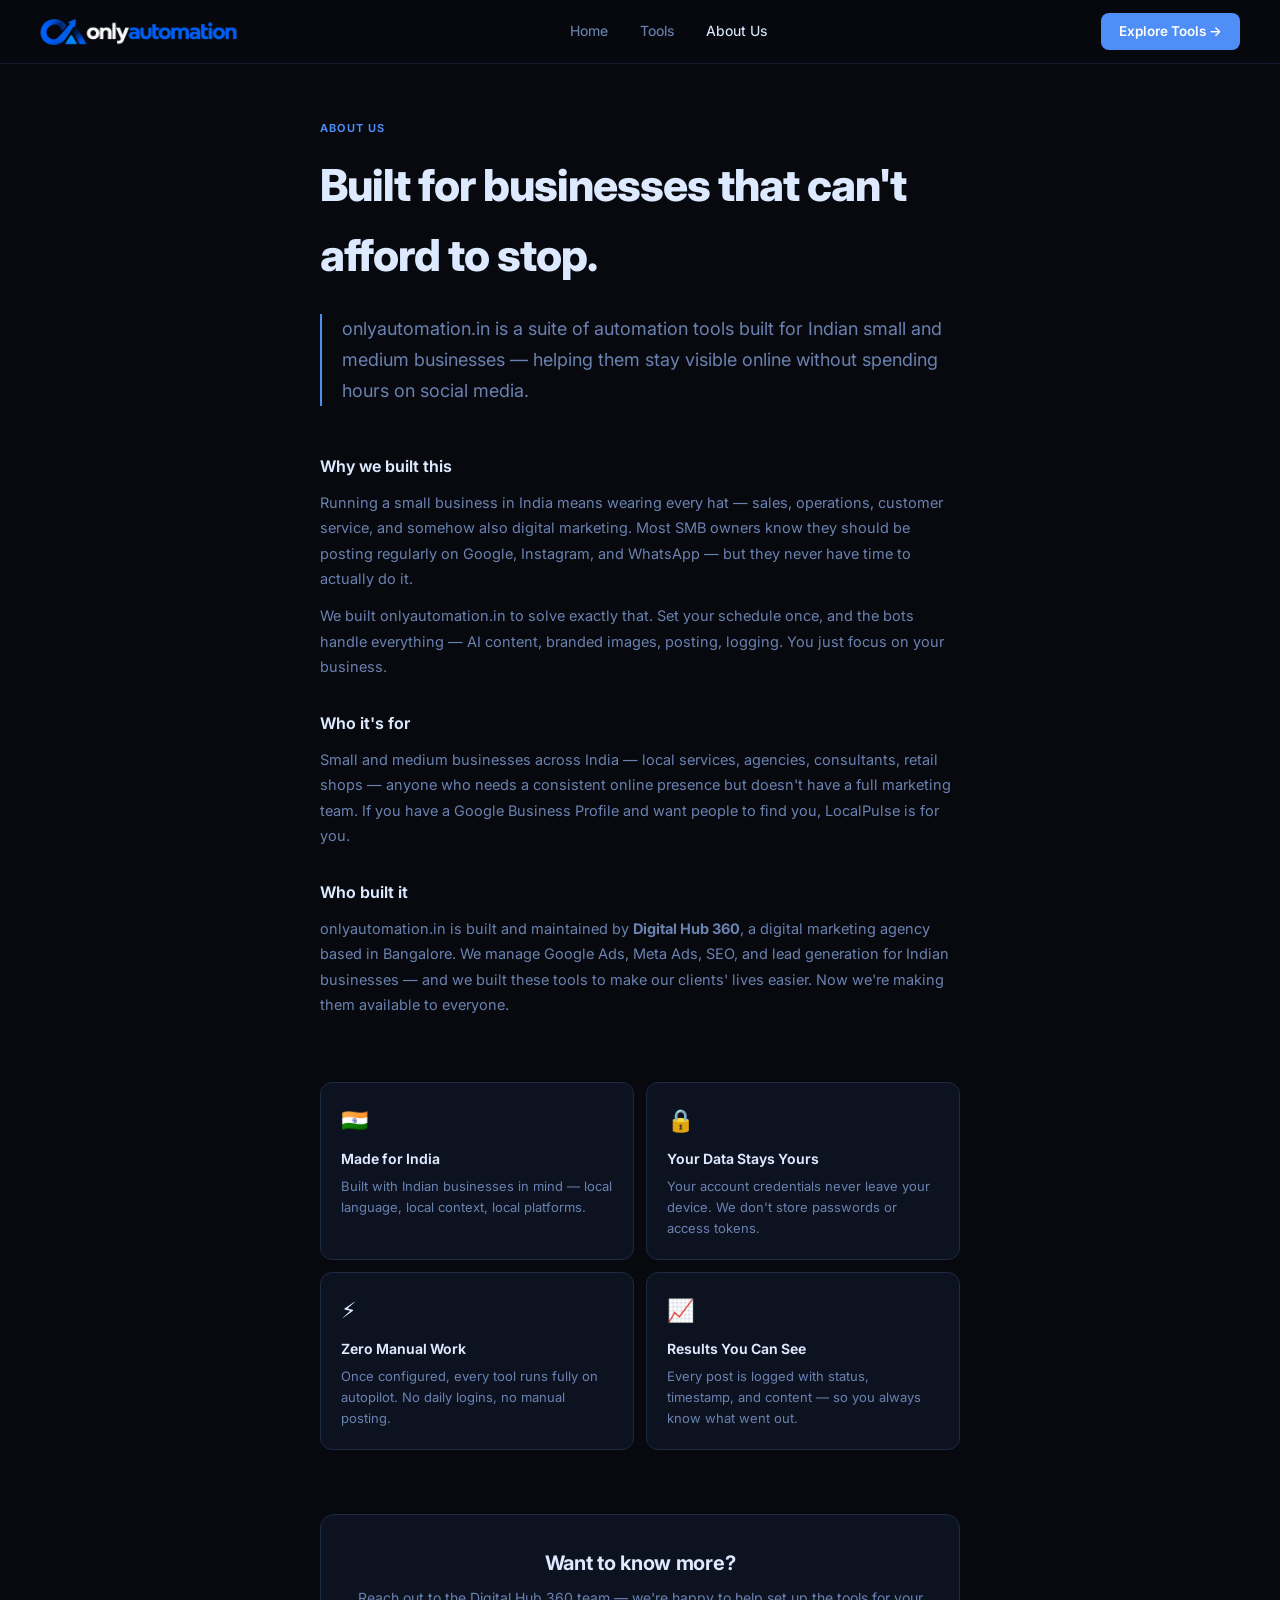
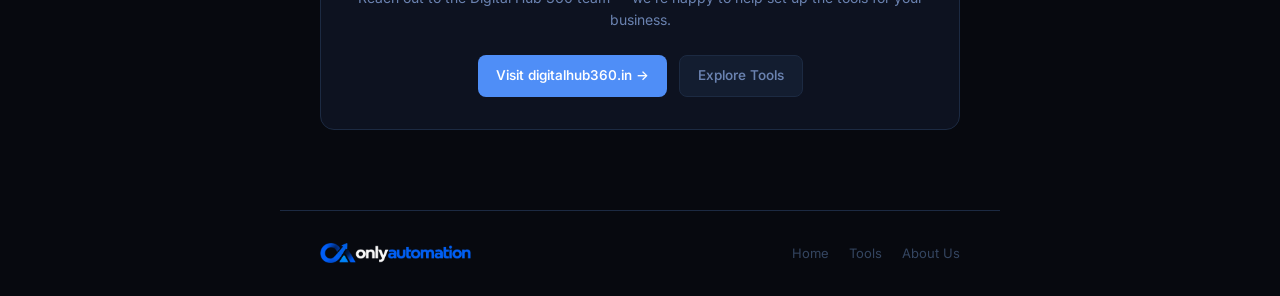
==== about.html @ 4e328109 "feat: new onlyautomation logo across the site and dashboard Replaces the text wordmark with the new " ====
<!DOCTYPE html>
<html lang="en">
<head>
<meta charset="UTF-8">
<meta name="viewport" content="width=device-width, initial-scale=1, viewport-fit=cover">
<title>About Us — onlyautomation.in</title>
<link rel="icon" type="image/png" href="/assets/favicon.png">
<link rel="apple-touch-icon" href="/assets/apple-touch-icon.png">
<link rel="stylesheet" href="https://fonts.googleapis.com/css2?family=Inter:wght@300;400;500;600;700;800&display=swap">
<style>
:root {
  --bg: #07090F; --surface: #0D1220; --surface-2: #131D30;
  --border: #1C2A42; --accent: #4F8EF7; --accent-dim: rgba(79,142,247,0.1);
  --success: #10D99A; --text: #DCE9FF; --text-2: #6A82B0; --text-3: #344560;
  color-scheme: dark;
}
*, *::before, *::after { box-sizing: border-box; margin: 0; padding: 0; }
body { font-family: 'Inter', system-ui, sans-serif; background: var(--bg); color: var(--text); font-size: 15px; line-height: 1.6; }

nav {
  position: fixed; top: 0; left: 0; right: 0; z-index: 100;
  display: flex; align-items: center; justify-content: space-between;
  padding: 0 40px; height: 64px;
  background: rgba(7,9,15,0.85); backdrop-filter: blur(12px);
  border-bottom: 1px solid rgba(28,42,66,0.6);
}
.nav-links { display: flex; align-items: center; gap: 4px; }
.nav-links a { text-decoration: none; color: var(--text-2); font-size: 14px; font-weight: 450; padding: 6px 14px; border-radius: 7px; transition: all 0.15s; }
.nav-links a:hover { color: var(--text); background: var(--surface-2); }
.nav-links a.active { color: var(--text); }
.nav-cta { text-decoration: none; font-size: 13.5px; font-weight: 600; padding: 8px 18px; border-radius: 8px; background: var(--accent); color: #fff; }

.page { max-width: 720px; margin: 0 auto; padding: 120px 40px 80px; }
.page-label { font-size: 11px; font-weight: 650; letter-spacing: 1.2px; color: var(--accent); text-transform: uppercase; margin-bottom: 12px; }
.page-title { font-size: clamp(28px, 5vw, 44px); font-weight: 800; letter-spacing: -1px; margin-bottom: 24px; }
.lead { font-size: 18px; color: var(--text-2); line-height: 1.7; margin-bottom: 48px; border-left: 2px solid var(--accent); padding-left: 20px; }

.story { display: flex; flex-direction: column; gap: 32px; margin-bottom: 64px; }
.story-block h3 { font-size: 16px; font-weight: 650; margin-bottom: 10px; color: var(--text); }
.story-block p { font-size: 14.5px; color: var(--text-2); line-height: 1.75; }

.values-grid { display: grid; grid-template-columns: 1fr 1fr; gap: 12px; margin-bottom: 64px; }
.value-card { background: var(--surface); border: 1px solid var(--border); border-radius: 12px; padding: 20px; }
.value-icon { font-size: 22px; margin-bottom: 10px; }
.value-title { font-size: 14px; font-weight: 650; margin-bottom: 6px; }
.value-desc { font-size: 13px; color: var(--text-2); line-height: 1.6; }

.contact-box {
  background: var(--surface); border: 1px solid var(--border); border-radius: 14px;
  padding: 32px; text-align: center;
}
.contact-box h3 { font-size: 20px; font-weight: 700; margin-bottom: 8px; letter-spacing: -0.3px; }
.contact-box p { font-size: 14px; color: var(--text-2); margin-bottom: 24px; }
.contact-links { display: flex; gap: 12px; justify-content: center; flex-wrap: wrap; }
.contact-link {
  display: inline-flex; align-items: center; gap: 7px;
  text-decoration: none; font-size: 13.5px; font-weight: 550;
  padding: 9px 18px; border-radius: 8px; transition: all 0.15s;
}
.contact-link.primary { background: var(--accent); color: #fff; }
.contact-link.ghost { background: var(--surface-2); color: var(--text-2); border: 1px solid var(--border); }
.contact-link:hover { opacity: 0.85; }

footer {
  padding: 32px 40px; border-top: 1px solid var(--border);
  display: flex; align-items: center; justify-content: space-between;
  max-width: 720px; margin: 0 auto; flex-wrap: wrap; gap: 12px;
}
.footer-links { display: flex; gap: 20px; }
.footer-links a { font-size: 13px; color: var(--text-3); text-decoration: none; }
.footer-links a:hover { color: var(--text-2); }

@media (max-width: 600px) {
  nav { padding: 0 20px; }
  .nav-cta { display: none; }
  .page { padding: 100px 20px 60px; }
  .values-grid { grid-template-columns: 1fr; }
  footer { padding: 24px 20px; }
}
.nav-brand { display: flex; align-items: center; text-decoration: none; }
.nav-brand img { height: 26px; width: auto; display: block; }
.footer-brand { display: inline-flex; align-items: center; text-decoration: none; }
.footer-brand img { height: 20px; width: auto; display: block; }
@media (max-width: 640px) {
  .nav-brand img { height: 18px; }
  .nav-links { gap: 0; }
  .nav-links a { padding: 6px 8px; font-size: 13px; }
}
</style>
</head>
<body>

<nav>
  <a href="/" class="nav-brand"><img src="/assets/logo-dark.png" alt="onlyautomation" width="197" height="26"></a>
  <div class="nav-links">
    <a href="/">Home</a>
    <a href="/tools">Tools</a>
    <a href="/about" class="active">About Us</a>
  </div>
  <a href="/tools" class="nav-cta">Explore Tools →</a>
</nav>

<div class="page">
  <div class="page-label">About Us</div>
  <div class="page-title">Built for businesses that can't afford to stop.</div>

  <p class="lead">onlyautomation.in is a suite of automation tools built for Indian small and medium businesses — helping them stay visible online without spending hours on social media.</p>

  <div class="story">
    <div class="story-block">
      <h3>Why we built this</h3>
      <p>Running a small business in India means wearing every hat — sales, operations, customer service, and somehow also digital marketing. Most SMB owners know they should be posting regularly on Google, Instagram, and WhatsApp — but they never have time to actually do it.</p>
      <p style="margin-top:12px">We built onlyautomation.in to solve exactly that. Set your schedule once, and the bots handle everything — AI content, branded images, posting, logging. You just focus on your business.</p>
    </div>
    <div class="story-block">
      <h3>Who it's for</h3>
      <p>Small and medium businesses across India — local services, agencies, consultants, retail shops — anyone who needs a consistent online presence but doesn't have a full marketing team. If you have a Google Business Profile and want people to find you, LocalPulse is for you.</p>
    </div>
    <div class="story-block">
      <h3>Who built it</h3>
      <p>onlyautomation.in is built and maintained by <strong>Digital Hub 360</strong>, a digital marketing agency based in Bangalore. We manage Google Ads, Meta Ads, SEO, and lead generation for Indian businesses — and we built these tools to make our clients' lives easier. Now we're making them available to everyone.</p>
    </div>
  </div>

  <div class="values-grid">
    <div class="value-card">
      <div class="value-icon">🇮🇳</div>
      <div class="value-title">Made for India</div>
      <div class="value-desc">Built with Indian businesses in mind — local language, local context, local platforms.</div>
    </div>
    <div class="value-card">
      <div class="value-icon">🔒</div>
      <div class="value-title">Your Data Stays Yours</div>
      <div class="value-desc">Your account credentials never leave your device. We don't store passwords or access tokens.</div>
    </div>
    <div class="value-card">
      <div class="value-icon">⚡</div>
      <div class="value-title">Zero Manual Work</div>
      <div class="value-desc">Once configured, every tool runs fully on autopilot. No daily logins, no manual posting.</div>
    </div>
    <div class="value-card">
      <div class="value-icon">📈</div>
      <div class="value-title">Results You Can See</div>
      <div class="value-desc">Every post is logged with status, timestamp, and content — so you always know what went out.</div>
    </div>
  </div>

  <div class="contact-box">
    <h3>Want to know more?</h3>
    <p>Reach out to the Digital Hub 360 team — we're happy to help set up the tools for your business.</p>
    <div class="contact-links">
      <a href="https://digitalhub360.in" target="_blank" class="contact-link primary">Visit digitalhub360.in →</a>
      <a href="/tools" class="contact-link ghost">Explore Tools</a>
    </div>
  </div>
</div>

<footer>
  <a href="/" class="footer-brand"><img src="/assets/logo-dark.png" alt="onlyautomation" width="151" height="20"></a>
  <div class="footer-links">
    <a href="/">Home</a>
    <a href="/tools">Tools</a>
    <a href="/about">About Us</a>
  </div>
</footer>

</body>
</html>
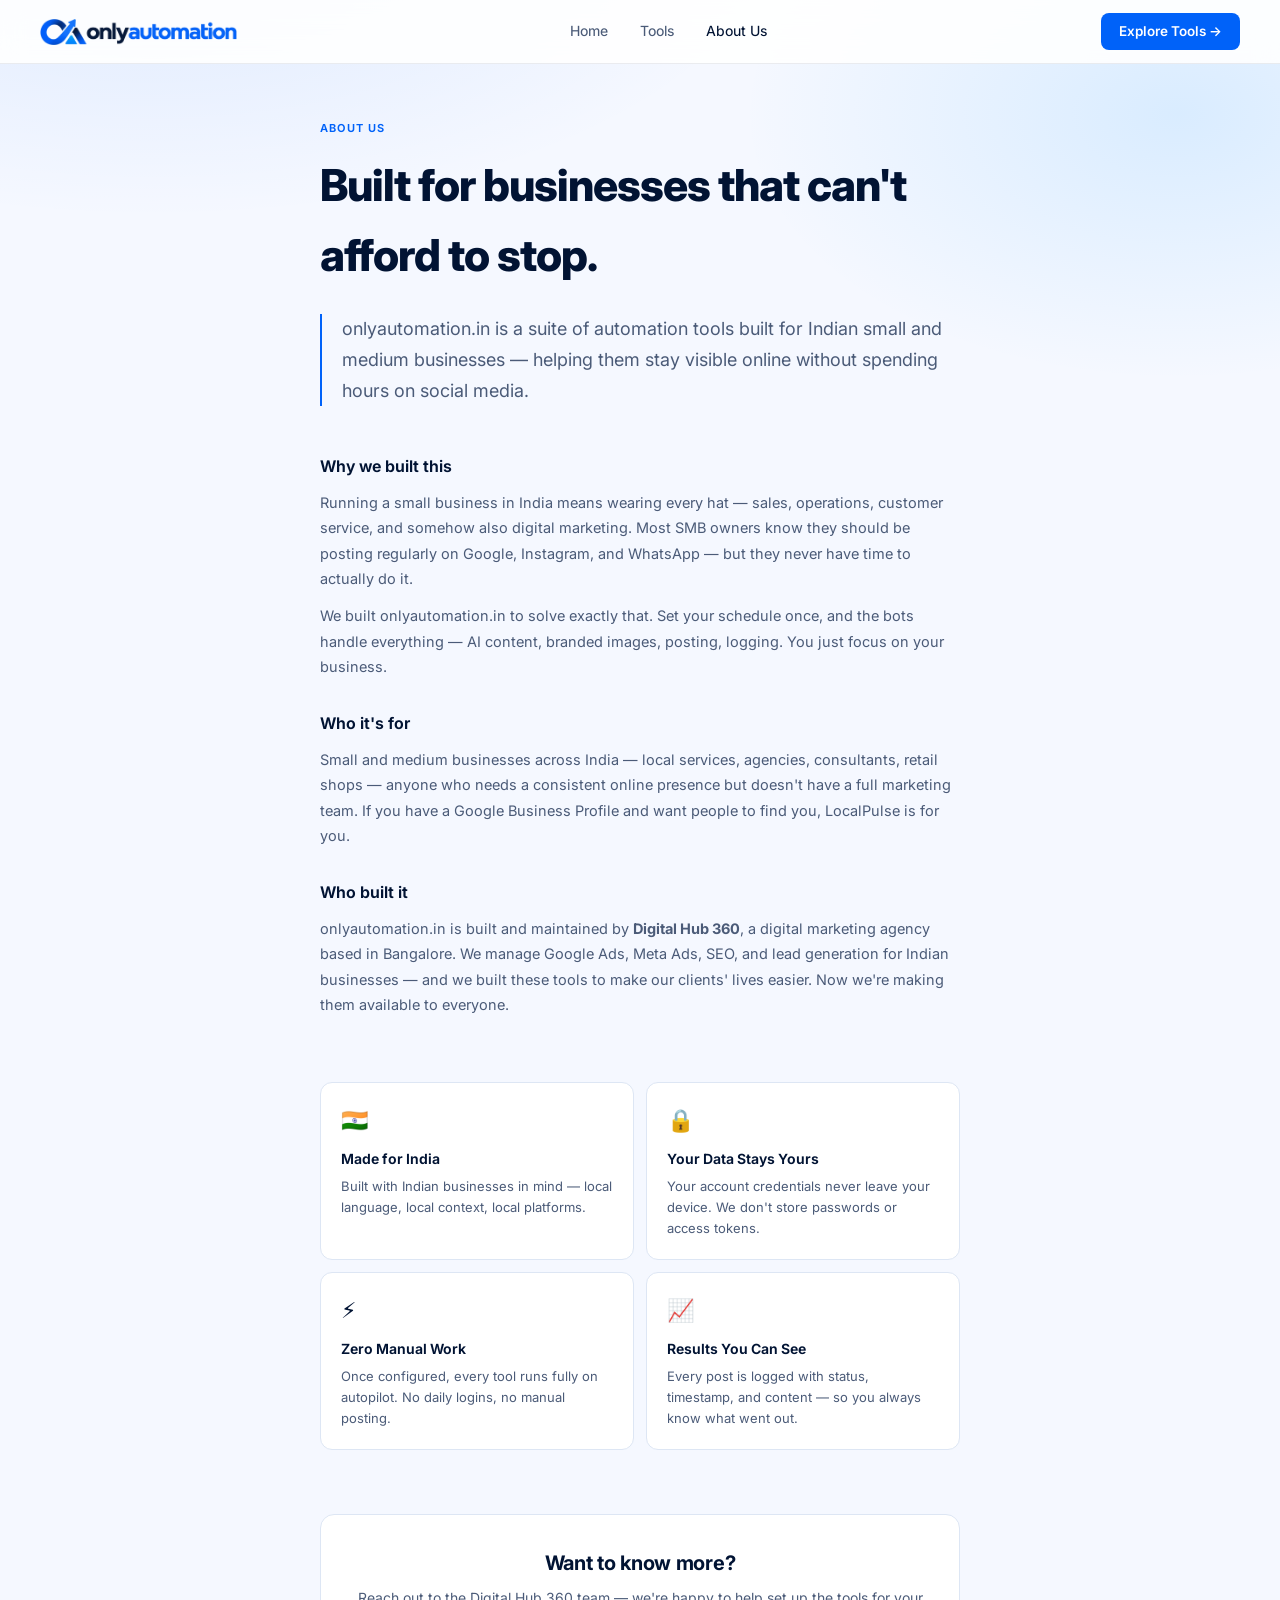
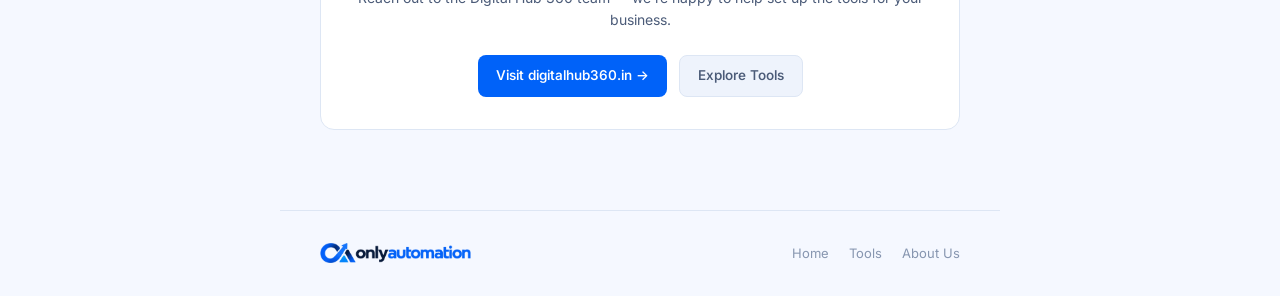
==== commit 9a72bb0d: "feat: light theme in the logo's blues; headline "Grow Itself" Switches every page and the dashboard " ====
--- a/about.html
+++ b/about.html
@@ -9,10 +9,10 @@
 <link rel="stylesheet" href="https://fonts.googleapis.com/css2?family=Inter:wght@300;400;500;600;700;800&display=swap">
 <style>
 :root {
-  --bg: #07090F; --surface: #0D1220; --surface-2: #131D30;
-  --border: #1C2A42; --accent: #4F8EF7; --accent-dim: rgba(79,142,247,0.1);
-  --success: #10D99A; --text: #DCE9FF; --text-2: #6A82B0; --text-3: #344560;
-  color-scheme: dark;
+  --bg: #F5F8FF; --surface: #FFFFFF; --surface-2: #EEF3FC;
+  --border: #DDE6F4; --accent: #0062F9; --accent-dim: rgba(0,98,249,0.08);
+  --success: #0E9F6E; --text: #011333; --text-2: #4B5B78; --text-3: #8796B0;
+  color-scheme: light;
 }
 *, *::before, *::after { box-sizing: border-box; margin: 0; padding: 0; }
 body { font-family: 'Inter', system-ui, sans-serif; background: var(--bg); color: var(--text); font-size: 15px; line-height: 1.6; }
@@ -21,8 +21,8 @@
   position: fixed; top: 0; left: 0; right: 0; z-index: 100;
   display: flex; align-items: center; justify-content: space-between;
   padding: 0 40px; height: 64px;
-  background: rgba(7,9,15,0.85); backdrop-filter: blur(12px);
-  border-bottom: 1px solid rgba(28,42,66,0.6);
+  background: rgba(255,255,255,0.88); backdrop-filter: blur(12px);
+  border-bottom: 1px solid rgba(1,19,51,0.08);
 }
 .nav-links { display: flex; align-items: center; gap: 4px; }
 .nav-links a { text-decoration: none; color: var(--text-2); font-size: 14px; font-weight: 450; padding: 6px 14px; border-radius: 7px; transition: all 0.15s; }
@@ -86,12 +86,19 @@
   .nav-links { gap: 0; }
   .nav-links a { padding: 6px 8px; font-size: 13px; }
 }
+body {
+  background:
+    radial-gradient(900px 420px at 12% -4%, rgba(0,98,249,0.10), transparent 70%),
+    radial-gradient(620px 380px at 92% 6%, rgba(30,155,255,0.13), transparent 70%),
+    var(--bg);
+  background-repeat: no-repeat;
+}
 </style>
 </head>
 <body>
 
 <nav>
-  <a href="/" class="nav-brand"><img src="/assets/logo-dark.png" alt="onlyautomation" width="197" height="26"></a>
+  <a href="/" class="nav-brand"><img src="/assets/logo.png" alt="onlyautomation" width="197" height="26"></a>
   <div class="nav-links">
     <a href="/">Home</a>
     <a href="/tools">Tools</a>
@@ -156,7 +163,7 @@
 </div>
 
 <footer>
-  <a href="/" class="footer-brand"><img src="/assets/logo-dark.png" alt="onlyautomation" width="151" height="20"></a>
+  <a href="/" class="footer-brand"><img src="/assets/logo.png" alt="onlyautomation" width="151" height="20"></a>
   <div class="footer-links">
     <a href="/">Home</a>
     <a href="/tools">Tools</a>
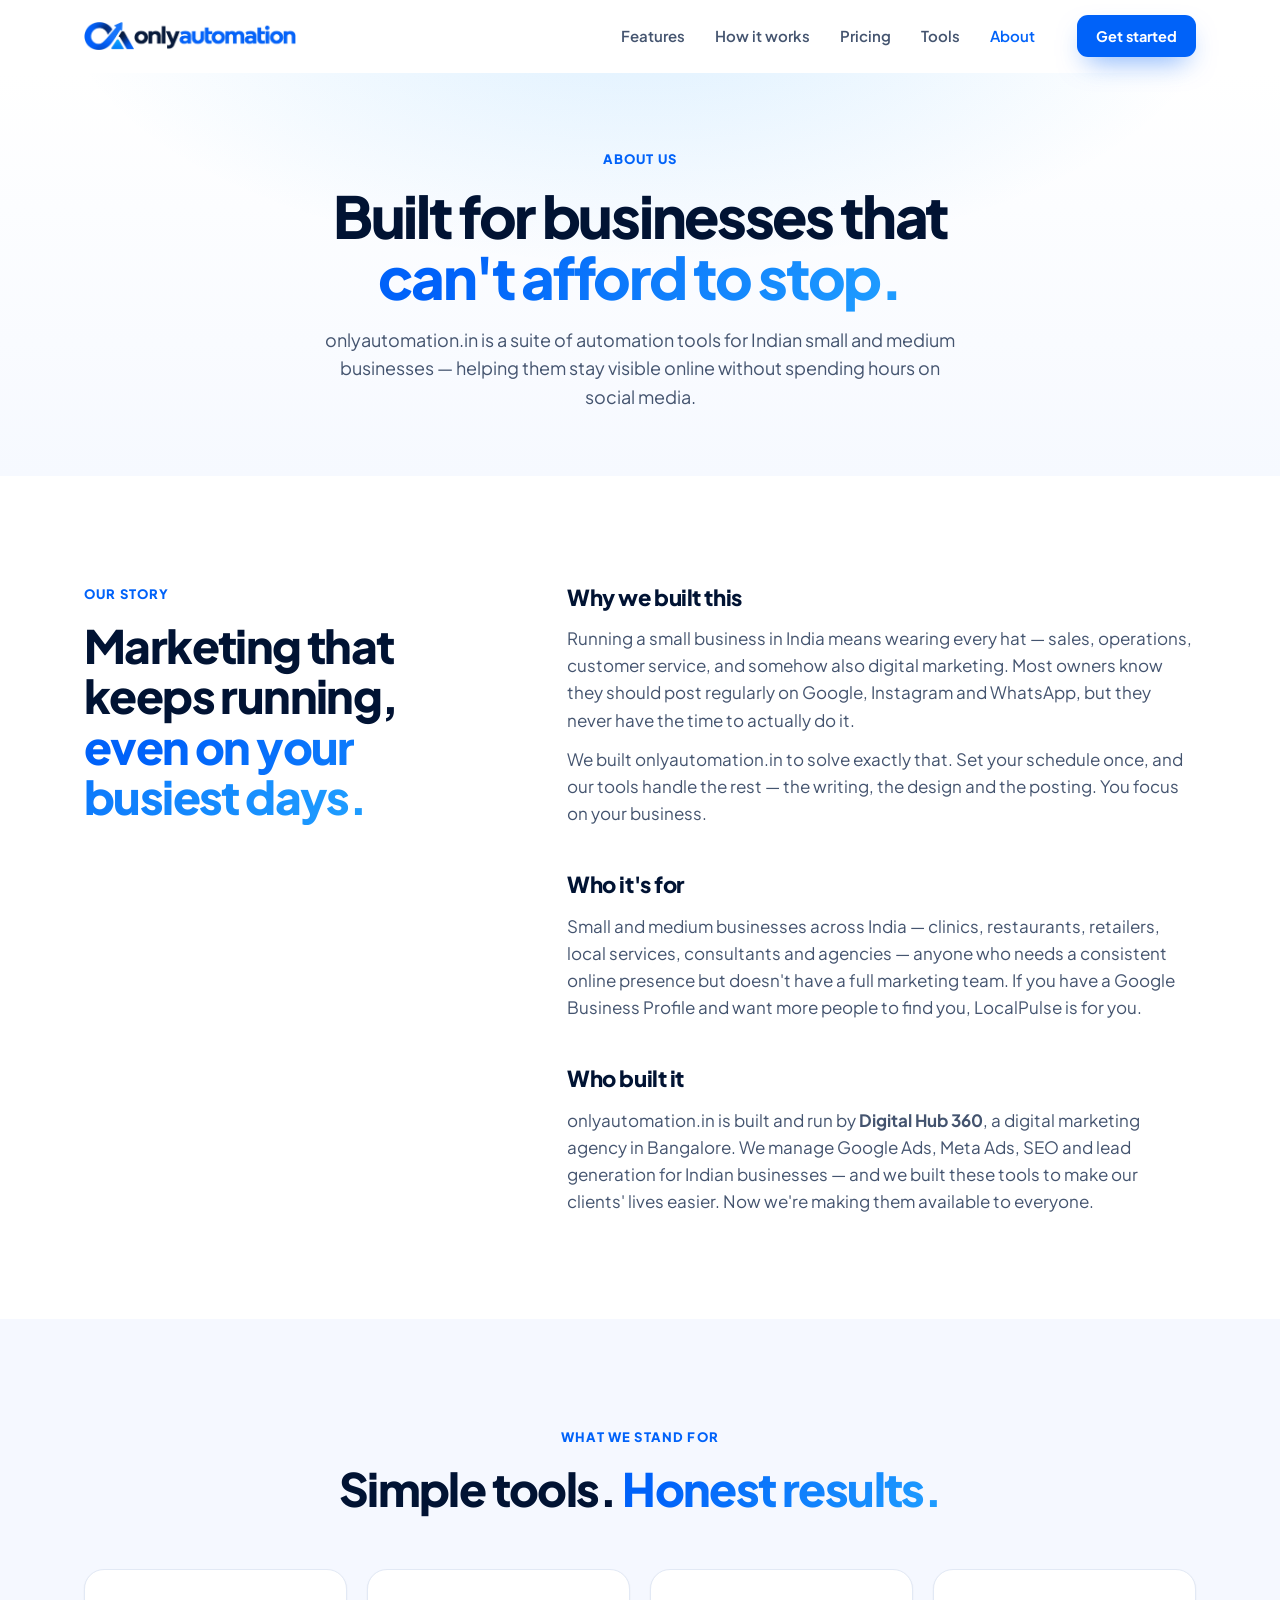
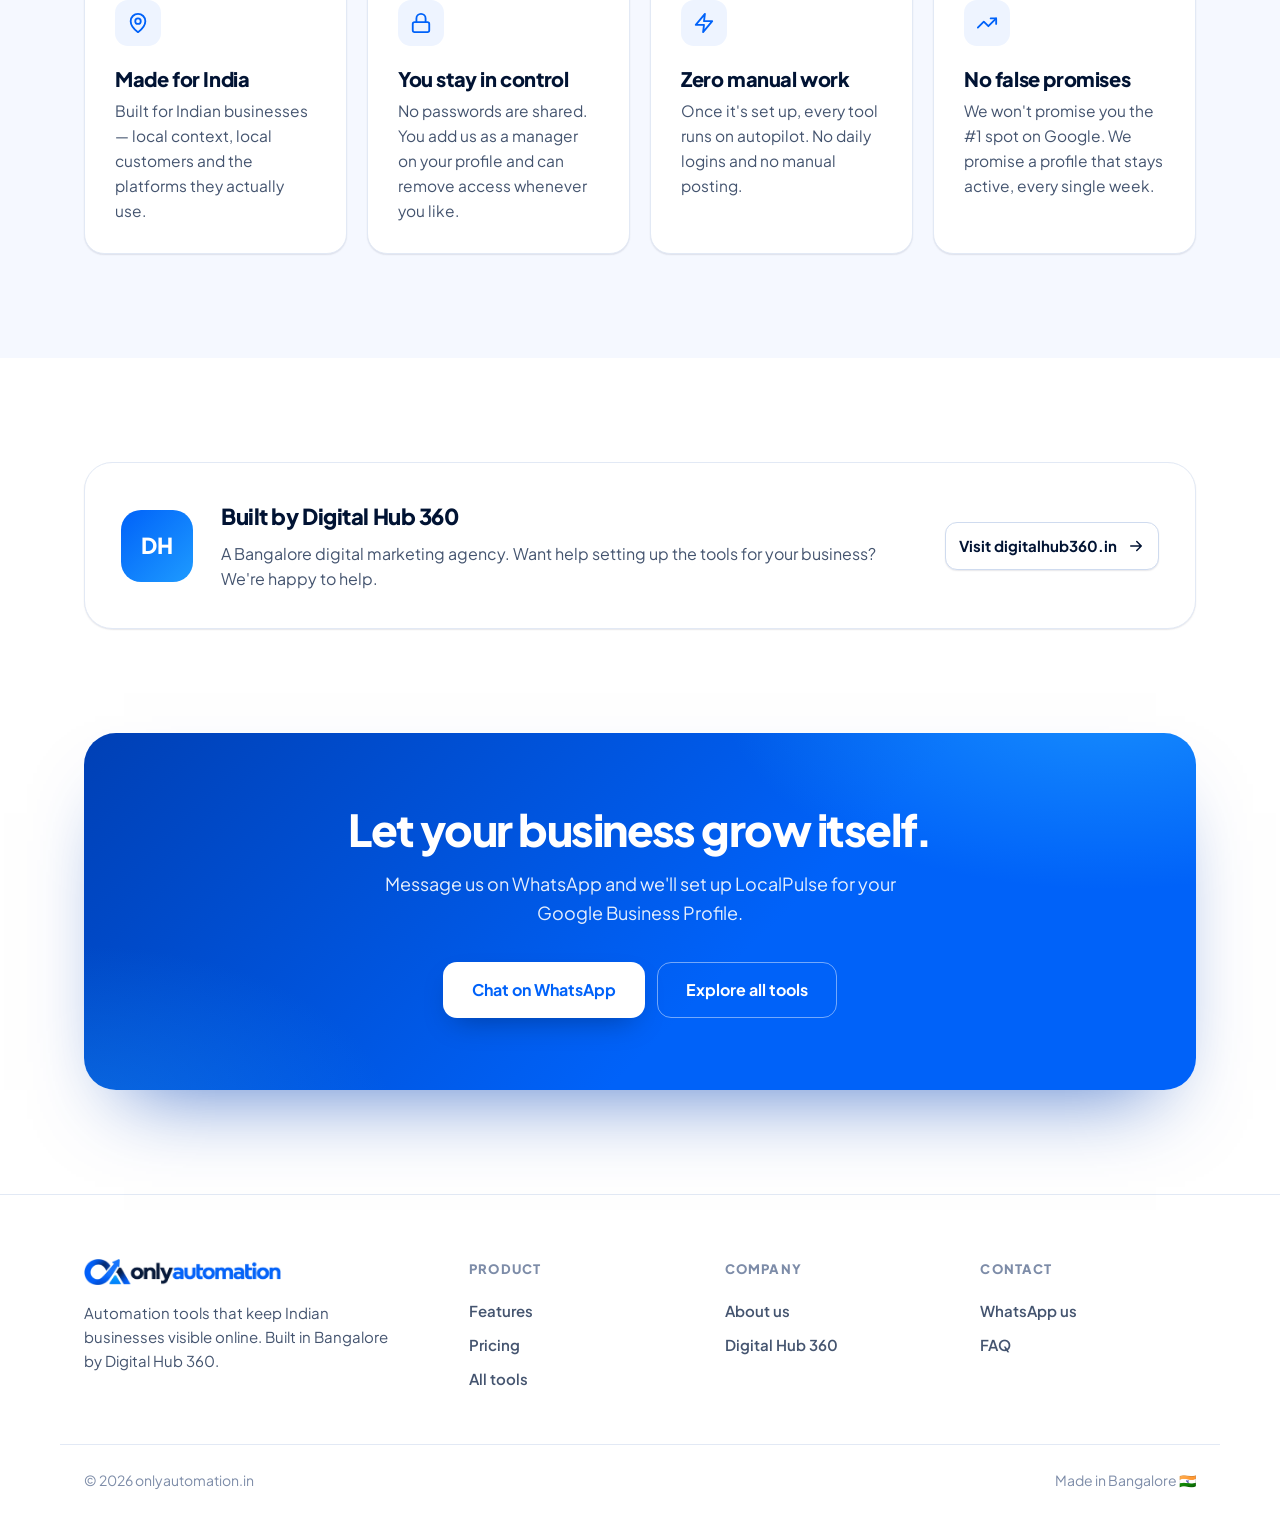
==== commit c1770fae: "feat: redesigned marketing site with pricing, FAQ and WhatsApp CTAs Rebuilds Home, Tools and About o" ====
--- a/about.html
+++ b/about.html
@@ -4,172 +4,167 @@
 <meta charset="UTF-8">
 <meta name="viewport" content="width=device-width, initial-scale=1, viewport-fit=cover">
 <title>About Us — onlyautomation.in</title>
+<meta name="description" content="onlyautomation.in builds automation tools that keep Indian small and medium businesses visible online. Built in Bangalore by Digital Hub 360.">
+<meta name="theme-color" content="#0062F9">
 <link rel="icon" type="image/png" href="/assets/favicon.png">
 <link rel="apple-touch-icon" href="/assets/apple-touch-icon.png">
-<link rel="stylesheet" href="https://fonts.googleapis.com/css2?family=Inter:wght@300;400;500;600;700;800&display=swap">
-<style>
-:root {
-  --bg: #F5F8FF; --surface: #FFFFFF; --surface-2: #EEF3FC;
-  --border: #DDE6F4; --accent: #0062F9; --accent-dim: rgba(0,98,249,0.08);
-  --success: #0E9F6E; --text: #011333; --text-2: #4B5B78; --text-3: #8796B0;
-  color-scheme: light;
-}
-*, *::before, *::after { box-sizing: border-box; margin: 0; padding: 0; }
-body { font-family: 'Inter', system-ui, sans-serif; background: var(--bg); color: var(--text); font-size: 15px; line-height: 1.6; }
-
-nav {
-  position: fixed; top: 0; left: 0; right: 0; z-index: 100;
-  display: flex; align-items: center; justify-content: space-between;
-  padding: 0 40px; height: 64px;
-  background: rgba(255,255,255,0.88); backdrop-filter: blur(12px);
-  border-bottom: 1px solid rgba(1,19,51,0.08);
-}
-.nav-links { display: flex; align-items: center; gap: 4px; }
-.nav-links a { text-decoration: none; color: var(--text-2); font-size: 14px; font-weight: 450; padding: 6px 14px; border-radius: 7px; transition: all 0.15s; }
-.nav-links a:hover { color: var(--text); background: var(--surface-2); }
-.nav-links a.active { color: var(--text); }
-.nav-cta { text-decoration: none; font-size: 13.5px; font-weight: 600; padding: 8px 18px; border-radius: 8px; background: var(--accent); color: #fff; }
-
-.page { max-width: 720px; margin: 0 auto; padding: 120px 40px 80px; }
-.page-label { font-size: 11px; font-weight: 650; letter-spacing: 1.2px; color: var(--accent); text-transform: uppercase; margin-bottom: 12px; }
-.page-title { font-size: clamp(28px, 5vw, 44px); font-weight: 800; letter-spacing: -1px; margin-bottom: 24px; }
-.lead { font-size: 18px; color: var(--text-2); line-height: 1.7; margin-bottom: 48px; border-left: 2px solid var(--accent); padding-left: 20px; }
-
-.story { display: flex; flex-direction: column; gap: 32px; margin-bottom: 64px; }
-.story-block h3 { font-size: 16px; font-weight: 650; margin-bottom: 10px; color: var(--text); }
-.story-block p { font-size: 14.5px; color: var(--text-2); line-height: 1.75; }
-
-.values-grid { display: grid; grid-template-columns: 1fr 1fr; gap: 12px; margin-bottom: 64px; }
-.value-card { background: var(--surface); border: 1px solid var(--border); border-radius: 12px; padding: 20px; }
-.value-icon { font-size: 22px; margin-bottom: 10px; }
-.value-title { font-size: 14px; font-weight: 650; margin-bottom: 6px; }
-.value-desc { font-size: 13px; color: var(--text-2); line-height: 1.6; }
-
-.contact-box {
-  background: var(--surface); border: 1px solid var(--border); border-radius: 14px;
-  padding: 32px; text-align: center;
-}
-.contact-box h3 { font-size: 20px; font-weight: 700; margin-bottom: 8px; letter-spacing: -0.3px; }
-.contact-box p { font-size: 14px; color: var(--text-2); margin-bottom: 24px; }
-.contact-links { display: flex; gap: 12px; justify-content: center; flex-wrap: wrap; }
-.contact-link {
-  display: inline-flex; align-items: center; gap: 7px;
-  text-decoration: none; font-size: 13.5px; font-weight: 550;
-  padding: 9px 18px; border-radius: 8px; transition: all 0.15s;
-}
-.contact-link.primary { background: var(--accent); color: #fff; }
-.contact-link.ghost { background: var(--surface-2); color: var(--text-2); border: 1px solid var(--border); }
-.contact-link:hover { opacity: 0.85; }
-
-footer {
-  padding: 32px 40px; border-top: 1px solid var(--border);
-  display: flex; align-items: center; justify-content: space-between;
-  max-width: 720px; margin: 0 auto; flex-wrap: wrap; gap: 12px;
-}
-.footer-links { display: flex; gap: 20px; }
-.footer-links a { font-size: 13px; color: var(--text-3); text-decoration: none; }
-.footer-links a:hover { color: var(--text-2); }
-
-@media (max-width: 600px) {
-  nav { padding: 0 20px; }
-  .nav-cta { display: none; }
-  .page { padding: 100px 20px 60px; }
-  .values-grid { grid-template-columns: 1fr; }
-  footer { padding: 24px 20px; }
-}
-.nav-brand { display: flex; align-items: center; text-decoration: none; }
-.nav-brand img { height: 26px; width: auto; display: block; }
-.footer-brand { display: inline-flex; align-items: center; text-decoration: none; }
-.footer-brand img { height: 20px; width: auto; display: block; }
-@media (max-width: 640px) {
-  .nav-brand img { height: 18px; }
-  .nav-links { gap: 0; }
-  .nav-links a { padding: 6px 8px; font-size: 13px; }
-}
-body {
-  background:
-    radial-gradient(900px 420px at 12% -4%, rgba(0,98,249,0.10), transparent 70%),
-    radial-gradient(620px 380px at 92% 6%, rgba(30,155,255,0.13), transparent 70%),
-    var(--bg);
-  background-repeat: no-repeat;
-}
-</style>
+<link rel="preconnect" href="https://fonts.googleapis.com">
+<link rel="preconnect" href="https://fonts.gstatic.com" crossorigin>
+<link rel="stylesheet" href="https://fonts.googleapis.com/css2?family=Plus+Jakarta+Sans:wght@400;500;600;700;800&display=swap">
+<link rel="stylesheet" href="/assets/site.css">
+<script>document.documentElement.classList.add('js')</script>
 </head>
 <body>
+<a class="skip-link" href="#main">Skip to content</a>
 
-<nav>
-  <a href="/" class="nav-brand"><img src="/assets/logo.png" alt="onlyautomation" width="197" height="26"></a>
-  <div class="nav-links">
-    <a href="/">Home</a>
+<header class="site-header">
+  <div class="container nav">
+    <a href="/" class="nav-logo" aria-label="onlyautomation home"><img src="/assets/logo.png" alt="onlyautomation" width="212" height="28"></a>
+    <nav class="nav-links" aria-label="Main">
+      <a href="/#features">Features</a>
+      <a href="/#how">How it works</a>
+      <a href="/#pricing">Pricing</a>
+      <a href="/tools">Tools</a>
+      <a href="/about" aria-current="page">About</a>
+    </nav>
+    <a class="btn btn-primary btn-sm nav-cta" href="https://wa.me/917892218476?text=Hi%20onlyautomation%2C%20I%27m%20interested%20in%20LocalPulse%20for%20my%20business" target="_blank" rel="noopener">Get started</a>
+    <button class="menu-btn" type="button" aria-expanded="false" aria-controls="mobile-menu" aria-label="Menu">
+      <svg class="icon icon-open" viewBox="0 0 24 24"><path d="M4 6h16M4 12h16M4 18h16"/></svg>
+      <svg class="icon icon-close" viewBox="0 0 24 24"><path d="M18 6 6 18M6 6l12 12"/></svg>
+    </button>
+  </div>
+  <div class="mobile-menu" id="mobile-menu">
+    <a href="/#features">Features</a>
+    <a href="/#how">How it works</a>
+    <a href="/#pricing">Pricing</a>
     <a href="/tools">Tools</a>
-    <a href="/about" class="active">About Us</a>
+    <a href="/about" aria-current="page">About</a>
+    <a class="btn btn-primary" href="https://wa.me/917892218476?text=Hi%20onlyautomation%2C%20I%27m%20interested%20in%20LocalPulse%20for%20my%20business" target="_blank" rel="noopener">Get started on WhatsApp</a>
   </div>
-  <a href="/tools" class="nav-cta">Explore Tools →</a>
-</nav>
+</header>
 
-<div class="page">
-  <div class="page-label">About Us</div>
-  <div class="page-title">Built for businesses that can't afford to stop.</div>
+<main id="main">
 
-  <p class="lead">onlyautomation.in is a suite of automation tools built for Indian small and medium businesses — helping them stay visible online without spending hours on social media.</p>
+<section class="page-hero">
+  <div class="container">
+    <span class="eyebrow">About us</span>
+    <h1>Built for businesses that <span class="grad">can't afford to stop.</span></h1>
+    <p class="lead">onlyautomation.in is a suite of automation tools for Indian small and medium businesses — helping them stay visible online without spending hours on social media.</p>
+  </div>
+</section>
 
-  <div class="story">
-    <div class="story-block">
-      <h3>Why we built this</h3>
-      <p>Running a small business in India means wearing every hat — sales, operations, customer service, and somehow also digital marketing. Most SMB owners know they should be posting regularly on Google, Instagram, and WhatsApp — but they never have time to actually do it.</p>
-      <p style="margin-top:12px">We built onlyautomation.in to solve exactly that. Set your schedule once, and the bots handle everything — AI content, branded images, posting, logging. You just focus on your business.</p>
+<section class="section">
+  <div class="container story">
+    <div class="story-aside reveal">
+      <span class="eyebrow">Our story</span>
+      <h2 class="h2">Marketing that keeps running, <span class="grad">even on your busiest days.</span></h2>
     </div>
-    <div class="story-block">
-      <h3>Who it's for</h3>
-      <p>Small and medium businesses across India — local services, agencies, consultants, retail shops — anyone who needs a consistent online presence but doesn't have a full marketing team. If you have a Google Business Profile and want people to find you, LocalPulse is for you.</p>
-    </div>
-    <div class="story-block">
-      <h3>Who built it</h3>
-      <p>onlyautomation.in is built and maintained by <strong>Digital Hub 360</strong>, a digital marketing agency based in Bangalore. We manage Google Ads, Meta Ads, SEO, and lead generation for Indian businesses — and we built these tools to make our clients' lives easier. Now we're making them available to everyone.</p>
+    <div class="story-blocks">
+      <div class="reveal">
+        <h3>Why we built this</h3>
+        <p>Running a small business in India means wearing every hat — sales, operations, customer service, and somehow also digital marketing. Most owners know they should post regularly on Google, Instagram and WhatsApp, but they never have the time to actually do it.</p>
+        <p>We built onlyautomation.in to solve exactly that. Set your schedule once, and our tools handle the rest — the writing, the design and the posting. You focus on your business.</p>
+      </div>
+      <div class="reveal">
+        <h3>Who it's for</h3>
+        <p>Small and medium businesses across India — clinics, restaurants, retailers, local services, consultants and agencies — anyone who needs a consistent online presence but doesn't have a full marketing team. If you have a Google Business Profile and want more people to find you, LocalPulse is for you.</p>
+      </div>
+      <div class="reveal">
+        <h3>Who built it</h3>
+        <p>onlyautomation.in is built and run by <strong>Digital Hub 360</strong>, a digital marketing agency in Bangalore. We manage Google Ads, Meta Ads, SEO and lead generation for Indian businesses — and we built these tools to make our clients' lives easier. Now we're making them available to everyone.</p>
+      </div>
     </div>
   </div>
+</section>
 
-  <div class="values-grid">
-    <div class="value-card">
-      <div class="value-icon">🇮🇳</div>
-      <div class="value-title">Made for India</div>
-      <div class="value-desc">Built with Indian businesses in mind — local language, local context, local platforms.</div>
+<section class="section section-soft">
+  <div class="container">
+    <div class="section-head reveal">
+      <span class="eyebrow">What we stand for</span>
+      <h2>Simple tools. <span class="grad">Honest results.</span></h2>
     </div>
-    <div class="value-card">
-      <div class="value-icon">🔒</div>
-      <div class="value-title">Your Data Stays Yours</div>
-      <div class="value-desc">Your account credentials never leave your device. We don't store passwords or access tokens.</div>
-    </div>
-    <div class="value-card">
-      <div class="value-icon">⚡</div>
-      <div class="value-title">Zero Manual Work</div>
-      <div class="value-desc">Once configured, every tool runs fully on autopilot. No daily logins, no manual posting.</div>
-    </div>
-    <div class="value-card">
-      <div class="value-icon">📈</div>
-      <div class="value-title">Results You Can See</div>
-      <div class="value-desc">Every post is logged with status, timestamp, and content — so you always know what went out.</div>
+    <div class="values">
+      <article class="card reveal">
+        <div class="f-icon"><svg class="icon" viewBox="0 0 24 24"><path d="M20 10c0 6-8 12-8 12s-8-6-8-12a8 8 0 0 1 16 0z"/><circle cx="12" cy="10" r="3"/></svg></div>
+        <h3>Made for India</h3>
+        <p>Built for Indian businesses — local context, local customers and the platforms they actually use.</p>
+      </article>
+      <article class="card reveal">
+        <div class="f-icon"><svg class="icon" viewBox="0 0 24 24"><rect x="3" y="11" width="18" height="11" rx="2"/><path d="M7 11V7a5 5 0 0 1 10 0v4"/></svg></div>
+        <h3>You stay in control</h3>
+        <p>No passwords are shared. You add us as a manager on your profile and can remove access whenever you like.</p>
+      </article>
+      <article class="card reveal">
+        <div class="f-icon"><svg class="icon" viewBox="0 0 24 24"><path d="M13 2 3 14h9l-1 8 10-12h-9z"/></svg></div>
+        <h3>Zero manual work</h3>
+        <p>Once it's set up, every tool runs on autopilot. No daily logins and no manual posting.</p>
+      </article>
+      <article class="card reveal">
+        <div class="f-icon"><svg class="icon" viewBox="0 0 24 24"><path d="m22 7-8.5 8.5-5-5L2 17"/><path d="M16 7h6v6"/></svg></div>
+        <h3>No false promises</h3>
+        <p>We won't promise you the #1 spot on Google. We promise a profile that stays active, every single week.</p>
+      </article>
     </div>
   </div>
+</section>
 
-  <div class="contact-box">
-    <h3>Want to know more?</h3>
-    <p>Reach out to the Digital Hub 360 team — we're happy to help set up the tools for your business.</p>
-    <div class="contact-links">
-      <a href="https://digitalhub360.in" target="_blank" class="contact-link primary">Visit digitalhub360.in →</a>
-      <a href="/tools" class="contact-link ghost">Explore Tools</a>
+<section class="section">
+  <div class="container">
+    <div class="builder reveal">
+      <div class="builder-mark">DH</div>
+      <div>
+        <h3>Built by Digital Hub 360</h3>
+        <p>A Bangalore digital marketing agency. Want help setting up the tools for your business? We're happy to help.</p>
+      </div>
+      <a class="btn btn-secondary" href="https://digitalhub360.in" target="_blank" rel="noopener">Visit digitalhub360.in <svg class="icon" viewBox="0 0 24 24"><path d="M5 12h14M13 6l6 6-6 6"/></svg></a>
     </div>
   </div>
-</div>
+</section>
 
-<footer>
-  <a href="/" class="footer-brand"><img src="/assets/logo.png" alt="onlyautomation" width="151" height="20"></a>
-  <div class="footer-links">
-    <a href="/">Home</a>
-    <a href="/tools">Tools</a>
-    <a href="/about">About Us</a>
+<section class="cta-band">
+  <div class="container">
+    <div class="cta-box reveal">
+      <h2>Let your business grow itself.</h2>
+      <p>Message us on WhatsApp and we'll set up LocalPulse for your Google Business Profile.</p>
+      <div class="hero-ctas">
+        <a class="btn btn-white btn-lg" href="https://wa.me/917892218476?text=Hi%20onlyautomation%2C%20I%27m%20interested%20in%20LocalPulse%20for%20my%20business" target="_blank" rel="noopener">Chat on WhatsApp</a>
+        <a class="btn btn-outline-white btn-lg" href="/tools">Explore all tools</a>
+      </div>
+    </div>
+  </div>
+</section>
+
+</main>
+
+<footer class="site-footer">
+  <div class="container footer-grid">
+    <div class="footer-brand">
+      <img src="/assets/logo.png" alt="onlyautomation" width="197" height="26">
+      <p>Automation tools that keep Indian businesses visible online. Built in Bangalore by Digital Hub 360.</p>
+    </div>
+    <div class="footer-col">
+      <h4>Product</h4>
+      <a href="/#features">Features</a>
+      <a href="/#pricing">Pricing</a>
+      <a href="/tools">All tools</a>
+    </div>
+    <div class="footer-col">
+      <h4>Company</h4>
+      <a href="/about">About us</a>
+      <a href="https://digitalhub360.in" target="_blank" rel="noopener">Digital Hub 360</a>
+    </div>
+    <div class="footer-col">
+      <h4>Contact</h4>
+      <a href="https://wa.me/917892218476?text=Hi%20onlyautomation%2C%20I%27m%20interested%20in%20LocalPulse%20for%20my%20business" target="_blank" rel="noopener">WhatsApp us</a>
+      <a href="/#faq">FAQ</a>
+    </div>
+  </div>
+  <div class="container footer-bottom">
+    <span>© 2026 onlyautomation.in</span>
+    <span>Made in Bangalore 🇮🇳</span>
   </div>
 </footer>
 
+<script src="/assets/site.js" defer></script>
 </body>
 </html>
--- a/assets/site.css
+++ b/assets/site.css
@@ -0,0 +1,371 @@
+/* onlyautomation.in — shared site styles (Home, Tools, About) */
+:root {
+  --ink: #011333;
+  --ink-2: #44546F;
+  --ink-3: #7D8CA8;
+  --blue: #0062F9;
+  --blue-700: #0050D0;
+  --blue-50: #EEF4FF;
+  --blue-100: #DCE8FF;
+  --sky: #1E9BFF;
+  --sky-50: #E8F5FF;
+  --green: #0E9F6E;
+  --green-50: #E7F7EF;
+  --red: #DC2626;
+  --bg: #FFFFFF;
+  --bg-soft: #F5F8FF;
+  --border: #E2E9F5;
+  --border-2: #CFDBEF;
+  --r-sm: 10px;
+  --r: 14px;
+  --r-lg: 20px;
+  --r-xl: 28px;
+  --sh-1: 0 1px 2px rgba(1,19,51,.06), 0 1px 1px rgba(1,19,51,.04);
+  --sh-2: 0 10px 28px -10px rgba(1,19,51,.16);
+  --sh-3: 0 30px 70px -20px rgba(1,19,51,.25);
+  --sh-blue: 0 12px 28px -10px rgba(0,98,249,.6);
+  --container: 1160px;
+  --font: 'Plus Jakarta Sans', system-ui, -apple-system, 'Segoe UI', sans-serif;
+  color-scheme: light;
+}
+
+*, *::before, *::after { box-sizing: border-box; margin: 0; padding: 0; }
+html { scroll-behavior: smooth; -webkit-text-size-adjust: 100%; scroll-padding-top: 88px; }
+body { font-family: var(--font); color: var(--ink); background: var(--bg); font-size: 16px; line-height: 1.6; -webkit-font-smoothing: antialiased; overflow-x: hidden; }
+img, svg { display: block; max-width: 100%; }
+a { color: inherit; }
+ul, ol { list-style: none; }
+:focus-visible { outline: 3px solid rgba(0,98,249,.45); outline-offset: 3px; border-radius: 8px; }
+.container { max-width: var(--container); margin: 0 auto; padding: 0 24px; }
+.skip-link { position: absolute; left: -9999px; top: 12px; z-index: 100; background: var(--ink); color: #fff; padding: 10px 16px; border-radius: 10px; text-decoration: none; font-weight: 700; }
+.skip-link:focus { left: 16px; }
+.icon { width: 20px; height: 20px; flex-shrink: 0; fill: none; stroke: currentColor; stroke-width: 2; stroke-linecap: round; stroke-linejoin: round; }
+.sr-only { position: absolute; width: 1px; height: 1px; overflow: hidden; clip: rect(0 0 0 0); white-space: nowrap; }
+
+/* ── Buttons ───────────────────────────────────────── */
+.btn { display: inline-flex; align-items: center; justify-content: center; gap: 10px; height: 48px; padding: 0 22px; border-radius: 12px; font: 700 15px/1 var(--font); text-decoration: none; border: 1px solid transparent; cursor: pointer; white-space: nowrap; transition: transform .15s ease, box-shadow .15s ease, background-color .15s ease, border-color .15s ease, color .15s ease; }
+.btn-primary { background: var(--blue); color: #fff; box-shadow: var(--sh-blue); }
+.btn-primary:hover { background: var(--blue-700); transform: translateY(-1px); }
+.btn-secondary { background: #fff; color: var(--ink); border-color: var(--border-2); box-shadow: var(--sh-1); }
+.btn-secondary:hover { border-color: var(--blue); color: var(--blue); }
+.btn-white { background: #fff; color: var(--blue); box-shadow: 0 12px 30px -12px rgba(0,0,0,.35); }
+.btn-white:hover { transform: translateY(-1px); }
+.btn-outline-white { background: transparent; color: #fff; border-color: rgba(255,255,255,.45); }
+.btn-outline-white:hover { background: rgba(255,255,255,.12); border-color: #fff; }
+.btn-sm { height: 42px; padding: 0 18px; font-size: 14.5px; border-radius: 11px; }
+.btn-lg { height: 56px; padding: 0 28px; font-size: 16px; border-radius: 14px; }
+.btn .icon { width: 18px; height: 18px; }
+
+/* ── Header ────────────────────────────────────────── */
+.site-header { position: sticky; top: 0; z-index: 50; background: rgba(255,255,255,.85); backdrop-filter: saturate(180%) blur(14px); -webkit-backdrop-filter: saturate(180%) blur(14px); border-bottom: 1px solid transparent; transition: border-color .2s, box-shadow .2s; }
+.site-header.scrolled { border-color: var(--border); box-shadow: 0 6px 24px -14px rgba(1,19,51,.2); }
+.nav { height: 72px; display: flex; align-items: center; gap: 28px; }
+.nav-logo { display: flex; align-items: center; flex-shrink: 0; }
+.nav-logo img { height: 28px; width: auto; }
+.nav-links { display: flex; align-items: center; gap: 2px; margin-left: auto; }
+.nav-links a { padding: 9px 14px; border-radius: 10px; font-size: 15px; font-weight: 600; color: var(--ink-2); text-decoration: none; transition: color .15s, background-color .15s; }
+.nav-links a:hover { color: var(--ink); background: var(--bg-soft); }
+.nav-links a[aria-current="page"] { color: var(--blue); }
+.menu-btn { display: none; margin-left: auto; width: 44px; height: 44px; border-radius: 12px; border: 1px solid var(--border); background: #fff; color: var(--ink); align-items: center; justify-content: center; cursor: pointer; }
+.menu-btn .icon-close { display: none; }
+.site-header.open .menu-btn .icon-open { display: none; }
+.site-header.open .menu-btn .icon-close { display: block; }
+.mobile-menu { display: none; border-top: 1px solid var(--border); background: #fff; padding: 8px 24px 24px; }
+.site-header.open .mobile-menu { display: block; }
+.mobile-menu a:not(.btn) { display: block; padding: 14px 2px; font-size: 17px; font-weight: 600; text-decoration: none; border-bottom: 1px solid var(--border); }
+.mobile-menu .btn { width: 100%; margin-top: 18px; }
+
+/* ── Sections & type ───────────────────────────────── */
+.section { padding: 104px 0; }
+.section-soft { background: var(--bg-soft); }
+.eyebrow { display: inline-flex; align-items: center; gap: 8px; font-size: 13px; font-weight: 800; letter-spacing: .09em; text-transform: uppercase; color: var(--blue); }
+.section-head { max-width: 700px; margin: 0 auto 56px; text-align: center; }
+.section-head h2, .h2 { font-size: clamp(30px, 4.2vw, 46px); line-height: 1.1; letter-spacing: -.035em; font-weight: 800; margin-top: 14px; text-wrap: balance; }
+.section-head p, .lead { font-size: 18px; color: var(--ink-2); margin-top: 18px; text-wrap: pretty; }
+.grad { background: linear-gradient(115deg, var(--blue) 15%, var(--sky) 95%); -webkit-background-clip: text; background-clip: text; color: transparent; }
+
+/* ── Hero ──────────────────────────────────────────── */
+.hero { position: relative; overflow: hidden; padding: 64px 0 104px; background:
+    radial-gradient(1000px 520px at 80% -10%, rgba(30,155,255,.18), transparent 65%),
+    radial-gradient(760px 460px at -5% 25%, rgba(0,98,249,.09), transparent 70%),
+    linear-gradient(#FFFFFF, #F6F9FF); }
+.hero-grid { display: grid; grid-template-columns: 1.05fr .95fr; gap: 56px; align-items: center; }
+.pill { display: inline-flex; align-items: center; gap: 10px; padding: 6px 16px 6px 6px; border-radius: 999px; background: #fff; border: 1px solid var(--border); box-shadow: var(--sh-1); font-size: 14px; font-weight: 600; color: var(--ink-2); }
+.pill-tag { background: var(--green-50); color: var(--green); padding: 3px 10px; border-radius: 999px; font-size: 12.5px; font-weight: 800; display: inline-flex; align-items: center; gap: 6px; }
+.pill-tag::before { content: ''; width: 7px; height: 7px; border-radius: 50%; background: currentColor; animation: pulse 2s ease-in-out infinite; }
+@keyframes pulse { 0%, 100% { opacity: 1; } 50% { opacity: .35; } }
+.hero h1 { font-size: clamp(42px, 6.2vw, 70px); line-height: 1.03; letter-spacing: -.045em; font-weight: 800; margin: 24px 0 22px; text-wrap: balance; }
+.hero-sub { font-size: 19px; color: var(--ink-2); max-width: 540px; text-wrap: pretty; }
+.hero-ctas { display: flex; flex-wrap: wrap; gap: 12px; margin-top: 34px; }
+.hero-trust { display: flex; flex-wrap: wrap; gap: 10px 24px; margin-top: 30px; font-size: 14.5px; font-weight: 600; color: var(--ink-2); }
+.hero-trust span { display: inline-flex; align-items: center; gap: 8px; }
+.hero-trust .icon { width: 18px; height: 18px; color: var(--green); stroke-width: 2.6; }
+
+/* hero visual: a Google Business Profile post */
+.hero-visual { position: relative; min-height: 600px; display: flex; align-items: center; justify-content: center; }
+.hv-orb { position: absolute; width: 470px; height: 470px; border-radius: 50%; background: radial-gradient(circle at 30% 30%, rgba(30,155,255,.35), rgba(0,98,249,.12) 60%, transparent 70%); }
+.hv-ring { position: absolute; width: 540px; height: 540px; border-radius: 50%; border: 1px dashed rgba(0,98,249,.22); }
+.gbp-card { position: relative; width: 384px; max-width: 100%; margin: 50px 0 40px; background: #fff; border-radius: 24px; border: 1px solid var(--border); box-shadow: var(--sh-3); overflow: hidden; transform: rotate(-1.5deg); }
+.gbp-head { display: flex; align-items: center; gap: 12px; padding: 18px 20px 14px; }
+.gbp-av { width: 42px; height: 42px; border-radius: 50%; background: linear-gradient(135deg, var(--blue), var(--sky)); color: #fff; font-weight: 800; font-size: 14px; display: grid; place-items: center; flex-shrink: 0; }
+.gbp-head b { display: block; font-size: 15px; line-height: 1.3; }
+.gbp-head small { display: block; font-size: 12.5px; color: var(--ink-3); }
+.gbp-pin { margin-left: auto; width: 34px; height: 34px; border-radius: 10px; background: var(--blue-50); color: var(--blue); display: grid; place-items: center; }
+.gbp-pin .icon { width: 18px; height: 18px; }
+.gbp-img { position: relative; margin: 0 16px; border-radius: 16px; padding: 22px; min-height: 210px; color: #fff; display: flex; flex-direction: column; justify-content: flex-end; overflow: hidden;
+  background: radial-gradient(circle at 88% 12%, rgba(255,255,255,.2) 0 64px, transparent 65px), radial-gradient(circle at 0% 120%, rgba(30,155,255,.55) 0 120px, transparent 121px), linear-gradient(140deg, #0A2A66, #0062F9); }
+.gi-brand { position: absolute; top: 18px; left: 18px; background: #fff; color: var(--ink); font-size: 11px; font-weight: 800; letter-spacing: .06em; padding: 5px 10px; border-radius: 8px; }
+.gi-kicker { font-size: 11px; font-weight: 800; letter-spacing: .16em; opacity: .85; }
+.gi-title { font-size: 23px; line-height: 1.12; font-weight: 800; letter-spacing: -.02em; margin-top: 6px; }
+.gi-points { display: flex; flex-wrap: wrap; gap: 6px; margin-top: 14px; }
+.gi-points span { font-size: 11.5px; font-weight: 700; background: rgba(255,255,255,.16); border: 1px solid rgba(255,255,255,.2); padding: 4px 10px; border-radius: 999px; }
+.gbp-body { padding: 16px 20px 20px; }
+.gbp-body p { font-size: 14px; color: var(--ink-2); line-height: 1.55; }
+.gbp-btn { display: inline-flex; margin-top: 14px; padding: 8px 16px; border-radius: 999px; border: 1px solid var(--border-2); color: var(--blue); font-weight: 700; font-size: 13px; }
+.float { position: absolute; display: flex; align-items: center; gap: 12px; background: #fff; border: 1px solid var(--border); border-radius: 16px; padding: 12px 16px; box-shadow: var(--sh-2); animation: bob 6s ease-in-out infinite; }
+.float b { display: block; font-size: 14px; line-height: 1.3; }
+.float small { display: block; font-size: 12.5px; color: var(--ink-3); }
+.float-ic { width: 36px; height: 36px; border-radius: 11px; display: grid; place-items: center; flex-shrink: 0; }
+.float-ic .icon { width: 18px; height: 18px; stroke-width: 2.4; }
+.ic-green { background: var(--green-50); color: var(--green); }
+.ic-blue { background: var(--blue-50); color: var(--blue); }
+.ic-sky { background: var(--sky-50); color: var(--sky); }
+.f1 { top: 8px; left: 6%; }
+.f2 { top: 178px; right: -12px; animation-delay: -2s; }
+.f3 { bottom: 0; left: 4%; animation-delay: -4s; }
+@keyframes bob { 0%, 100% { transform: translateY(0); } 50% { transform: translateY(-8px); } }
+
+/* ── Industries strip ──────────────────────────────── */
+.strip { padding: 8px 0 24px; background: #F6F9FF; }
+.strip-title { text-align: center; font-size: 13px; font-weight: 800; letter-spacing: .09em; text-transform: uppercase; color: var(--ink-3); margin-bottom: 18px; }
+.chips { display: flex; flex-wrap: wrap; justify-content: center; gap: 10px; }
+.chips li { display: inline-flex; align-items: center; gap: 8px; padding: 10px 18px; border-radius: 999px; background: #fff; border: 1px solid var(--border); box-shadow: var(--sh-1); font-weight: 600; font-size: 14.5px; color: var(--ink-2); }
+
+/* ── Before / after ────────────────────────────────── */
+.compare { display: grid; grid-template-columns: 1fr 1fr; gap: 24px; max-width: 1000px; margin: 0 auto; }
+.cmp { position: relative; border-radius: var(--r-lg); padding: 30px; border: 1px solid var(--border); background: #FAFBFD; }
+.cmp-good { background: #fff; border: 2px solid var(--blue); box-shadow: 0 28px 60px -28px rgba(0,98,249,.45); }
+.cmp-badge { display: inline-block; font-size: 12.5px; font-weight: 800; letter-spacing: .06em; text-transform: uppercase; padding: 6px 12px; border-radius: 999px; background: #EEF1F6; color: var(--ink-3); }
+.cmp-good .cmp-badge { background: var(--blue-50); color: var(--blue); }
+.listing { display: flex; align-items: center; gap: 14px; margin: 22px 0 24px; padding: 16px; border-radius: 16px; background: #fff; border: 1px solid var(--border); }
+.listing-av { width: 46px; height: 46px; border-radius: 12px; display: grid; place-items: center; font-weight: 800; color: #fff; flex-shrink: 0; background: #A9B4C7; }
+.cmp-good .listing-av { background: linear-gradient(135deg, var(--blue), var(--sky)); }
+.listing b { display: block; font-size: 15.5px; }
+.listing small { display: inline-flex; align-items: center; gap: 6px; font-size: 13px; font-weight: 700; }
+.st-bad { color: var(--red); }
+.st-good { color: var(--green); }
+.cmp-list { display: grid; gap: 14px; }
+.cmp-list li { display: flex; gap: 12px; align-items: flex-start; color: var(--ink-2); font-weight: 500; }
+.cmp-list .icon { width: 20px; height: 20px; margin-top: 2px; stroke-width: 2.6; }
+.cmp-bad .cmp-list .icon { color: #B4BDCC; }
+.cmp-good .cmp-list .icon { color: var(--blue); }
+.cmp-good .cmp-list li { color: var(--ink); }
+
+/* ── Features bento ────────────────────────────────── */
+.bento { display: grid; grid-template-columns: repeat(6, 1fr); gap: 20px; }
+.card { background: #fff; border: 1px solid var(--border); border-radius: var(--r-lg); padding: 30px; box-shadow: var(--sh-1); transition: transform .2s ease, box-shadow .2s ease; overflow: hidden; }
+.card:hover { transform: translateY(-3px); box-shadow: var(--sh-2); }
+.col-2 { grid-column: span 2; }
+.col-3 { grid-column: span 3; }
+.col-4 { grid-column: span 4; }
+.col-6 { grid-column: span 6; }
+.f-icon { width: 46px; height: 46px; border-radius: 13px; background: var(--blue-50); color: var(--blue); display: grid; place-items: center; margin-bottom: 20px; }
+.f-icon .icon { width: 22px; height: 22px; }
+.card h3 { font-size: 20px; line-height: 1.25; letter-spacing: -.02em; font-weight: 800; margin-bottom: 8px; }
+.card p { color: var(--ink-2); font-size: 15.5px; }
+.f-split { display: grid; grid-template-columns: 1fr 1fr; gap: 28px; align-items: center; }
+.kw-demo { display: grid; gap: 12px; }
+.kw-row { display: flex; flex-wrap: wrap; gap: 8px; }
+.kw { font-size: 13px; font-weight: 700; padding: 6px 12px; border-radius: 999px; background: var(--blue-50); color: var(--blue); border: 1px solid var(--blue-100); }
+.post-mini { border: 1px solid var(--border); border-radius: 16px; padding: 16px; background: var(--bg-soft); font-size: 14px; color: var(--ink-2); line-height: 1.55; }
+.post-mini b { display: block; color: var(--ink); font-size: 15px; margin-bottom: 6px; }
+.post-mini mark { background: linear-gradient(transparent 55%, rgba(30,155,255,.28) 55%); color: var(--ink); font-weight: 700; }
+.brand-tiles { display: grid; grid-template-columns: repeat(3, 1fr); gap: 10px; margin-top: 22px; }
+.tile { aspect-ratio: 4 / 5; border-radius: 12px; padding: 10px; display: flex; flex-direction: column; justify-content: flex-end; gap: 5px; }
+.tile i { display: block; height: 6px; border-radius: 3px; background: rgba(255,255,255,.85); }
+.tile i:nth-child(2) { width: 70%; opacity: .7; }
+.tile::before { content: ''; width: 26px; height: 12px; border-radius: 4px; background: #fff; margin-bottom: auto; }
+.t1 { background: linear-gradient(150deg, #0A2A66, #0062F9); }
+.t2 { background: linear-gradient(150deg, #0B6E79, #11CFE7); }
+.t3 { background: linear-gradient(150deg, #6A1B2D, #D71434); }
+.week { display: flex; gap: 5px; margin-top: 22px; flex-wrap: wrap; }
+.week span { width: 35px; height: 35px; border-radius: 10px; display: grid; place-items: center; font-size: 12.5px; font-weight: 700; background: var(--bg-soft); color: var(--ink-3); border: 1px solid var(--border); }
+.week .on { background: var(--blue); color: #fff; border-color: var(--blue); box-shadow: 0 6px 14px -6px rgba(0,98,249,.7); }
+.time-chip { display: inline-flex; align-items: center; gap: 8px; margin-top: 14px; padding: 8px 14px; border-radius: 10px; background: var(--bg-soft); border: 1px solid var(--border); font-weight: 700; font-size: 14px; }
+.time-chip .icon { width: 16px; height: 16px; color: var(--blue); }
+.lm-demo { display: inline-flex; align-items: center; gap: 8px; margin-top: 22px; padding: 10px 18px; border-radius: 999px; border: 1px solid var(--border-2); color: var(--blue); font-weight: 800; font-size: 14px; background: #fff; box-shadow: var(--sh-1); }
+.lm-demo .icon { width: 16px; height: 16px; }
+.biz-list { display: grid; gap: 10px; }
+.biz-row { display: flex; align-items: center; gap: 12px; padding: 12px 14px; border-radius: 14px; border: 1px solid var(--border); background: #fff; }
+.biz-av { width: 34px; height: 34px; border-radius: 10px; display: grid; place-items: center; color: #fff; font-size: 12px; font-weight: 800; flex-shrink: 0; }
+.biz-row b { font-size: 14.5px; display: block; line-height: 1.3; }
+.biz-row small { font-size: 12.5px; color: var(--ink-3); }
+.biz-st { margin-left: auto; font-size: 12px; font-weight: 800; padding: 4px 10px; border-radius: 999px; background: var(--green-50); color: var(--green); white-space: nowrap; }
+.biz-st.paused { background: #EEF1F6; color: var(--ink-3); }
+
+/* ── Steps ─────────────────────────────────────────── */
+.steps { display: grid; grid-template-columns: repeat(4, 1fr); gap: 24px; counter-reset: step; position: relative; }
+.steps::before { content: ''; position: absolute; top: 27px; left: 12%; right: 12%; height: 2px; background: repeating-linear-gradient(90deg, var(--blue-100) 0 8px, transparent 8px 14px); }
+.step { position: relative; text-align: center; padding: 0 6px; }
+.step-n { width: 56px; height: 56px; border-radius: 16px; margin: 0 auto 22px; display: grid; place-items: center; background: #fff; border: 2px solid var(--blue-100); color: var(--blue); font-weight: 800; font-size: 20px; box-shadow: var(--sh-1); position: relative; }
+.step:last-child .step-n { background: var(--blue); color: #fff; border-color: var(--blue); box-shadow: var(--sh-blue); }
+.step h3 { font-size: 18px; font-weight: 800; letter-spacing: -.015em; margin-bottom: 8px; }
+.step p { font-size: 15px; color: var(--ink-2); }
+
+/* ── Dashboard preview ─────────────────────────────── */
+.split { display: grid; grid-template-columns: .9fr 1.1fr; gap: 64px; align-items: center; }
+.check-list { display: grid; gap: 14px; margin: 28px 0 34px; }
+.check-list li { display: flex; gap: 12px; align-items: flex-start; font-weight: 600; }
+.check-list .icon { width: 22px; height: 22px; color: var(--blue); stroke-width: 2.6; background: var(--blue-50); border-radius: 7px; padding: 3px; }
+.browser { border-radius: 18px; background: #fff; border: 1px solid var(--border); box-shadow: var(--sh-3); overflow: hidden; }
+.browser-bar { height: 40px; display: flex; align-items: center; gap: 8px; padding: 0 16px; background: #F3F6FB; border-bottom: 1px solid var(--border); }
+.browser-bar i { width: 11px; height: 11px; border-radius: 50%; background: #D5DDEA; }
+.browser-url { margin-left: 12px; flex: 1; max-width: 300px; height: 24px; border-radius: 8px; background: #fff; border: 1px solid var(--border); font-size: 12px; color: var(--ink-3); display: flex; align-items: center; padding: 0 10px; }
+.browser img { width: 100%; height: auto; }
+
+/* ── Pricing ───────────────────────────────────────── */
+.price-wrap { max-width: 560px; margin: 0 auto; }
+.price-card { position: relative; background: #fff; border-radius: var(--r-xl); padding: 40px; border: 2px solid var(--blue); box-shadow: 0 40px 80px -36px rgba(0,98,249,.5); }
+.offer { position: absolute; top: -15px; left: 50%; transform: translateX(-50%); background: linear-gradient(115deg, var(--blue), var(--sky)); color: #fff; font-size: 12.5px; font-weight: 800; letter-spacing: .08em; text-transform: uppercase; padding: 7px 16px; border-radius: 999px; white-space: nowrap; box-shadow: var(--sh-blue); }
+.price-card h3 { font-size: 24px; font-weight: 800; letter-spacing: -.02em; }
+.price-desc { color: var(--ink-2); margin-top: 4px; }
+.price { display: flex; align-items: baseline; gap: 12px; margin: 24px 0 28px; flex-wrap: wrap; }
+.price s { color: var(--ink-3); font-size: 22px; font-weight: 700; text-decoration-color: var(--red); text-decoration-thickness: 2px; }
+.price b { font-size: 60px; line-height: 1; font-weight: 800; letter-spacing: -.04em; }
+.price span { color: var(--ink-2); font-weight: 600; font-size: 17px; }
+.price-trial { margin: -14px 0 24px; color: var(--green); font-weight: 700; }
+.price-card .btn { width: 100%; }
+.price-list { display: grid; gap: 13px; margin-top: 30px; padding-top: 28px; border-top: 1px solid var(--border); }
+.price-list li { display: flex; gap: 12px; align-items: flex-start; font-weight: 500; }
+.price-list .icon { width: 20px; height: 20px; color: var(--green); margin-top: 2px; stroke-width: 2.8; }
+.price-note { text-align: center; margin-top: 24px; color: var(--ink-2); font-size: 15px; }
+.price-note a { color: var(--blue); font-weight: 700; }
+
+/* ── FAQ ───────────────────────────────────────────── */
+.faq { max-width: 780px; margin: 0 auto; display: grid; gap: 12px; }
+.faq details { background: #fff; border: 1px solid var(--border); border-radius: var(--r); box-shadow: var(--sh-1); transition: border-color .15s; }
+.faq details[open] { border-color: var(--blue-100); }
+.faq summary { list-style: none; cursor: pointer; display: flex; align-items: center; justify-content: space-between; gap: 16px; padding: 20px 24px; font-weight: 700; font-size: 16.5px; }
+.faq summary::-webkit-details-marker { display: none; }
+.faq summary .icon { width: 20px; height: 20px; color: var(--blue); transition: transform .2s; }
+.faq details[open] summary .icon { transform: rotate(45deg); }
+.faq details p { padding: 0 24px 22px; color: var(--ink-2); }
+
+/* ── CTA band ──────────────────────────────────────── */
+.cta-band { padding: 0 0 104px; }
+.cta-box { position: relative; overflow: hidden; border-radius: 32px; padding: 72px 48px; text-align: center; color: #fff;
+  background: radial-gradient(640px 320px at 92% -10%, rgba(30,155,255,.75), transparent 60%), radial-gradient(520px 300px at 0% 110%, rgba(30,155,255,.35), transparent 60%), linear-gradient(135deg, #0040B5, #0062F9 60%); box-shadow: 0 40px 80px -40px rgba(0,64,181,.7); }
+.cta-box h2 { font-size: clamp(28px, 4vw, 44px); line-height: 1.12; letter-spacing: -.035em; font-weight: 800; max-width: 760px; margin: 0 auto; text-wrap: balance; }
+.cta-box p { font-size: 18px; opacity: .9; max-width: 560px; margin: 16px auto 0; }
+.cta-box .hero-ctas { justify-content: center; }
+
+/* ── Page header (inner pages) ─────────────────────── */
+.page-hero { padding: 72px 0 64px; text-align: center; background:
+    radial-gradient(900px 420px at 50% -20%, rgba(30,155,255,.16), transparent 65%), linear-gradient(#FFFFFF, #F6F9FF); }
+.page-hero h1 { font-size: clamp(36px, 5.4vw, 58px); line-height: 1.06; letter-spacing: -.04em; font-weight: 800; margin-top: 14px; text-wrap: balance; }
+.page-hero .lead { max-width: 640px; margin-left: auto; margin-right: auto; }
+
+/* tools page */
+.hero-grid > *, .split > *, .product > *, .story > *, .f-split > * { min-width: 0; }
+.product { display: grid; grid-template-columns: 1.1fr .9fr; gap: 48px; align-items: center; background: #fff; border: 1px solid var(--border); border-radius: var(--r-xl); padding: 48px; box-shadow: var(--sh-2); }
+.badge { display: inline-flex; align-items: center; gap: 6px; font-size: 12.5px; font-weight: 800; padding: 5px 12px; border-radius: 999px; }
+.badge-live { background: var(--green-50); color: var(--green); }
+.badge-soon { background: #EEF1F6; color: var(--ink-3); }
+.product h2 { font-size: 38px; line-height: 1.1; letter-spacing: -.035em; font-weight: 800; margin-top: 16px; }
+.product .tagline { color: var(--blue); font-weight: 700; margin-top: 6px; }
+.product .desc { color: var(--ink-2); font-size: 17px; margin-top: 16px; }
+.product-visual { display: flex; justify-content: center; }
+.product-visual .gbp-card { transform: none; width: 360px; margin: 0; }
+.soon-grid { display: grid; grid-template-columns: repeat(3, 1fr); gap: 20px; }
+.soon-card { display: flex; flex-direction: column; }
+.soon-card .tagline { color: var(--ink-3); font-weight: 700; font-size: 14px; margin-top: -2px; margin-bottom: 10px; }
+.soon-card ul { display: grid; gap: 8px; margin: 18px 0 22px; }
+.soon-card li { display: flex; gap: 10px; font-size: 14.5px; color: var(--ink-2); }
+.soon-card li .icon { width: 18px; height: 18px; color: var(--blue); margin-top: 2px; }
+.soon-card .link { margin-top: auto; color: var(--blue); font-weight: 700; text-decoration: none; display: inline-flex; align-items: center; gap: 6px; }
+.soon-card .link:hover { text-decoration: underline; }
+.card-top { display: flex; align-items: center; justify-content: space-between; margin-bottom: 18px; }
+.card-top .f-icon { margin-bottom: 0; }
+
+/* about page */
+.story { display: grid; grid-template-columns: .8fr 1.2fr; gap: 64px; align-items: start; }
+.story-aside { position: sticky; top: 110px; }
+.story-blocks { display: grid; gap: 40px; }
+.story-blocks h3 { font-size: 22px; font-weight: 800; letter-spacing: -.02em; margin-bottom: 10px; }
+.story-blocks p { color: var(--ink-2); font-size: 17px; }
+.story-blocks p + p { margin-top: 12px; }
+.values { display: grid; grid-template-columns: repeat(4, 1fr); gap: 20px; }
+.builder { display: flex; align-items: center; gap: 28px; background: #fff; border: 1px solid var(--border); border-radius: var(--r-xl); padding: 36px; box-shadow: var(--sh-1); }
+.builder-mark { width: 72px; height: 72px; border-radius: 20px; background: linear-gradient(135deg, var(--blue), var(--sky)); color: #fff; font-weight: 800; font-size: 22px; display: grid; place-items: center; flex-shrink: 0; }
+.builder h3 { font-size: 22px; font-weight: 800; letter-spacing: -.02em; }
+.builder p { color: var(--ink-2); margin-top: 6px; }
+.builder .btn { margin-left: auto; }
+
+/* ── Footer ────────────────────────────────────────── */
+.site-footer { border-top: 1px solid var(--border); background: #fff; padding: 64px 0 28px; }
+.footer-grid { display: grid; grid-template-columns: 1.6fr 1fr 1fr 1fr; gap: 40px; }
+.footer-brand img { height: 26px; width: auto; }
+.footer-brand p { color: var(--ink-2); font-size: 15px; margin-top: 16px; max-width: 320px; }
+.footer-col h4 { font-size: 13px; font-weight: 800; letter-spacing: .09em; text-transform: uppercase; color: var(--ink-3); margin-bottom: 14px; }
+.footer-col a { display: block; color: var(--ink-2); text-decoration: none; font-weight: 600; font-size: 15px; padding: 5px 0; }
+.footer-col a:hover { color: var(--blue); }
+.footer-bottom { display: flex; justify-content: space-between; gap: 16px; flex-wrap: wrap; margin-top: 48px; padding-top: 24px; border-top: 1px solid var(--border); color: var(--ink-3); font-size: 14px; }
+
+/* ── Scroll reveal (only when JS runs) ─────────────── */
+.js .reveal { opacity: 0; transform: translateY(18px); transition: opacity .6s ease, transform .6s ease; }
+.js .reveal.in { opacity: 1; transform: none; }
+
+/* ── Responsive ────────────────────────────────────── */
+@media (min-width: 681px) {
+  .section-head h2 .grad { white-space: nowrap; }
+}
+@media (max-width: 1024px) {
+  .hero-grid, .split, .product, .story { grid-template-columns: 1fr; }
+  .hero-grid { gap: 40px; }
+  .hero-copy { text-align: center; }
+  .hero-sub { margin: 0 auto; }
+  .hero-ctas, .hero-trust { justify-content: center; }
+  .story-aside { position: static; }
+  .values { grid-template-columns: repeat(2, 1fr); }
+  .soon-grid { grid-template-columns: 1fr 1fr; }
+  .col-4, .col-2 { grid-column: span 3; }
+  .col-6 .f-split { grid-template-columns: 1fr; }
+}
+@media (max-width: 900px) {
+  .nav-links, .nav-cta { display: none; }
+  .menu-btn { display: flex; }
+  .steps { grid-template-columns: 1fr 1fr; row-gap: 40px; }
+  .steps::before { display: none; }
+  .footer-grid { grid-template-columns: 1fr 1fr; }
+  .footer-brand { grid-column: 1 / -1; }
+}
+@media (max-width: 680px) {
+  .section { padding: 72px 0; }
+  .section-head { margin-bottom: 40px; }
+  .hero { padding: 40px 0 72px; }
+  .hero-visual { min-height: 580px; transform: scale(.88); margin: -36px -12px; }
+  .hv-orb { width: 340px; height: 340px; }
+  .hv-ring { width: 400px; height: 400px; }
+  .f1 { left: 0; top: 8px; }
+  .f2 { right: -6px; top: 178px; }
+  .f3 { left: 0; bottom: 0; }
+  .compare, .soon-grid, .values, .steps, .f-split { grid-template-columns: 1fr; }
+  .bento { grid-template-columns: 1fr; }
+  .col-2, .col-3, .col-4, .col-6 { grid-column: auto; }
+  .card, .cmp { padding: 24px; }
+  .product, .price-card { padding: 28px; }
+  .cta-box { padding: 52px 24px; border-radius: 24px; }
+  .builder { flex-direction: column; align-items: flex-start; }
+  .builder .btn { margin-left: 0; }
+  .btn-lg { width: 100%; }
+  .hero-ctas .btn { width: 100%; }
+  .price b { font-size: 52px; }
+}
+@media (max-width: 420px) {
+  .pill { font-size: 12px; gap: 7px; padding-right: 12px; white-space: nowrap; }
+  .pill-tag { font-size: 11.5px; padding: 3px 8px; }
+}
+@media (prefers-reduced-motion: reduce) {
+  *, *::before, *::after { animation: none !important; transition: none !important; scroll-behavior: auto !important; }
+  .js .reveal { opacity: 1; transform: none; }
+}
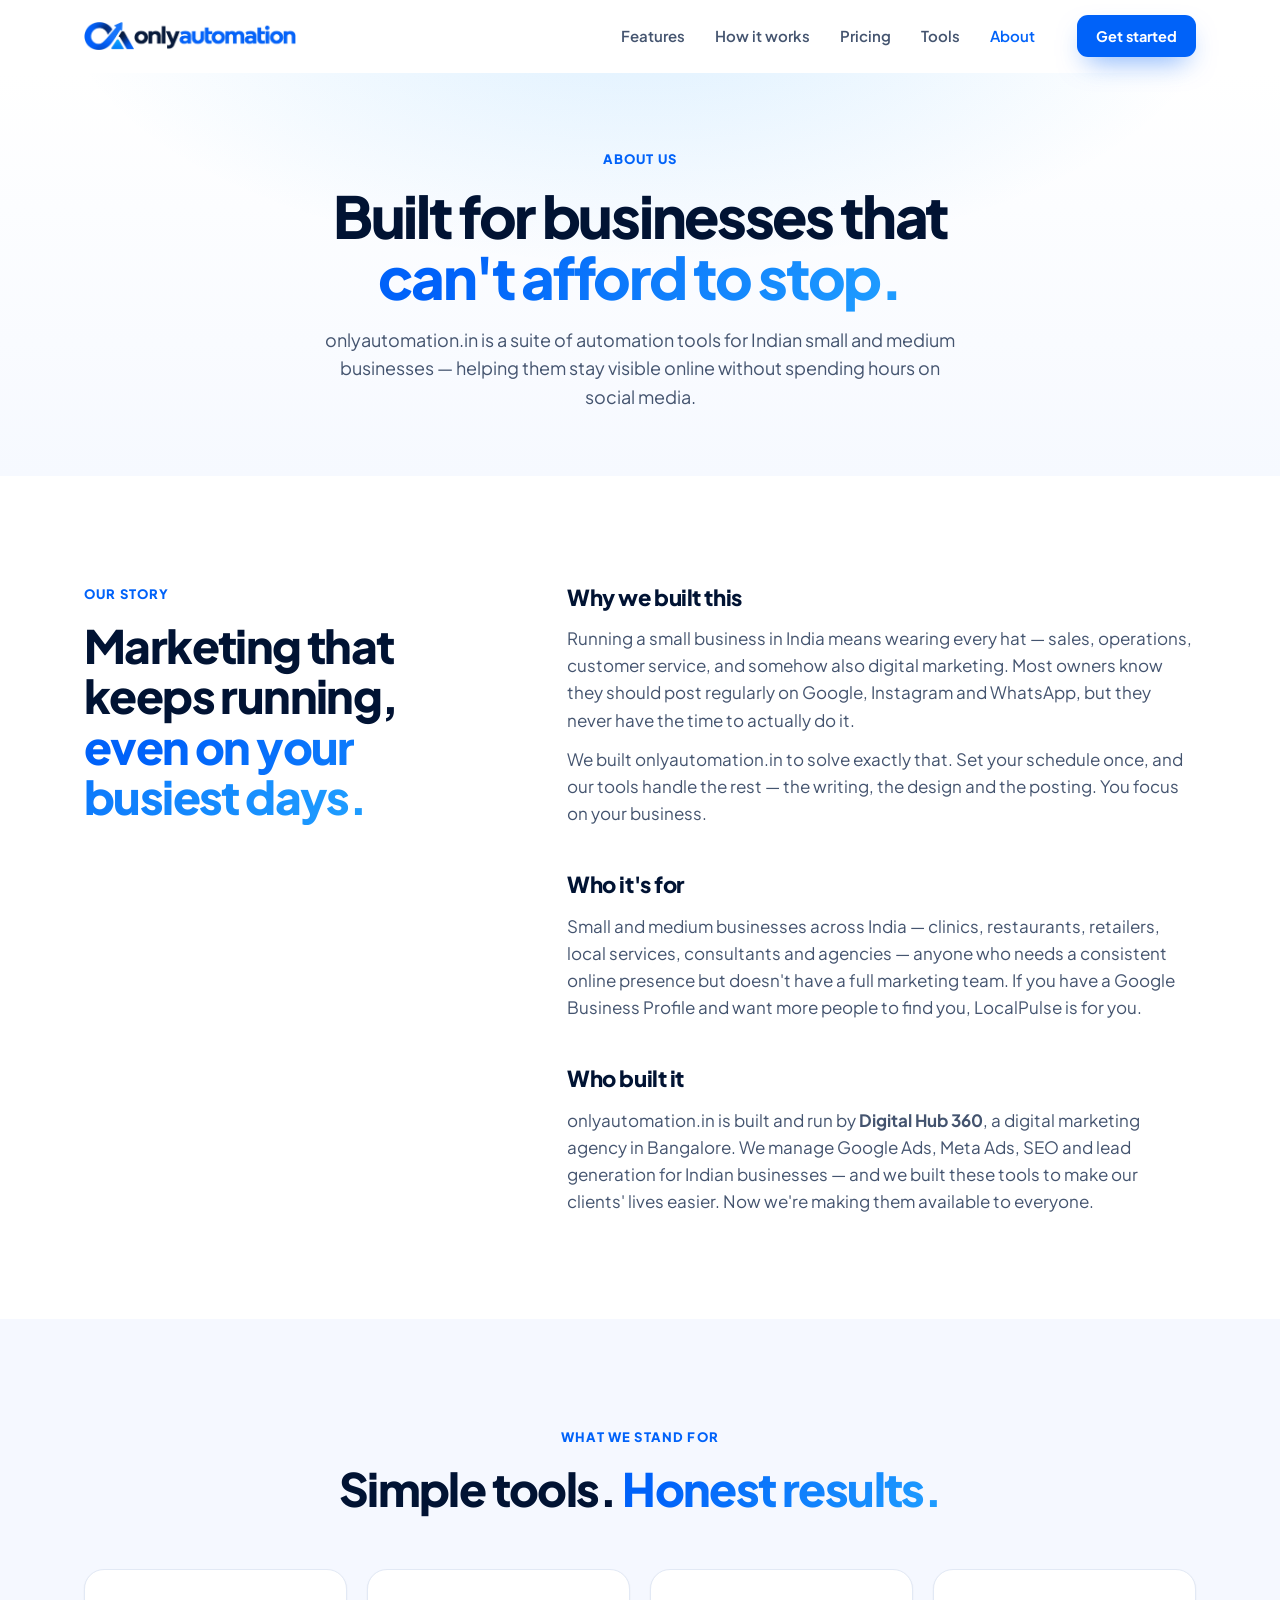
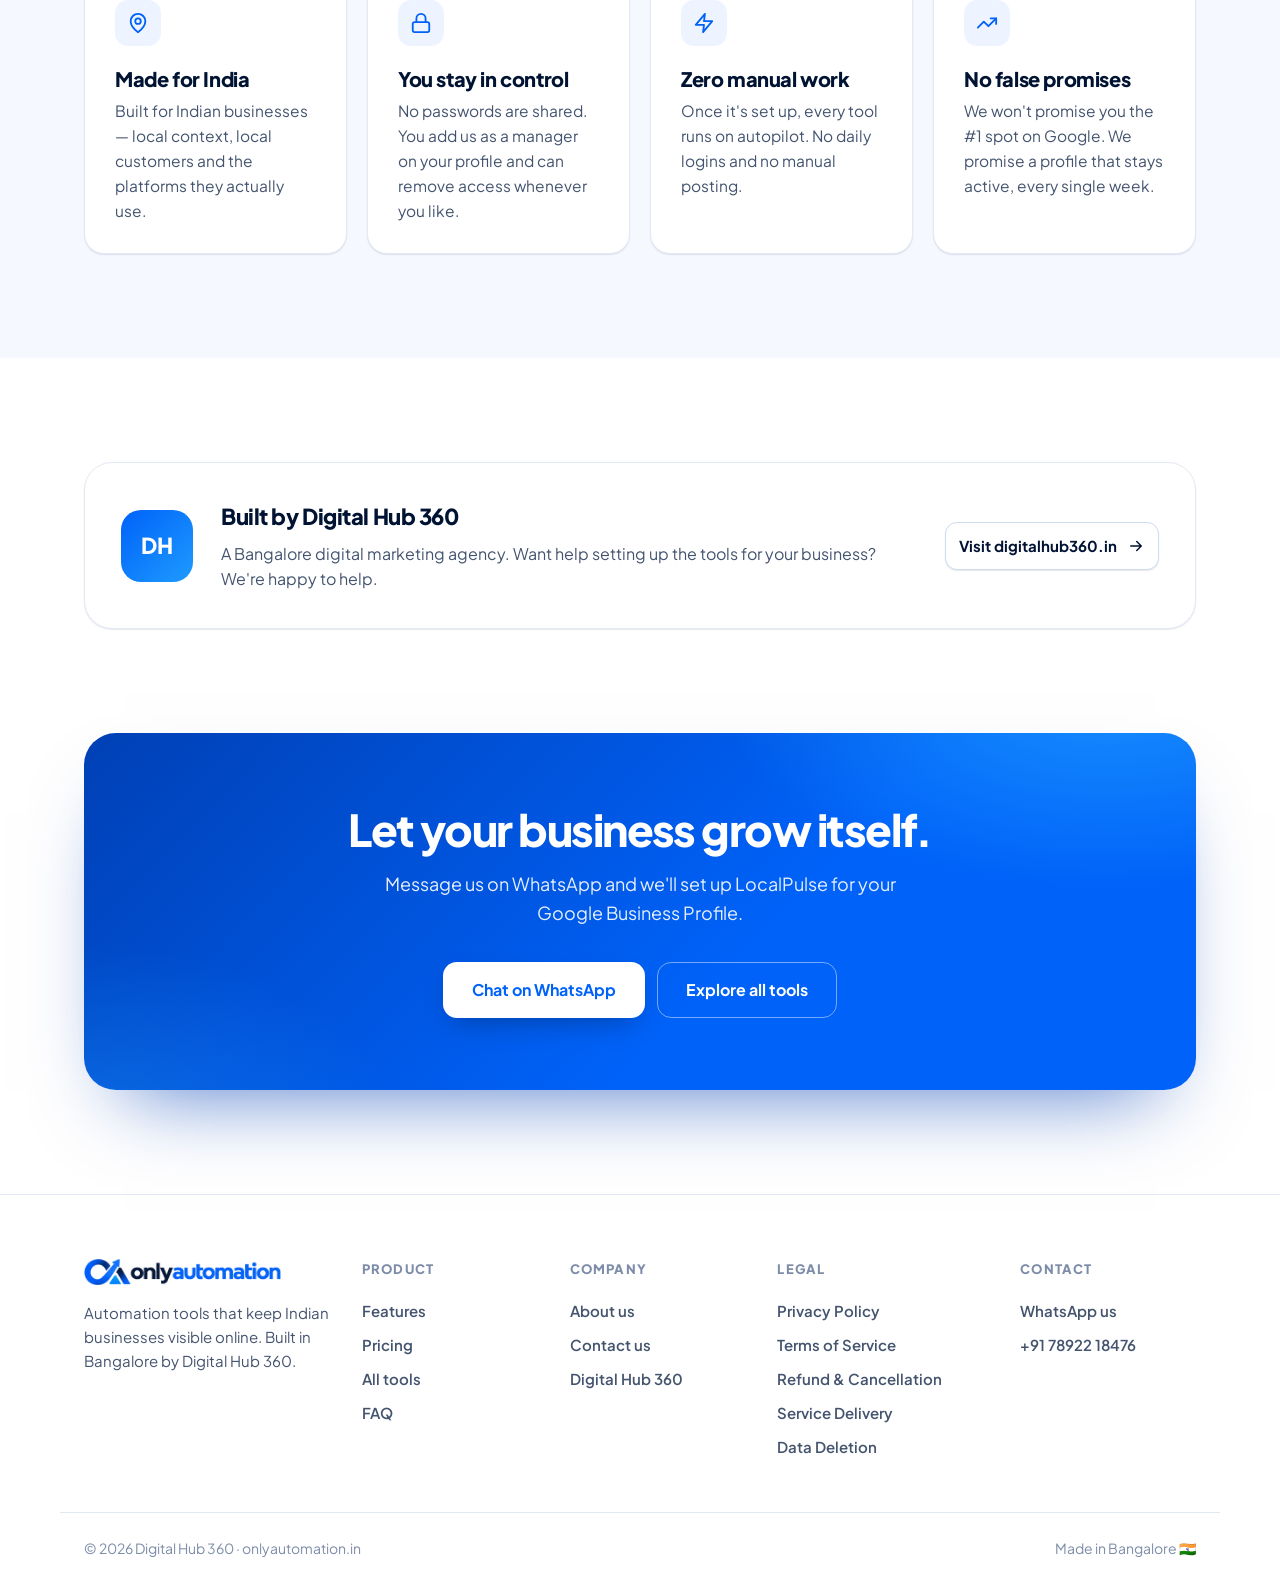
==== commit b7e85031: "feat: add privacy, terms, refund, delivery, data-deletion and contact pages Pages payment gateways a" ====
--- a/about.html
+++ b/about.html
@@ -147,20 +147,30 @@
       <a href="/#features">Features</a>
       <a href="/#pricing">Pricing</a>
       <a href="/tools">All tools</a>
+      <a href="/#faq">FAQ</a>
     </div>
     <div class="footer-col">
       <h4>Company</h4>
       <a href="/about">About us</a>
+      <a href="/contact">Contact us</a>
       <a href="https://digitalhub360.in" target="_blank" rel="noopener">Digital Hub 360</a>
+    </div>
+    <div class="footer-col">
+      <h4>Legal</h4>
+      <a href="/privacy">Privacy Policy</a>
+      <a href="/terms">Terms of Service</a>
+      <a href="/refund">Refund &amp; Cancellation</a>
+      <a href="/delivery">Service Delivery</a>
+      <a href="/data-deletion">Data Deletion</a>
     </div>
     <div class="footer-col">
       <h4>Contact</h4>
       <a href="https://wa.me/917892218476?text=Hi%20onlyautomation%2C%20I%27m%20interested%20in%20LocalPulse%20for%20my%20business" target="_blank" rel="noopener">WhatsApp us</a>
-      <a href="/#faq">FAQ</a>
+      <a href="tel:+917892218476">+91 78922 18476</a>
     </div>
   </div>
   <div class="container footer-bottom">
-    <span>© 2026 onlyautomation.in</span>
+    <span>© 2026 Digital Hub 360 · onlyautomation.in</span>
     <span>Made in Bangalore 🇮🇳</span>
   </div>
 </footer>
--- a/assets/site.css
+++ b/assets/site.css
@@ -301,9 +301,40 @@
 .builder p { color: var(--ink-2); margin-top: 6px; }
 .builder .btn { margin-left: auto; }
 
+/* ── Legal & contact pages ─────────────────────────── */
+.page-hero-sm { padding: 56px 0 48px; }
+.page-hero-sm h1 { font-size: clamp(32px, 4.6vw, 48px); }
+.legal-meta { margin-top: 14px; font-size: 14px; font-weight: 600; color: var(--ink-3); }
+.legal-section { padding-top: 56px; }
+.legal { max-width: 760px; margin: 0 auto; color: var(--ink-2); font-size: 16.5px; line-height: 1.75; }
+.legal h2 { color: var(--ink); font-size: 22px; line-height: 1.3; letter-spacing: -.02em; font-weight: 800; margin: 44px 0 12px; }
+.legal h3 { color: var(--ink); font-size: 17px; font-weight: 700; margin: 22px 0 8px; }
+.legal p + p { margin-top: 12px; }
+.legal ul, .legal ol { margin: 10px 0 0 22px; display: grid; gap: 8px; }
+.legal ul { list-style: disc; }
+.legal ol { list-style: decimal; }
+.legal li::marker { color: var(--blue); }
+.legal a { color: var(--blue); font-weight: 600; }
+.legal strong { color: var(--ink); }
+.legal-summary { background: var(--blue-50); border: 1px solid var(--blue-100); border-radius: var(--r-lg); padding: 24px 28px; }
+.legal-summary h2 { margin-top: 0; font-size: 18px; }
+.legal-contact { margin-top: 20px; padding: 22px 24px; border-radius: var(--r); background: var(--bg-soft); border: 1px solid var(--border); font-size: 15.5px; line-height: 1.6; }
+.legal-contact p + p { margin-top: 6px; }
+.contact-grid, .office-grid { display: grid; grid-template-columns: 1fr 1fr; gap: 20px; max-width: 900px; margin: 0 auto; }
+.office-grid { margin-top: 20px; }
+.contact-card { text-decoration: none; color: inherit; display: block; }
+.contact-card:hover { border-color: var(--blue-100); }
+.contact-value { display: inline-block; margin-top: 16px; font-size: 20px; font-weight: 800; color: var(--blue); letter-spacing: -.01em; }
+.office p { font-size: 15.5px; }
+.contact-legal { text-align: center; margin-top: 36px; color: var(--ink-3); font-size: 14.5px; }
+@media (max-width: 680px) {
+  .contact-grid, .office-grid { grid-template-columns: 1fr; }
+  .legal { font-size: 16px; }
+}
+
 /* ── Footer ────────────────────────────────────────── */
 .site-footer { border-top: 1px solid var(--border); background: #fff; padding: 64px 0 28px; }
-.footer-grid { display: grid; grid-template-columns: 1.6fr 1fr 1fr 1fr; gap: 40px; }
+.footer-grid { display: grid; grid-template-columns: 1.4fr 1fr 1fr 1.2fr 1fr; gap: 32px; }
 .footer-brand img { height: 26px; width: auto; }
 .footer-brand p { color: var(--ink-2); font-size: 15px; margin-top: 16px; max-width: 320px; }
 .footer-col h4 { font-size: 13px; font-weight: 800; letter-spacing: .09em; text-transform: uppercase; color: var(--ink-3); margin-bottom: 14px; }
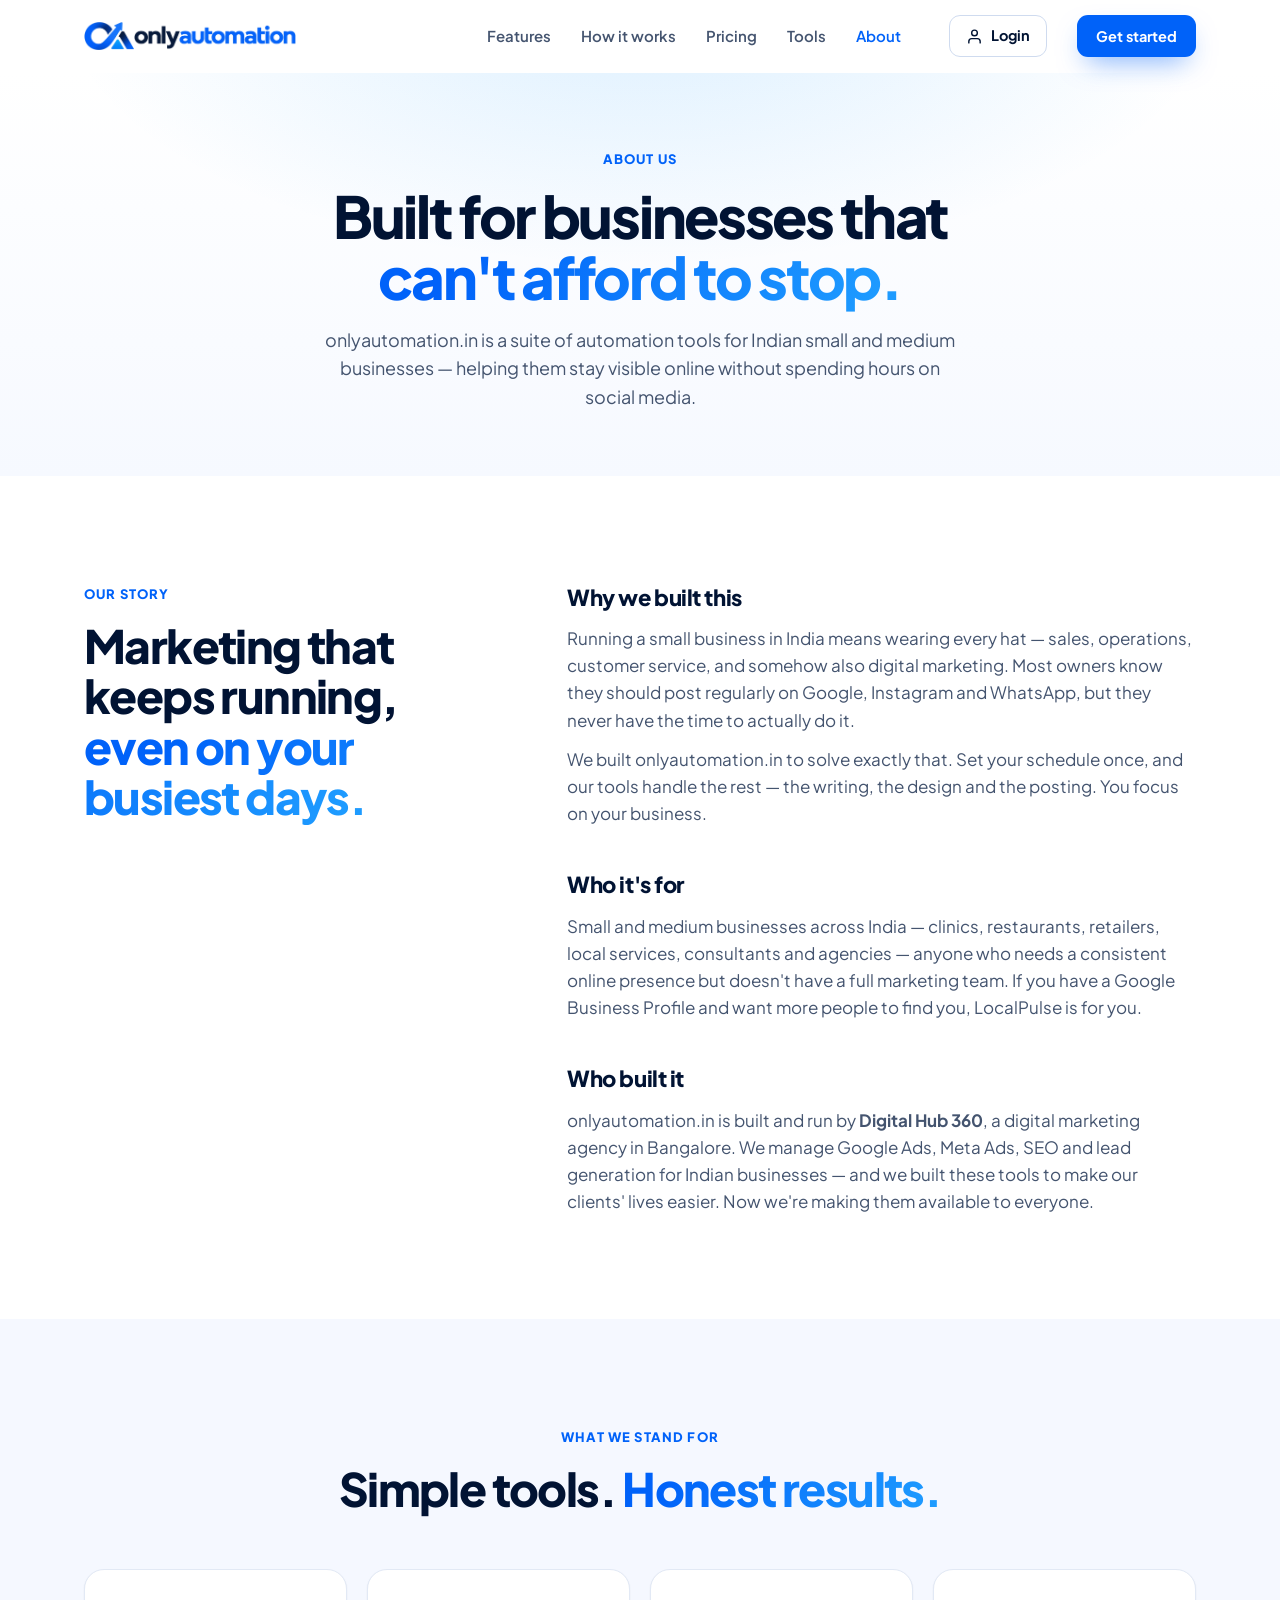
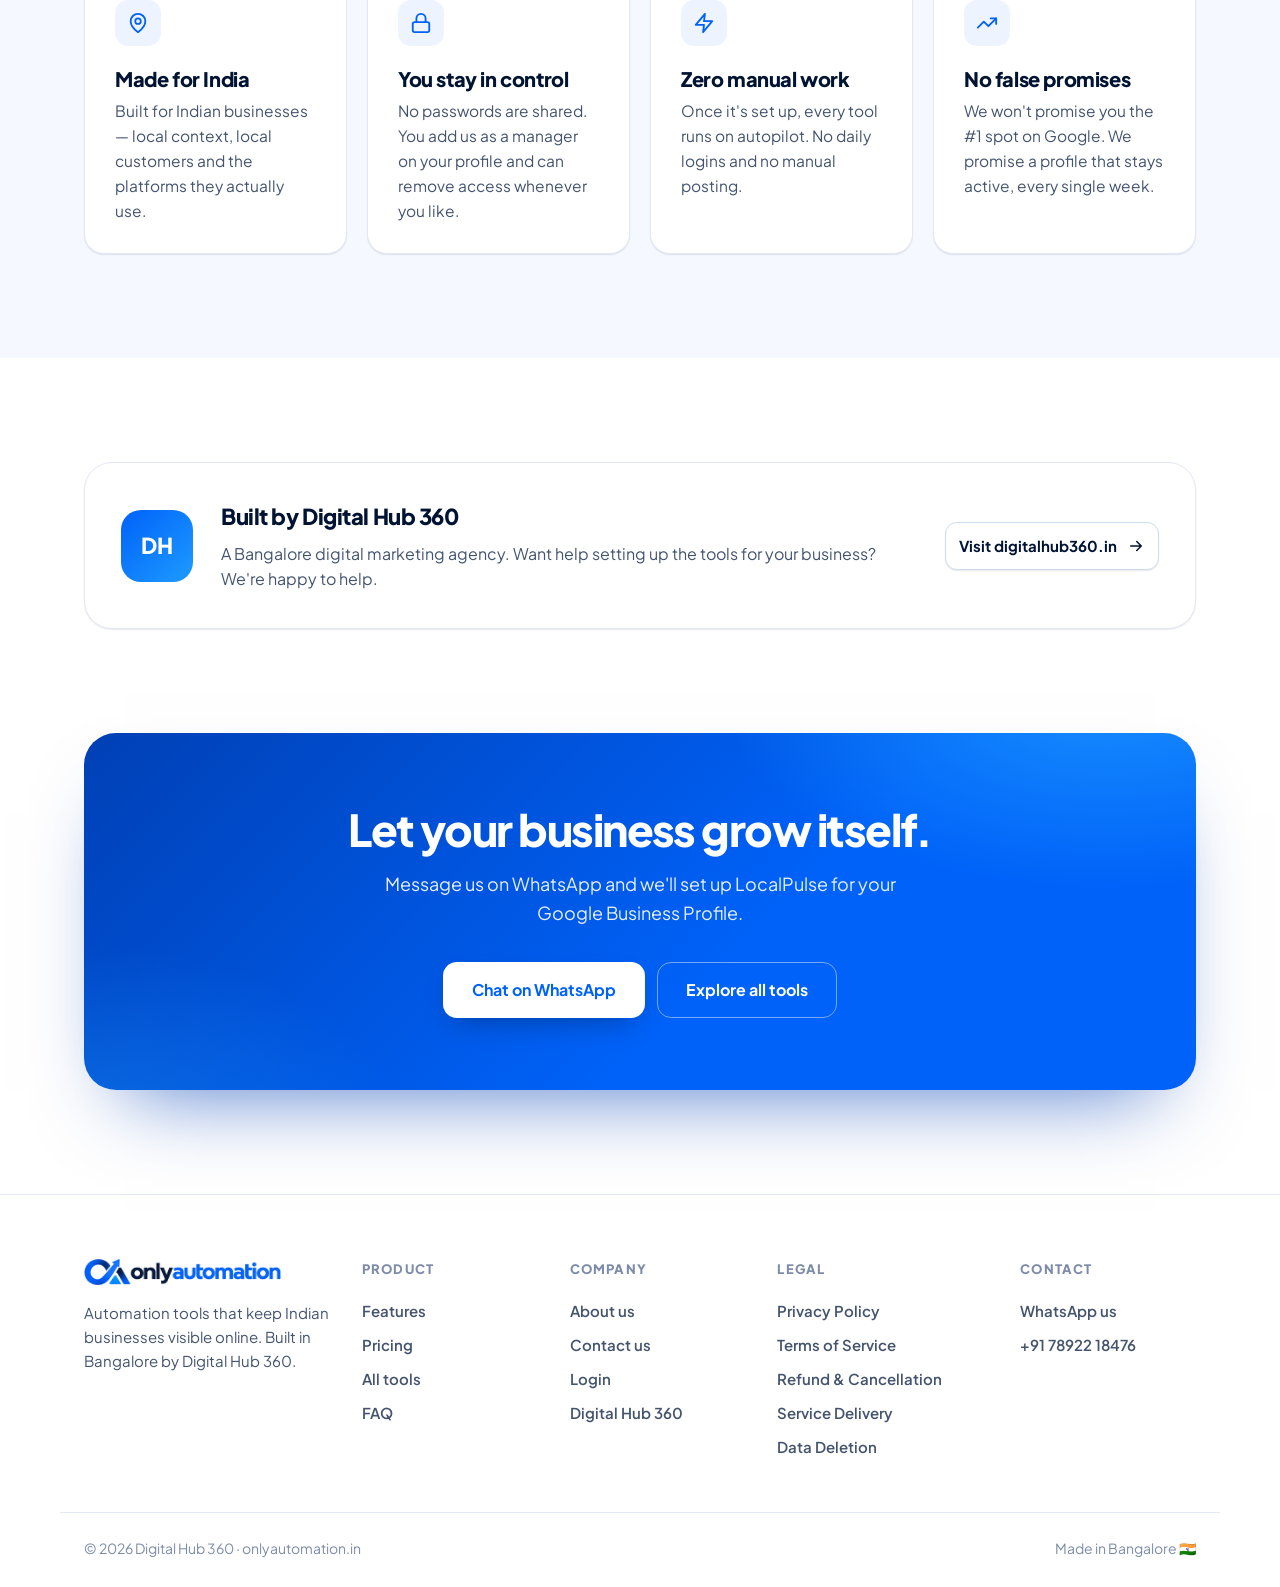
==== commit 45e8a21d: "feat: password-protect the dashboard and add a Login link Routing middleware now requires a signed l" ====
--- a/about.html
+++ b/about.html
@@ -27,6 +27,7 @@
       <a href="/tools">Tools</a>
       <a href="/about" aria-current="page">About</a>
     </nav>
+    <a class="nav-login" href="/gmb-dashboard"><svg class="icon" viewBox="0 0 24 24"><path d="M20 21v-2a4 4 0 0 0-4-4H8a4 4 0 0 0-4 4v2"/><circle cx="12" cy="7" r="4"/></svg>Login</a>
     <a class="btn btn-primary btn-sm nav-cta" href="https://wa.me/917892218476?text=Hi%20onlyautomation%2C%20I%27m%20interested%20in%20LocalPulse%20for%20my%20business" target="_blank" rel="noopener">Get started</a>
     <button class="menu-btn" type="button" aria-expanded="false" aria-controls="mobile-menu" aria-label="Menu">
       <svg class="icon icon-open" viewBox="0 0 24 24"><path d="M4 6h16M4 12h16M4 18h16"/></svg>
@@ -39,6 +40,7 @@
     <a href="/#pricing">Pricing</a>
     <a href="/tools">Tools</a>
     <a href="/about" aria-current="page">About</a>
+    <a href="/gmb-dashboard">Login</a>
     <a class="btn btn-primary" href="https://wa.me/917892218476?text=Hi%20onlyautomation%2C%20I%27m%20interested%20in%20LocalPulse%20for%20my%20business" target="_blank" rel="noopener">Get started on WhatsApp</a>
   </div>
 </header>
@@ -153,6 +155,7 @@
       <h4>Company</h4>
       <a href="/about">About us</a>
       <a href="/contact">Contact us</a>
+      <a href="/gmb-dashboard">Login</a>
       <a href="https://digitalhub360.in" target="_blank" rel="noopener">Digital Hub 360</a>
     </div>
     <div class="footer-col">
--- a/assets/site.css
+++ b/assets/site.css
@@ -66,6 +66,10 @@
 .nav-links a { padding: 9px 14px; border-radius: 10px; font-size: 15px; font-weight: 600; color: var(--ink-2); text-decoration: none; transition: color .15s, background-color .15s; }
 .nav-links a:hover { color: var(--ink); background: var(--bg-soft); }
 .nav-links a[aria-current="page"] { color: var(--blue); }
+.nav-login { display: inline-flex; align-items: center; gap: 8px; height: 42px; padding: 0 16px; border-radius: 11px; border: 1.5px solid var(--border-2); background: #fff; font-size: 14.5px; font-weight: 700; color: var(--ink); text-decoration: none; margin-left: 6px; transition: color .15s, border-color .15s; }
+.nav-login:hover { color: var(--blue); border-color: var(--blue); }
+.nav-login .icon { width: 17px; height: 17px; }
+.nav-cta { margin-left: 2px; }
 .menu-btn { display: none; margin-left: auto; width: 44px; height: 44px; border-radius: 12px; border: 1px solid var(--border); background: #fff; color: var(--ink); align-items: center; justify-content: center; cursor: pointer; }
 .menu-btn .icon-close { display: none; }
 .site-header.open .menu-btn .icon-open { display: none; }
@@ -363,7 +367,7 @@
   .col-6 .f-split { grid-template-columns: 1fr; }
 }
 @media (max-width: 900px) {
-  .nav-links, .nav-cta { display: none; }
+  .nav-links, .nav-cta, .nav-login { display: none; }
   .menu-btn { display: flex; }
   .steps { grid-template-columns: 1fr 1fr; row-gap: 40px; }
   .steps::before { display: none; }
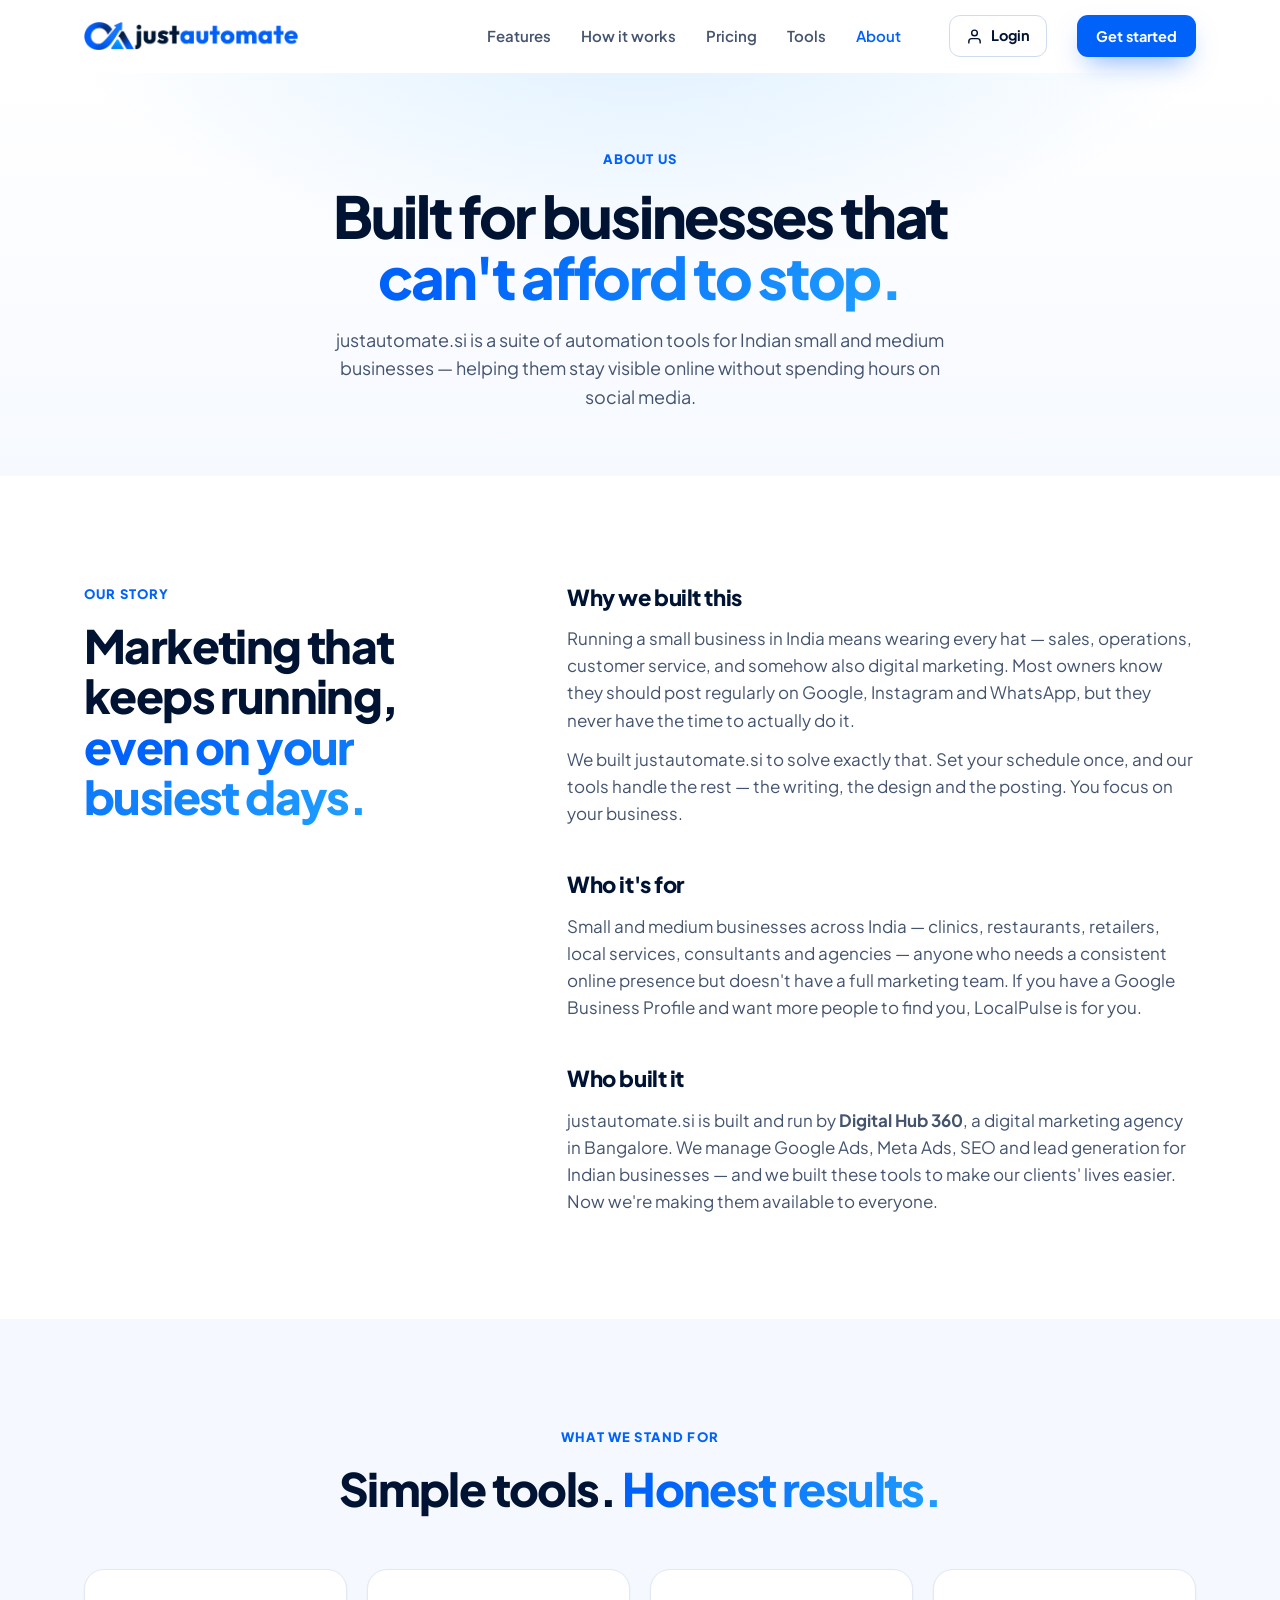
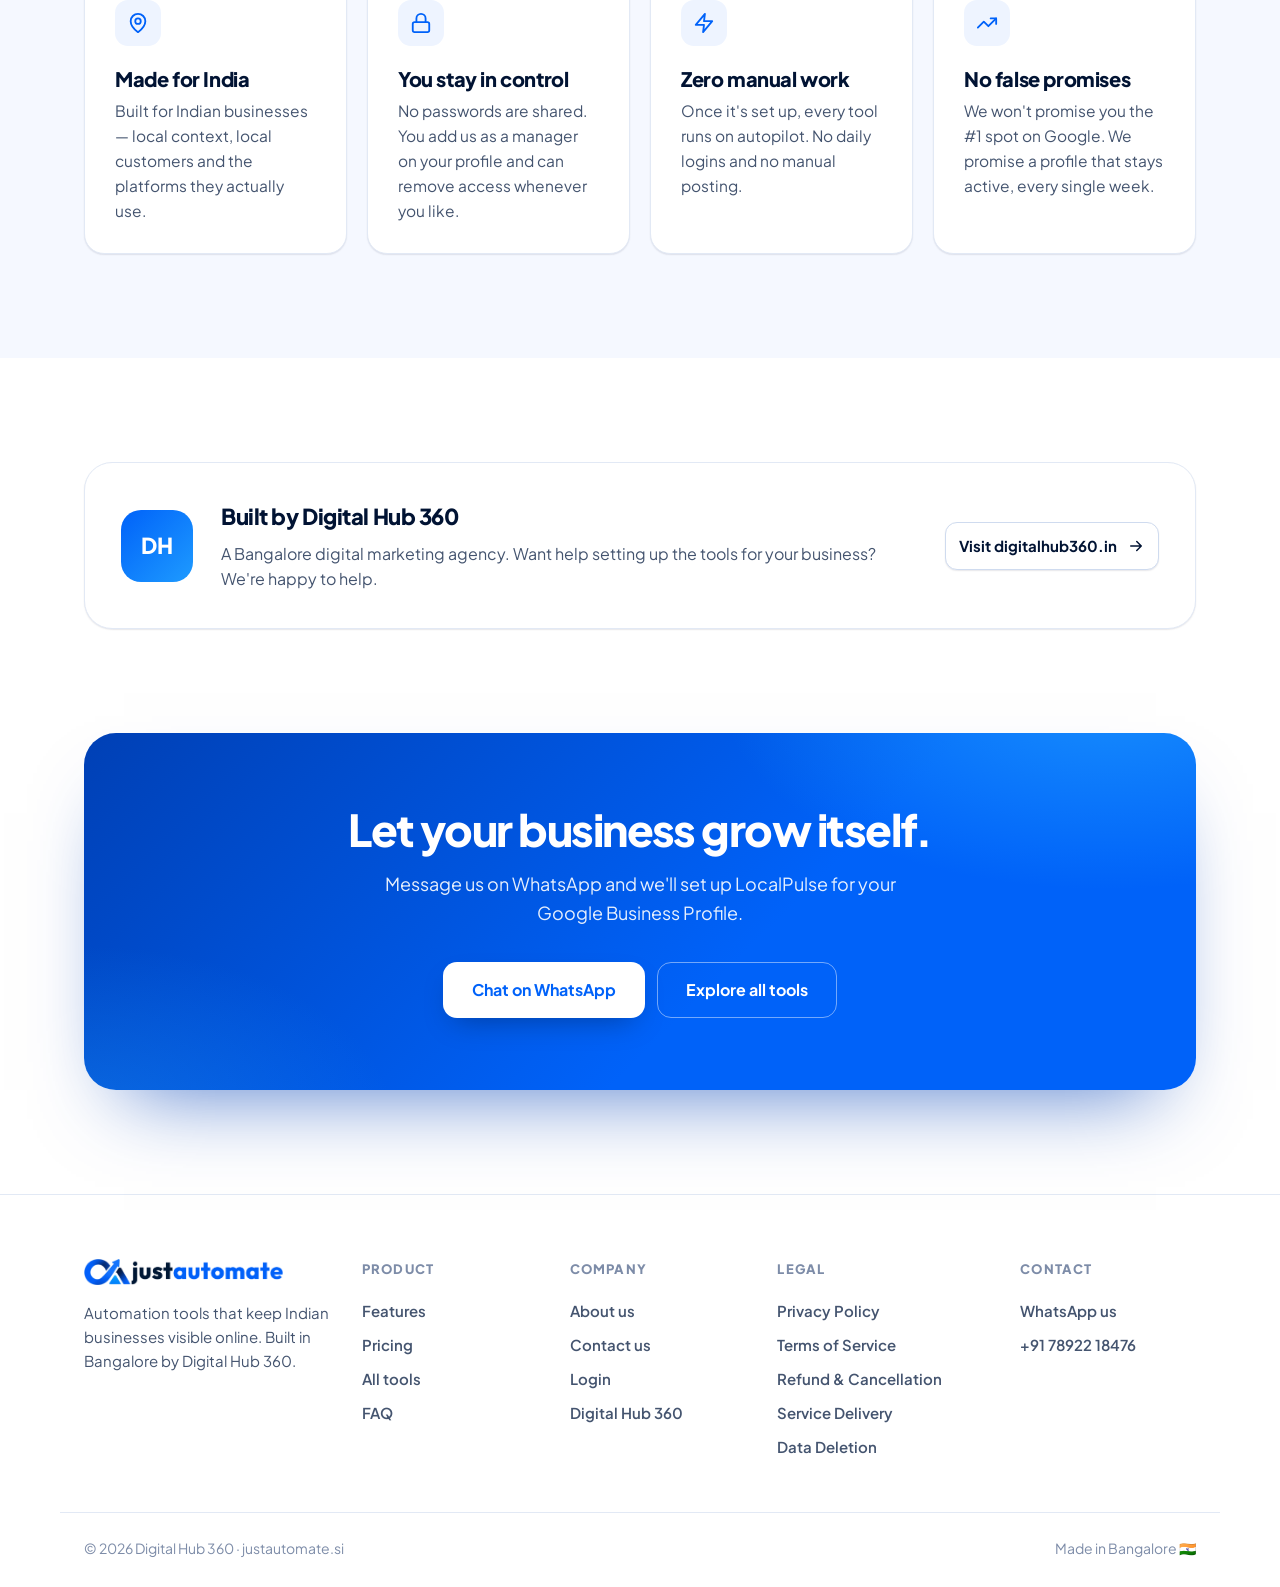
==== commit 0bbf7513: "Rebrand onlyautomation to JustAutomate (justautomate.si) New justautomate logo (same icon and colour" ====
--- a/about.html
+++ b/about.html
@@ -3,8 +3,8 @@
 <head>
 <meta charset="UTF-8">
 <meta name="viewport" content="width=device-width, initial-scale=1, viewport-fit=cover">
-<title>About Us — onlyautomation.in</title>
-<meta name="description" content="onlyautomation.in builds automation tools that keep Indian small and medium businesses visible online. Built in Bangalore by Digital Hub 360.">
+<title>About Us — justautomate.si</title>
+<meta name="description" content="justautomate.si builds automation tools that keep Indian small and medium businesses visible online. Built in Bangalore by Digital Hub 360.">
 <meta name="theme-color" content="#0062F9">
 <link rel="icon" type="image/png" href="/assets/favicon.png">
 <link rel="apple-touch-icon" href="/assets/apple-touch-icon.png">
@@ -19,7 +19,7 @@
 
 <header class="site-header">
   <div class="container nav">
-    <a href="/" class="nav-logo" aria-label="onlyautomation home"><img src="/assets/logo.png" alt="onlyautomation" width="212" height="28"></a>
+    <a href="/" class="nav-logo" aria-label="justautomate home"><img src="/assets/logo.png" alt="justautomate" width="214" height="28"></a>
     <nav class="nav-links" aria-label="Main">
       <a href="/#features">Features</a>
       <a href="/#how">How it works</a>
@@ -28,7 +28,7 @@
       <a href="/about" aria-current="page">About</a>
     </nav>
     <a class="nav-login" href="/gmb-dashboard"><svg class="icon" viewBox="0 0 24 24"><path d="M20 21v-2a4 4 0 0 0-4-4H8a4 4 0 0 0-4 4v2"/><circle cx="12" cy="7" r="4"/></svg>Login</a>
-    <a class="btn btn-primary btn-sm nav-cta" href="https://wa.me/917892218476?text=Hi%20onlyautomation%2C%20I%27m%20interested%20in%20LocalPulse%20for%20my%20business" target="_blank" rel="noopener">Get started</a>
+    <a class="btn btn-primary btn-sm nav-cta" href="https://wa.me/917892218476?text=Hi%20justautomate%2C%20I%27m%20interested%20in%20LocalPulse%20for%20my%20business" target="_blank" rel="noopener">Get started</a>
     <button class="menu-btn" type="button" aria-expanded="false" aria-controls="mobile-menu" aria-label="Menu">
       <svg class="icon icon-open" viewBox="0 0 24 24"><path d="M4 6h16M4 12h16M4 18h16"/></svg>
       <svg class="icon icon-close" viewBox="0 0 24 24"><path d="M18 6 6 18M6 6l12 12"/></svg>
@@ -41,7 +41,7 @@
     <a href="/tools">Tools</a>
     <a href="/about" aria-current="page">About</a>
     <a href="/gmb-dashboard">Login</a>
-    <a class="btn btn-primary" href="https://wa.me/917892218476?text=Hi%20onlyautomation%2C%20I%27m%20interested%20in%20LocalPulse%20for%20my%20business" target="_blank" rel="noopener">Get started on WhatsApp</a>
+    <a class="btn btn-primary" href="https://wa.me/917892218476?text=Hi%20justautomate%2C%20I%27m%20interested%20in%20LocalPulse%20for%20my%20business" target="_blank" rel="noopener">Get started on WhatsApp</a>
   </div>
 </header>
 
@@ -51,7 +51,7 @@
   <div class="container">
     <span class="eyebrow">About us</span>
     <h1>Built for businesses that <span class="grad">can't afford to stop.</span></h1>
-    <p class="lead">onlyautomation.in is a suite of automation tools for Indian small and medium businesses — helping them stay visible online without spending hours on social media.</p>
+    <p class="lead">justautomate.si is a suite of automation tools for Indian small and medium businesses — helping them stay visible online without spending hours on social media.</p>
   </div>
 </section>
 
@@ -65,7 +65,7 @@
       <div class="reveal">
         <h3>Why we built this</h3>
         <p>Running a small business in India means wearing every hat — sales, operations, customer service, and somehow also digital marketing. Most owners know they should post regularly on Google, Instagram and WhatsApp, but they never have the time to actually do it.</p>
-        <p>We built onlyautomation.in to solve exactly that. Set your schedule once, and our tools handle the rest — the writing, the design and the posting. You focus on your business.</p>
+        <p>We built justautomate.si to solve exactly that. Set your schedule once, and our tools handle the rest — the writing, the design and the posting. You focus on your business.</p>
       </div>
       <div class="reveal">
         <h3>Who it's for</h3>
@@ -73,7 +73,7 @@
       </div>
       <div class="reveal">
         <h3>Who built it</h3>
-        <p>onlyautomation.in is built and run by <strong>Digital Hub 360</strong>, a digital marketing agency in Bangalore. We manage Google Ads, Meta Ads, SEO and lead generation for Indian businesses — and we built these tools to make our clients' lives easier. Now we're making them available to everyone.</p>
+        <p>justautomate.si is built and run by <strong>Digital Hub 360</strong>, a digital marketing agency in Bangalore. We manage Google Ads, Meta Ads, SEO and lead generation for Indian businesses — and we built these tools to make our clients' lives easier. Now we're making them available to everyone.</p>
       </div>
     </div>
   </div>
@@ -129,7 +129,7 @@
       <h2>Let your business grow itself.</h2>
       <p>Message us on WhatsApp and we'll set up LocalPulse for your Google Business Profile.</p>
       <div class="hero-ctas">
-        <a class="btn btn-white btn-lg" href="https://wa.me/917892218476?text=Hi%20onlyautomation%2C%20I%27m%20interested%20in%20LocalPulse%20for%20my%20business" target="_blank" rel="noopener">Chat on WhatsApp</a>
+        <a class="btn btn-white btn-lg" href="https://wa.me/917892218476?text=Hi%20justautomate%2C%20I%27m%20interested%20in%20LocalPulse%20for%20my%20business" target="_blank" rel="noopener">Chat on WhatsApp</a>
         <a class="btn btn-outline-white btn-lg" href="/tools">Explore all tools</a>
       </div>
     </div>
@@ -141,7 +141,7 @@
 <footer class="site-footer">
   <div class="container footer-grid">
     <div class="footer-brand">
-      <img src="/assets/logo.png" alt="onlyautomation" width="197" height="26">
+      <img src="/assets/logo.png" alt="justautomate" width="199" height="26">
       <p>Automation tools that keep Indian businesses visible online. Built in Bangalore by Digital Hub 360.</p>
     </div>
     <div class="footer-col">
@@ -168,12 +168,12 @@
     </div>
     <div class="footer-col">
       <h4>Contact</h4>
-      <a href="https://wa.me/917892218476?text=Hi%20onlyautomation%2C%20I%27m%20interested%20in%20LocalPulse%20for%20my%20business" target="_blank" rel="noopener">WhatsApp us</a>
+      <a href="https://wa.me/917892218476?text=Hi%20justautomate%2C%20I%27m%20interested%20in%20LocalPulse%20for%20my%20business" target="_blank" rel="noopener">WhatsApp us</a>
       <a href="tel:+917892218476">+91 78922 18476</a>
     </div>
   </div>
   <div class="container footer-bottom">
-    <span>© 2026 Digital Hub 360 · onlyautomation.in</span>
+    <span>© 2026 Digital Hub 360 · justautomate.si</span>
     <span>Made in Bangalore 🇮🇳</span>
   </div>
 </footer>
--- a/assets/site.css
+++ b/assets/site.css
@@ -1,4 +1,4 @@
-/* onlyautomation.in — shared site styles (Home, Tools, About) */
+/* justautomate.si — shared site styles (Home, Tools, About) */
 :root {
   --ink: #011333;
   --ink-2: #44546F;
@@ -245,6 +245,21 @@
 .price-note { text-align: center; margin-top: 24px; color: var(--ink-2); font-size: 15px; }
 .price-note a { color: var(--blue); font-weight: 700; }
 
+.plans { display: grid; grid-template-columns: repeat(3, 1fr); gap: 20px; align-items: stretch; max-width: 1080px; margin: 0 auto; }
+.plan-card { position: relative; display: flex; flex-direction: column; background: #fff; border: 1px solid var(--border); border-radius: var(--r-xl); padding: 34px 30px; box-shadow: var(--sh-1); }
+.plan-card h3 { font-size: 22px; font-weight: 800; letter-spacing: -.02em; }
+.plan-for { color: var(--ink-2); font-size: 15px; margin-top: 4px; min-height: 48px; }
+.plan-card .price { margin: 18px 0 4px; }
+.plan-card .price b { font-size: 46px; }
+.price-custom b { font-size: 38px !important; }
+.plan-trial { color: var(--green); font-weight: 700; font-size: 15px; margin-bottom: 22px; }
+.plan-trial-muted { color: var(--ink-3); }
+.plan-card .btn { width: 100%; }
+.plan-card .price-list { margin-top: 26px; padding-top: 24px; }
+.plan-incl { font-weight: 700; color: var(--ink); }
+.plan-featured { border: 2px solid var(--blue); box-shadow: 0 40px 80px -36px rgba(0,98,249,.5); }
+@media (max-width: 1024px) { .plans { grid-template-columns: 1fr; max-width: 520px; } .plan-for { min-height: 0; } }
+
 /* ── FAQ ───────────────────────────────────────────── */
 .faq { max-width: 780px; margin: 0 auto; display: grid; gap: 12px; }
 .faq details { background: #fff; border: 1px solid var(--border); border-radius: var(--r); box-shadow: var(--sh-1); transition: border-color .15s; }
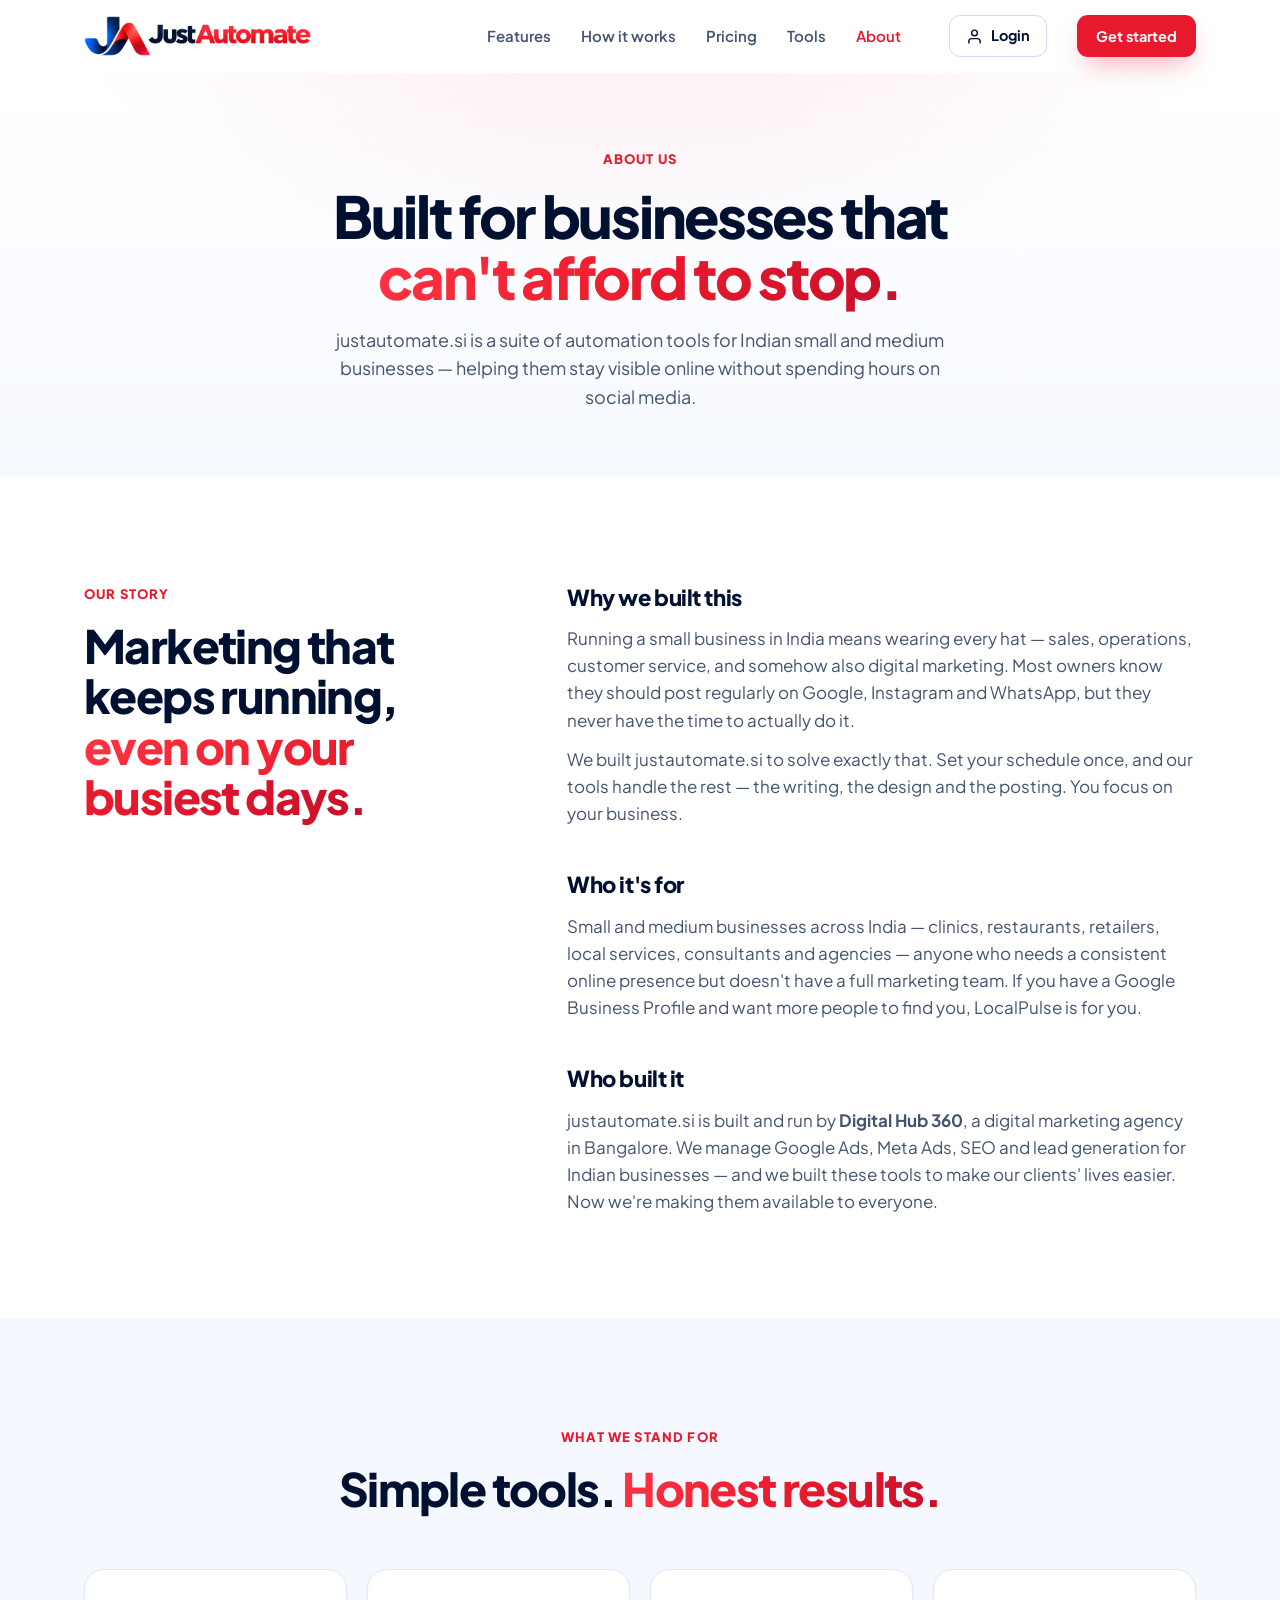
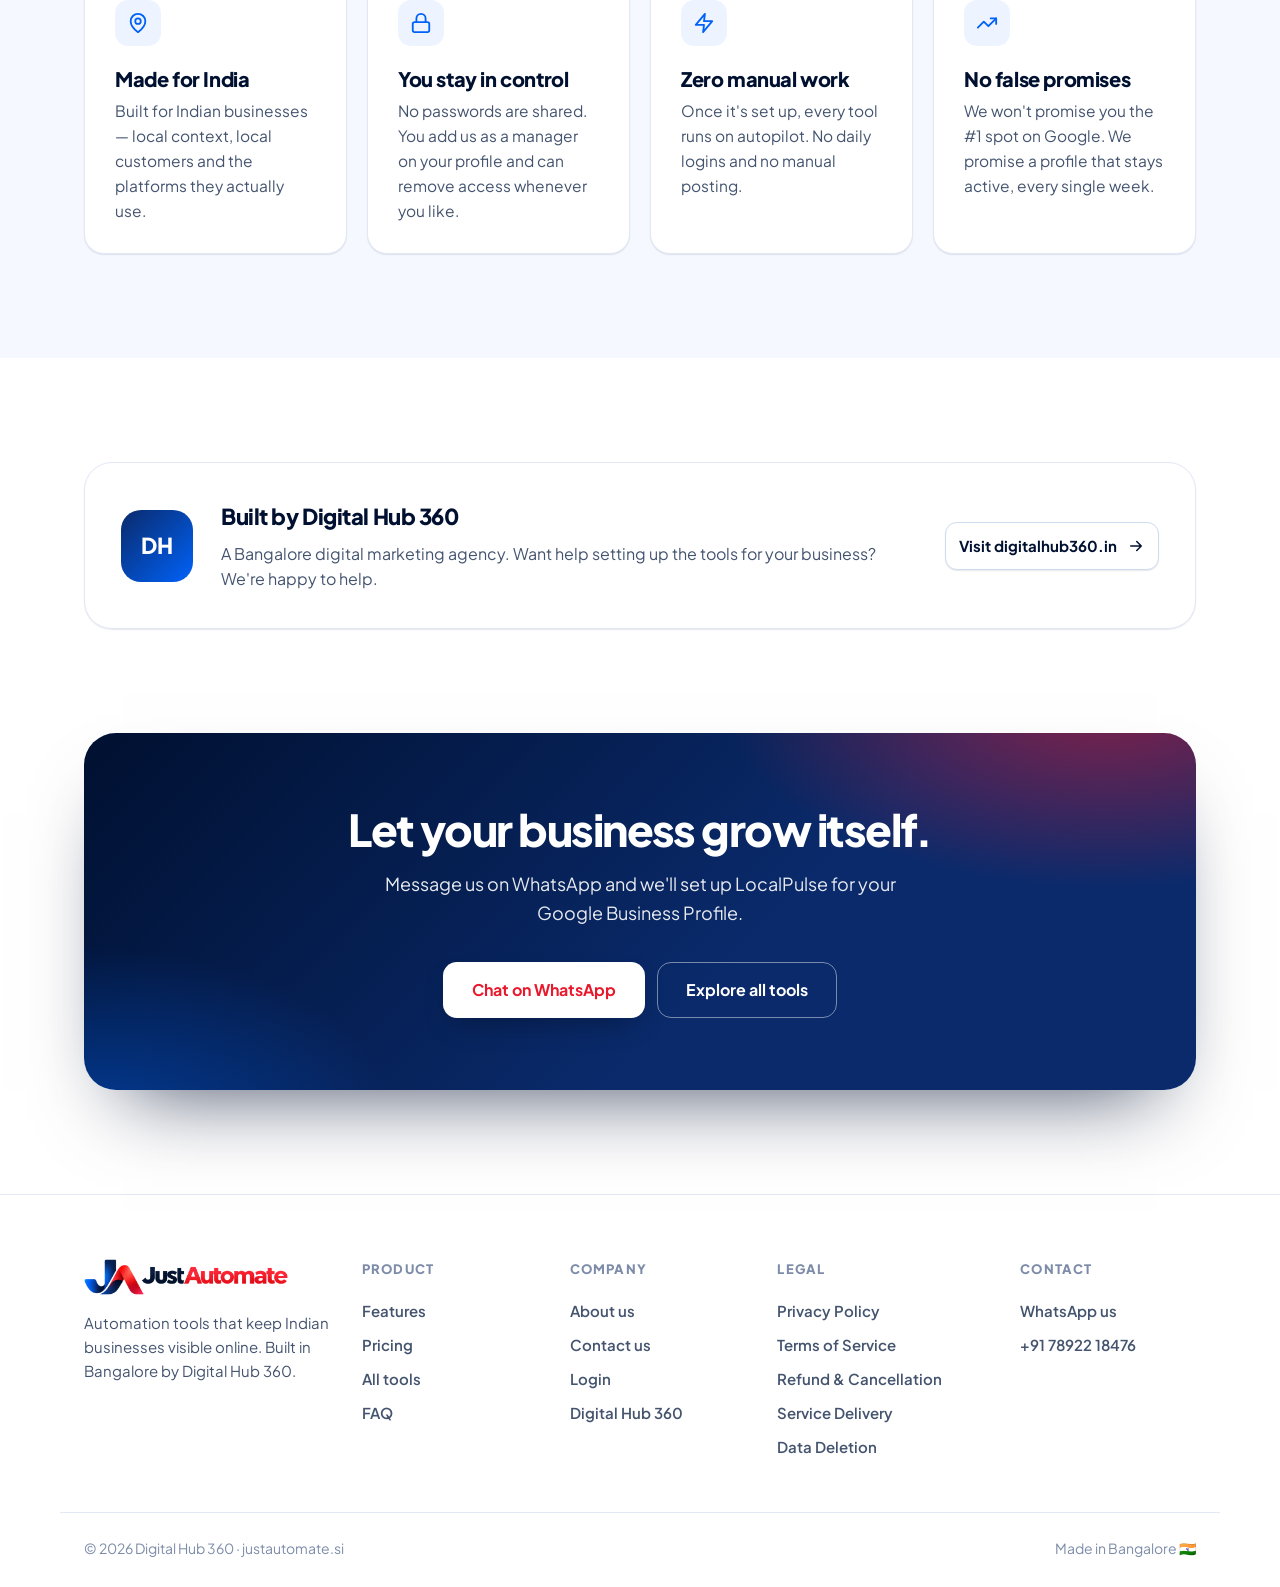
==== commit 5d923a46: "New JustAutomate logo and navy/red brand colours Use the supplied JA logo (header, footer, login, da" ====
--- a/about.html
+++ b/about.html
@@ -5,7 +5,7 @@
 <meta name="viewport" content="width=device-width, initial-scale=1, viewport-fit=cover">
 <title>About Us — justautomate.si</title>
 <meta name="description" content="justautomate.si builds automation tools that keep Indian small and medium businesses visible online. Built in Bangalore by Digital Hub 360.">
-<meta name="theme-color" content="#0062F9">
+<meta name="theme-color" content="#001030">
 <link rel="icon" type="image/png" href="/assets/favicon.png">
 <link rel="apple-touch-icon" href="/assets/apple-touch-icon.png">
 <link rel="preconnect" href="https://fonts.googleapis.com">
@@ -19,7 +19,7 @@
 
 <header class="site-header">
   <div class="container nav">
-    <a href="/" class="nav-logo" aria-label="justautomate home"><img src="/assets/logo.png" alt="justautomate" width="214" height="28"></a>
+    <a href="/" class="nav-logo" aria-label="JustAutomate home"><img src="/assets/logo.png" alt="JustAutomate" width="226" height="40"></a>
     <nav class="nav-links" aria-label="Main">
       <a href="/#features">Features</a>
       <a href="/#how">How it works</a>
@@ -28,7 +28,7 @@
       <a href="/about" aria-current="page">About</a>
     </nav>
     <a class="nav-login" href="/gmb-dashboard"><svg class="icon" viewBox="0 0 24 24"><path d="M20 21v-2a4 4 0 0 0-4-4H8a4 4 0 0 0-4 4v2"/><circle cx="12" cy="7" r="4"/></svg>Login</a>
-    <a class="btn btn-primary btn-sm nav-cta" href="https://wa.me/917892218476?text=Hi%20justautomate%2C%20I%27m%20interested%20in%20LocalPulse%20for%20my%20business" target="_blank" rel="noopener">Get started</a>
+    <a class="btn btn-primary btn-sm nav-cta" href="https://wa.me/917892218476?text=Hi%20JustAutomate%2C%20I%27m%20interested%20in%20LocalPulse%20for%20my%20business" target="_blank" rel="noopener">Get started</a>
     <button class="menu-btn" type="button" aria-expanded="false" aria-controls="mobile-menu" aria-label="Menu">
       <svg class="icon icon-open" viewBox="0 0 24 24"><path d="M4 6h16M4 12h16M4 18h16"/></svg>
       <svg class="icon icon-close" viewBox="0 0 24 24"><path d="M18 6 6 18M6 6l12 12"/></svg>
@@ -41,7 +41,7 @@
     <a href="/tools">Tools</a>
     <a href="/about" aria-current="page">About</a>
     <a href="/gmb-dashboard">Login</a>
-    <a class="btn btn-primary" href="https://wa.me/917892218476?text=Hi%20justautomate%2C%20I%27m%20interested%20in%20LocalPulse%20for%20my%20business" target="_blank" rel="noopener">Get started on WhatsApp</a>
+    <a class="btn btn-primary" href="https://wa.me/917892218476?text=Hi%20JustAutomate%2C%20I%27m%20interested%20in%20LocalPulse%20for%20my%20business" target="_blank" rel="noopener">Get started on WhatsApp</a>
   </div>
 </header>
 
@@ -129,7 +129,7 @@
       <h2>Let your business grow itself.</h2>
       <p>Message us on WhatsApp and we'll set up LocalPulse for your Google Business Profile.</p>
       <div class="hero-ctas">
-        <a class="btn btn-white btn-lg" href="https://wa.me/917892218476?text=Hi%20justautomate%2C%20I%27m%20interested%20in%20LocalPulse%20for%20my%20business" target="_blank" rel="noopener">Chat on WhatsApp</a>
+        <a class="btn btn-white btn-lg" href="https://wa.me/917892218476?text=Hi%20JustAutomate%2C%20I%27m%20interested%20in%20LocalPulse%20for%20my%20business" target="_blank" rel="noopener">Chat on WhatsApp</a>
         <a class="btn btn-outline-white btn-lg" href="/tools">Explore all tools</a>
       </div>
     </div>
@@ -141,7 +141,7 @@
 <footer class="site-footer">
   <div class="container footer-grid">
     <div class="footer-brand">
-      <img src="/assets/logo.png" alt="justautomate" width="199" height="26">
+      <img src="/assets/logo.png" alt="JustAutomate" width="204" height="36">
       <p>Automation tools that keep Indian businesses visible online. Built in Bangalore by Digital Hub 360.</p>
     </div>
     <div class="footer-col">
@@ -168,7 +168,7 @@
     </div>
     <div class="footer-col">
       <h4>Contact</h4>
-      <a href="https://wa.me/917892218476?text=Hi%20justautomate%2C%20I%27m%20interested%20in%20LocalPulse%20for%20my%20business" target="_blank" rel="noopener">WhatsApp us</a>
+      <a href="https://wa.me/917892218476?text=Hi%20JustAutomate%2C%20I%27m%20interested%20in%20LocalPulse%20for%20my%20business" target="_blank" rel="noopener">WhatsApp us</a>
       <a href="tel:+917892218476">+91 78922 18476</a>
     </div>
   </div>
--- a/assets/site.css
+++ b/assets/site.css
@@ -1,6 +1,6 @@
 /* justautomate.si — shared site styles (Home, Tools, About) */
 :root {
-  --ink: #011333;
+  --ink: #001030;
   --ink-2: #44546F;
   --ink-3: #7D8CA8;
   --blue: #0062F9;
@@ -9,9 +9,16 @@
   --blue-100: #DCE8FF;
   --sky: #1E9BFF;
   --sky-50: #E8F5FF;
+  --brand: #E8192C;
+  --brand-700: #C40E24;
+  --brand-50: #FFF1F2;
+  --brand-100: #FFDDE1;
+  --brand-grad: linear-gradient(115deg, #FF3341 0%, #E8192C 55%, #C8102A 100%);
+  --navy: #001030;
+  --navy-grad: linear-gradient(140deg, #001030 0%, #0A2A6B 100%);
   --green: #0E9F6E;
   --green-50: #E7F7EF;
-  --red: #DC2626;
+  --danger: #DC2626;
   --bg: #FFFFFF;
   --bg-soft: #F5F8FF;
   --border: #E2E9F5;
@@ -24,6 +31,7 @@
   --sh-2: 0 10px 28px -10px rgba(1,19,51,.16);
   --sh-3: 0 30px 70px -20px rgba(1,19,51,.25);
   --sh-blue: 0 12px 28px -10px rgba(0,98,249,.6);
+  --sh-brand: 0 12px 28px -10px rgba(232,25,44,.5);
   --container: 1160px;
   --font: 'Plus Jakarta Sans', system-ui, -apple-system, 'Segoe UI', sans-serif;
   color-scheme: light;
@@ -44,11 +52,11 @@
 
 /* ── Buttons ───────────────────────────────────────── */
 .btn { display: inline-flex; align-items: center; justify-content: center; gap: 10px; height: 48px; padding: 0 22px; border-radius: 12px; font: 700 15px/1 var(--font); text-decoration: none; border: 1px solid transparent; cursor: pointer; white-space: nowrap; transition: transform .15s ease, box-shadow .15s ease, background-color .15s ease, border-color .15s ease, color .15s ease; }
-.btn-primary { background: var(--blue); color: #fff; box-shadow: var(--sh-blue); }
-.btn-primary:hover { background: var(--blue-700); transform: translateY(-1px); }
+.btn-primary { background: var(--brand); color: #fff; box-shadow: var(--sh-brand); }
+.btn-primary:hover { background: var(--brand-700); transform: translateY(-1px); }
 .btn-secondary { background: #fff; color: var(--ink); border-color: var(--border-2); box-shadow: var(--sh-1); }
-.btn-secondary:hover { border-color: var(--blue); color: var(--blue); }
-.btn-white { background: #fff; color: var(--blue); box-shadow: 0 12px 30px -12px rgba(0,0,0,.35); }
+.btn-secondary:hover { border-color: var(--brand); color: var(--brand); }
+.btn-white { background: #fff; color: var(--brand); box-shadow: 0 12px 30px -12px rgba(0,0,0,.35); }
 .btn-white:hover { transform: translateY(-1px); }
 .btn-outline-white { background: transparent; color: #fff; border-color: rgba(255,255,255,.45); }
 .btn-outline-white:hover { background: rgba(255,255,255,.12); border-color: #fff; }
@@ -61,13 +69,13 @@
 .site-header.scrolled { border-color: var(--border); box-shadow: 0 6px 24px -14px rgba(1,19,51,.2); }
 .nav { height: 72px; display: flex; align-items: center; gap: 28px; }
 .nav-logo { display: flex; align-items: center; flex-shrink: 0; }
-.nav-logo img { height: 28px; width: auto; }
+.nav-logo img { height: 40px; width: auto; }
 .nav-links { display: flex; align-items: center; gap: 2px; margin-left: auto; }
 .nav-links a { padding: 9px 14px; border-radius: 10px; font-size: 15px; font-weight: 600; color: var(--ink-2); text-decoration: none; transition: color .15s, background-color .15s; }
 .nav-links a:hover { color: var(--ink); background: var(--bg-soft); }
-.nav-links a[aria-current="page"] { color: var(--blue); }
+.nav-links a[aria-current="page"] { color: var(--brand); }
 .nav-login { display: inline-flex; align-items: center; gap: 8px; height: 42px; padding: 0 16px; border-radius: 11px; border: 1.5px solid var(--border-2); background: #fff; font-size: 14.5px; font-weight: 700; color: var(--ink); text-decoration: none; margin-left: 6px; transition: color .15s, border-color .15s; }
-.nav-login:hover { color: var(--blue); border-color: var(--blue); }
+.nav-login:hover { color: var(--brand); border-color: var(--brand); }
 .nav-login .icon { width: 17px; height: 17px; }
 .nav-cta { margin-left: 2px; }
 .menu-btn { display: none; margin-left: auto; width: 44px; height: 44px; border-radius: 12px; border: 1px solid var(--border); background: #fff; color: var(--ink); align-items: center; justify-content: center; cursor: pointer; }
@@ -82,16 +90,16 @@
 /* ── Sections & type ───────────────────────────────── */
 .section { padding: 104px 0; }
 .section-soft { background: var(--bg-soft); }
-.eyebrow { display: inline-flex; align-items: center; gap: 8px; font-size: 13px; font-weight: 800; letter-spacing: .09em; text-transform: uppercase; color: var(--blue); }
+.eyebrow { display: inline-flex; align-items: center; gap: 8px; font-size: 13px; font-weight: 800; letter-spacing: .09em; text-transform: uppercase; color: var(--brand); }
 .section-head { max-width: 700px; margin: 0 auto 56px; text-align: center; }
 .section-head h2, .h2 { font-size: clamp(30px, 4.2vw, 46px); line-height: 1.1; letter-spacing: -.035em; font-weight: 800; margin-top: 14px; text-wrap: balance; }
 .section-head p, .lead { font-size: 18px; color: var(--ink-2); margin-top: 18px; text-wrap: pretty; }
-.grad { background: linear-gradient(115deg, var(--blue) 15%, var(--sky) 95%); -webkit-background-clip: text; background-clip: text; color: transparent; }
+.grad { background: var(--brand-grad); -webkit-background-clip: text; background-clip: text; color: transparent; }
 
 /* ── Hero ──────────────────────────────────────────── */
 .hero { position: relative; overflow: hidden; padding: 64px 0 104px; background:
-    radial-gradient(1000px 520px at 80% -10%, rgba(30,155,255,.18), transparent 65%),
-    radial-gradient(760px 460px at -5% 25%, rgba(0,98,249,.09), transparent 70%),
+    radial-gradient(1000px 520px at 80% -10%, rgba(232,25,44,.10), transparent 65%),
+    radial-gradient(760px 460px at -5% 25%, rgba(0,98,240,.08), transparent 70%),
     linear-gradient(#FFFFFF, #F6F9FF); }
 .hero-grid { display: grid; grid-template-columns: 1.05fr .95fr; gap: 56px; align-items: center; }
 .pill { display: inline-flex; align-items: center; gap: 10px; padding: 6px 16px 6px 6px; border-radius: 999px; background: #fff; border: 1px solid var(--border); box-shadow: var(--sh-1); font-size: 14px; font-weight: 600; color: var(--ink-2); }
@@ -107,17 +115,17 @@
 
 /* hero visual: a Google Business Profile post */
 .hero-visual { position: relative; min-height: 600px; display: flex; align-items: center; justify-content: center; }
-.hv-orb { position: absolute; width: 470px; height: 470px; border-radius: 50%; background: radial-gradient(circle at 30% 30%, rgba(30,155,255,.35), rgba(0,98,249,.12) 60%, transparent 70%); }
-.hv-ring { position: absolute; width: 540px; height: 540px; border-radius: 50%; border: 1px dashed rgba(0,98,249,.22); }
+.hv-orb { position: absolute; width: 470px; height: 470px; border-radius: 50%; background: radial-gradient(circle at 30% 30%, rgba(232,25,44,.20), rgba(0,98,240,.12) 60%, transparent 70%); }
+.hv-ring { position: absolute; width: 540px; height: 540px; border-radius: 50%; border: 1px dashed rgba(0,16,48,.18); }
 .gbp-card { position: relative; width: 384px; max-width: 100%; margin: 50px 0 40px; background: #fff; border-radius: 24px; border: 1px solid var(--border); box-shadow: var(--sh-3); overflow: hidden; transform: rotate(-1.5deg); }
 .gbp-head { display: flex; align-items: center; gap: 12px; padding: 18px 20px 14px; }
-.gbp-av { width: 42px; height: 42px; border-radius: 50%; background: linear-gradient(135deg, var(--blue), var(--sky)); color: #fff; font-weight: 800; font-size: 14px; display: grid; place-items: center; flex-shrink: 0; }
+.gbp-av { width: 42px; height: 42px; border-radius: 50%; background: linear-gradient(135deg, #0A2A6B, var(--blue)); color: #fff; font-weight: 800; font-size: 14px; display: grid; place-items: center; flex-shrink: 0; }
 .gbp-head b { display: block; font-size: 15px; line-height: 1.3; }
 .gbp-head small { display: block; font-size: 12.5px; color: var(--ink-3); }
 .gbp-pin { margin-left: auto; width: 34px; height: 34px; border-radius: 10px; background: var(--blue-50); color: var(--blue); display: grid; place-items: center; }
 .gbp-pin .icon { width: 18px; height: 18px; }
 .gbp-img { position: relative; margin: 0 16px; border-radius: 16px; padding: 22px; min-height: 210px; color: #fff; display: flex; flex-direction: column; justify-content: flex-end; overflow: hidden;
-  background: radial-gradient(circle at 88% 12%, rgba(255,255,255,.2) 0 64px, transparent 65px), radial-gradient(circle at 0% 120%, rgba(30,155,255,.55) 0 120px, transparent 121px), linear-gradient(140deg, #0A2A66, #0062F9); }
+  background: radial-gradient(circle at 88% 12%, rgba(255,255,255,.2) 0 64px, transparent 65px), radial-gradient(circle at 0% 120%, rgba(232,25,44,.55) 0 120px, transparent 121px), linear-gradient(140deg, #001030, #0048C0); }
 .gi-brand { position: absolute; top: 18px; left: 18px; background: #fff; color: var(--ink); font-size: 11px; font-weight: 800; letter-spacing: .06em; padding: 5px 10px; border-radius: 8px; }
 .gi-kicker { font-size: 11px; font-weight: 800; letter-spacing: .16em; opacity: .85; }
 .gi-title { font-size: 23px; line-height: 1.12; font-weight: 800; letter-spacing: -.02em; margin-top: 6px; }
@@ -125,7 +133,7 @@
 .gi-points span { font-size: 11.5px; font-weight: 700; background: rgba(255,255,255,.16); border: 1px solid rgba(255,255,255,.2); padding: 4px 10px; border-radius: 999px; }
 .gbp-body { padding: 16px 20px 20px; }
 .gbp-body p { font-size: 14px; color: var(--ink-2); line-height: 1.55; }
-.gbp-btn { display: inline-flex; margin-top: 14px; padding: 8px 16px; border-radius: 999px; border: 1px solid var(--border-2); color: var(--blue); font-weight: 700; font-size: 13px; }
+.gbp-btn { display: inline-flex; margin-top: 14px; padding: 8px 16px; border-radius: 999px; border: 1px solid var(--border-2); color: var(--brand); font-weight: 700; font-size: 13px; }
 .float { position: absolute; display: flex; align-items: center; gap: 12px; background: #fff; border: 1px solid var(--border); border-radius: 16px; padding: 12px 16px; box-shadow: var(--sh-2); animation: bob 6s ease-in-out infinite; }
 .float b { display: block; font-size: 14px; line-height: 1.3; }
 .float small { display: block; font-size: 12.5px; color: var(--ink-3); }
@@ -148,21 +156,21 @@
 /* ── Before / after ────────────────────────────────── */
 .compare { display: grid; grid-template-columns: 1fr 1fr; gap: 24px; max-width: 1000px; margin: 0 auto; }
 .cmp { position: relative; border-radius: var(--r-lg); padding: 30px; border: 1px solid var(--border); background: #FAFBFD; }
-.cmp-good { background: #fff; border: 2px solid var(--blue); box-shadow: 0 28px 60px -28px rgba(0,98,249,.45); }
+.cmp-good { background: #fff; border: 2px solid var(--brand); box-shadow: 0 28px 60px -28px rgba(232,25,44,.35); }
 .cmp-badge { display: inline-block; font-size: 12.5px; font-weight: 800; letter-spacing: .06em; text-transform: uppercase; padding: 6px 12px; border-radius: 999px; background: #EEF1F6; color: var(--ink-3); }
-.cmp-good .cmp-badge { background: var(--blue-50); color: var(--blue); }
+.cmp-good .cmp-badge { background: var(--brand-50); color: var(--brand); }
 .listing { display: flex; align-items: center; gap: 14px; margin: 22px 0 24px; padding: 16px; border-radius: 16px; background: #fff; border: 1px solid var(--border); }
 .listing-av { width: 46px; height: 46px; border-radius: 12px; display: grid; place-items: center; font-weight: 800; color: #fff; flex-shrink: 0; background: #A9B4C7; }
-.cmp-good .listing-av { background: linear-gradient(135deg, var(--blue), var(--sky)); }
+.cmp-good .listing-av { background: linear-gradient(135deg, #0A2A6B, var(--blue)); }
 .listing b { display: block; font-size: 15.5px; }
 .listing small { display: inline-flex; align-items: center; gap: 6px; font-size: 13px; font-weight: 700; }
-.st-bad { color: var(--red); }
+.st-bad { color: var(--danger); }
 .st-good { color: var(--green); }
 .cmp-list { display: grid; gap: 14px; }
 .cmp-list li { display: flex; gap: 12px; align-items: flex-start; color: var(--ink-2); font-weight: 500; }
 .cmp-list .icon { width: 20px; height: 20px; margin-top: 2px; stroke-width: 2.6; }
 .cmp-bad .cmp-list .icon { color: #B4BDCC; }
-.cmp-good .cmp-list .icon { color: var(--blue); }
+.cmp-good .cmp-list .icon { color: var(--brand); }
 .cmp-good .cmp-list li { color: var(--ink); }
 
 /* ── Features bento ────────────────────────────────── */
@@ -180,10 +188,10 @@
 .f-split { display: grid; grid-template-columns: 1fr 1fr; gap: 28px; align-items: center; }
 .kw-demo { display: grid; gap: 12px; }
 .kw-row { display: flex; flex-wrap: wrap; gap: 8px; }
-.kw { font-size: 13px; font-weight: 700; padding: 6px 12px; border-radius: 999px; background: var(--blue-50); color: var(--blue); border: 1px solid var(--blue-100); }
+.kw { font-size: 13px; font-weight: 700; padding: 6px 12px; border-radius: 999px; background: var(--brand-50); color: var(--brand); border: 1px solid var(--brand-100); }
 .post-mini { border: 1px solid var(--border); border-radius: 16px; padding: 16px; background: var(--bg-soft); font-size: 14px; color: var(--ink-2); line-height: 1.55; }
 .post-mini b { display: block; color: var(--ink); font-size: 15px; margin-bottom: 6px; }
-.post-mini mark { background: linear-gradient(transparent 55%, rgba(30,155,255,.28) 55%); color: var(--ink); font-weight: 700; }
+.post-mini mark { background: linear-gradient(transparent 55%, rgba(232,25,44,.20) 55%); color: var(--ink); font-weight: 700; }
 .brand-tiles { display: grid; grid-template-columns: repeat(3, 1fr); gap: 10px; margin-top: 22px; }
 .tile { aspect-ratio: 4 / 5; border-radius: 12px; padding: 10px; display: flex; flex-direction: column; justify-content: flex-end; gap: 5px; }
 .tile i { display: block; height: 6px; border-radius: 3px; background: rgba(255,255,255,.85); }
@@ -194,10 +202,10 @@
 .t3 { background: linear-gradient(150deg, #6A1B2D, #D71434); }
 .week { display: flex; gap: 5px; margin-top: 22px; flex-wrap: wrap; }
 .week span { width: 35px; height: 35px; border-radius: 10px; display: grid; place-items: center; font-size: 12.5px; font-weight: 700; background: var(--bg-soft); color: var(--ink-3); border: 1px solid var(--border); }
-.week .on { background: var(--blue); color: #fff; border-color: var(--blue); box-shadow: 0 6px 14px -6px rgba(0,98,249,.7); }
+.week .on { background: var(--brand); color: #fff; border-color: var(--brand); box-shadow: 0 6px 14px -6px rgba(232,25,44,.6); }
 .time-chip { display: inline-flex; align-items: center; gap: 8px; margin-top: 14px; padding: 8px 14px; border-radius: 10px; background: var(--bg-soft); border: 1px solid var(--border); font-weight: 700; font-size: 14px; }
 .time-chip .icon { width: 16px; height: 16px; color: var(--blue); }
-.lm-demo { display: inline-flex; align-items: center; gap: 8px; margin-top: 22px; padding: 10px 18px; border-radius: 999px; border: 1px solid var(--border-2); color: var(--blue); font-weight: 800; font-size: 14px; background: #fff; box-shadow: var(--sh-1); }
+.lm-demo { display: inline-flex; align-items: center; gap: 8px; margin-top: 22px; padding: 10px 18px; border-radius: 999px; border: 1px solid var(--border-2); color: var(--brand); font-weight: 800; font-size: 14px; background: #fff; box-shadow: var(--sh-1); }
 .lm-demo .icon { width: 16px; height: 16px; }
 .biz-list { display: grid; gap: 10px; }
 .biz-row { display: flex; align-items: center; gap: 12px; padding: 12px 14px; border-radius: 14px; border: 1px solid var(--border); background: #fff; }
@@ -209,10 +217,10 @@
 
 /* ── Steps ─────────────────────────────────────────── */
 .steps { display: grid; grid-template-columns: repeat(4, 1fr); gap: 24px; counter-reset: step; position: relative; }
-.steps::before { content: ''; position: absolute; top: 27px; left: 12%; right: 12%; height: 2px; background: repeating-linear-gradient(90deg, var(--blue-100) 0 8px, transparent 8px 14px); }
+.steps::before { content: ''; position: absolute; top: 27px; left: 12%; right: 12%; height: 2px; background: repeating-linear-gradient(90deg, var(--brand-100) 0 8px, transparent 8px 14px); }
 .step { position: relative; text-align: center; padding: 0 6px; }
-.step-n { width: 56px; height: 56px; border-radius: 16px; margin: 0 auto 22px; display: grid; place-items: center; background: #fff; border: 2px solid var(--blue-100); color: var(--blue); font-weight: 800; font-size: 20px; box-shadow: var(--sh-1); position: relative; }
-.step:last-child .step-n { background: var(--blue); color: #fff; border-color: var(--blue); box-shadow: var(--sh-blue); }
+.step-n { width: 56px; height: 56px; border-radius: 16px; margin: 0 auto 22px; display: grid; place-items: center; background: #fff; border: 2px solid var(--brand-100); color: var(--brand); font-weight: 800; font-size: 20px; box-shadow: var(--sh-1); position: relative; }
+.step:last-child .step-n { background: var(--brand); color: #fff; border-color: var(--brand); box-shadow: var(--sh-brand); }
 .step h3 { font-size: 18px; font-weight: 800; letter-spacing: -.015em; margin-bottom: 8px; }
 .step p { font-size: 15px; color: var(--ink-2); }
 
@@ -220,7 +228,7 @@
 .split { display: grid; grid-template-columns: .9fr 1.1fr; gap: 64px; align-items: center; }
 .check-list { display: grid; gap: 14px; margin: 28px 0 34px; }
 .check-list li { display: flex; gap: 12px; align-items: flex-start; font-weight: 600; }
-.check-list .icon { width: 22px; height: 22px; color: var(--blue); stroke-width: 2.6; background: var(--blue-50); border-radius: 7px; padding: 3px; }
+.check-list .icon { width: 22px; height: 22px; color: var(--brand); stroke-width: 2.6; background: var(--brand-50); border-radius: 7px; padding: 3px; }
 .browser { border-radius: 18px; background: #fff; border: 1px solid var(--border); box-shadow: var(--sh-3); overflow: hidden; }
 .browser-bar { height: 40px; display: flex; align-items: center; gap: 8px; padding: 0 16px; background: #F3F6FB; border-bottom: 1px solid var(--border); }
 .browser-bar i { width: 11px; height: 11px; border-radius: 50%; background: #D5DDEA; }
@@ -229,12 +237,12 @@
 
 /* ── Pricing ───────────────────────────────────────── */
 .price-wrap { max-width: 560px; margin: 0 auto; }
-.price-card { position: relative; background: #fff; border-radius: var(--r-xl); padding: 40px; border: 2px solid var(--blue); box-shadow: 0 40px 80px -36px rgba(0,98,249,.5); }
-.offer { position: absolute; top: -15px; left: 50%; transform: translateX(-50%); background: linear-gradient(115deg, var(--blue), var(--sky)); color: #fff; font-size: 12.5px; font-weight: 800; letter-spacing: .08em; text-transform: uppercase; padding: 7px 16px; border-radius: 999px; white-space: nowrap; box-shadow: var(--sh-blue); }
+.price-card { position: relative; background: #fff; border-radius: var(--r-xl); padding: 40px; border: 2px solid var(--brand); box-shadow: 0 40px 80px -36px rgba(232,25,44,.4); }
+.offer { position: absolute; top: -15px; left: 50%; transform: translateX(-50%); background: var(--brand-grad); color: #fff; font-size: 12.5px; font-weight: 800; letter-spacing: .08em; text-transform: uppercase; padding: 7px 16px; border-radius: 999px; white-space: nowrap; box-shadow: var(--sh-brand); }
 .price-card h3 { font-size: 24px; font-weight: 800; letter-spacing: -.02em; }
 .price-desc { color: var(--ink-2); margin-top: 4px; }
 .price { display: flex; align-items: baseline; gap: 12px; margin: 24px 0 28px; flex-wrap: wrap; }
-.price s { color: var(--ink-3); font-size: 22px; font-weight: 700; text-decoration-color: var(--red); text-decoration-thickness: 2px; }
+.price s { color: var(--ink-3); font-size: 22px; font-weight: 700; text-decoration-color: var(--danger); text-decoration-thickness: 2px; }
 .price b { font-size: 60px; line-height: 1; font-weight: 800; letter-spacing: -.04em; }
 .price span { color: var(--ink-2); font-weight: 600; font-size: 17px; }
 .price-trial { margin: -14px 0 24px; color: var(--green); font-weight: 700; }
@@ -243,7 +251,7 @@
 .price-list li { display: flex; gap: 12px; align-items: flex-start; font-weight: 500; }
 .price-list .icon { width: 20px; height: 20px; color: var(--green); margin-top: 2px; stroke-width: 2.8; }
 .price-note { text-align: center; margin-top: 24px; color: var(--ink-2); font-size: 15px; }
-.price-note a { color: var(--blue); font-weight: 700; }
+.price-note a { color: var(--brand); font-weight: 700; }
 
 .plans { display: grid; grid-template-columns: repeat(3, 1fr); gap: 20px; align-items: stretch; max-width: 1080px; margin: 0 auto; }
 .plan-card { position: relative; display: flex; flex-direction: column; background: #fff; border: 1px solid var(--border); border-radius: var(--r-xl); padding: 34px 30px; box-shadow: var(--sh-1); }
@@ -257,30 +265,30 @@
 .plan-card .btn { width: 100%; }
 .plan-card .price-list { margin-top: 26px; padding-top: 24px; }
 .plan-incl { font-weight: 700; color: var(--ink); }
-.plan-featured { border: 2px solid var(--blue); box-shadow: 0 40px 80px -36px rgba(0,98,249,.5); }
+.plan-featured { border: 2px solid var(--brand); box-shadow: 0 40px 80px -36px rgba(232,25,44,.4); }
 @media (max-width: 1024px) { .plans { grid-template-columns: 1fr; max-width: 520px; } .plan-for { min-height: 0; } }
 
 /* ── FAQ ───────────────────────────────────────────── */
 .faq { max-width: 780px; margin: 0 auto; display: grid; gap: 12px; }
 .faq details { background: #fff; border: 1px solid var(--border); border-radius: var(--r); box-shadow: var(--sh-1); transition: border-color .15s; }
-.faq details[open] { border-color: var(--blue-100); }
+.faq details[open] { border-color: var(--brand-100); }
 .faq summary { list-style: none; cursor: pointer; display: flex; align-items: center; justify-content: space-between; gap: 16px; padding: 20px 24px; font-weight: 700; font-size: 16.5px; }
 .faq summary::-webkit-details-marker { display: none; }
-.faq summary .icon { width: 20px; height: 20px; color: var(--blue); transition: transform .2s; }
+.faq summary .icon { width: 20px; height: 20px; color: var(--brand); transition: transform .2s; }
 .faq details[open] summary .icon { transform: rotate(45deg); }
 .faq details p { padding: 0 24px 22px; color: var(--ink-2); }
 
 /* ── CTA band ──────────────────────────────────────── */
 .cta-band { padding: 0 0 104px; }
 .cta-box { position: relative; overflow: hidden; border-radius: 32px; padding: 72px 48px; text-align: center; color: #fff;
-  background: radial-gradient(640px 320px at 92% -10%, rgba(30,155,255,.75), transparent 60%), radial-gradient(520px 300px at 0% 110%, rgba(30,155,255,.35), transparent 60%), linear-gradient(135deg, #0040B5, #0062F9 60%); box-shadow: 0 40px 80px -40px rgba(0,64,181,.7); }
+  background: radial-gradient(640px 320px at 92% -10%, rgba(232,25,44,.55), transparent 60%), radial-gradient(520px 300px at 0% 110%, rgba(0,98,240,.45), transparent 60%), linear-gradient(135deg, #001030, #0A2A6B 60%); box-shadow: 0 40px 80px -40px rgba(0,16,48,.75); }
 .cta-box h2 { font-size: clamp(28px, 4vw, 44px); line-height: 1.12; letter-spacing: -.035em; font-weight: 800; max-width: 760px; margin: 0 auto; text-wrap: balance; }
 .cta-box p { font-size: 18px; opacity: .9; max-width: 560px; margin: 16px auto 0; }
 .cta-box .hero-ctas { justify-content: center; }
 
 /* ── Page header (inner pages) ─────────────────────── */
 .page-hero { padding: 72px 0 64px; text-align: center; background:
-    radial-gradient(900px 420px at 50% -20%, rgba(30,155,255,.16), transparent 65%), linear-gradient(#FFFFFF, #F6F9FF); }
+    radial-gradient(900px 420px at 50% -20%, rgba(232,25,44,.08), transparent 65%), linear-gradient(#FFFFFF, #F6F9FF); }
 .page-hero h1 { font-size: clamp(36px, 5.4vw, 58px); line-height: 1.06; letter-spacing: -.04em; font-weight: 800; margin-top: 14px; text-wrap: balance; }
 .page-hero .lead { max-width: 640px; margin-left: auto; margin-right: auto; }
 
@@ -291,7 +299,7 @@
 .badge-live { background: var(--green-50); color: var(--green); }
 .badge-soon { background: #EEF1F6; color: var(--ink-3); }
 .product h2 { font-size: 38px; line-height: 1.1; letter-spacing: -.035em; font-weight: 800; margin-top: 16px; }
-.product .tagline { color: var(--blue); font-weight: 700; margin-top: 6px; }
+.product .tagline { color: var(--brand); font-weight: 700; margin-top: 6px; }
 .product .desc { color: var(--ink-2); font-size: 17px; margin-top: 16px; }
 .product-visual { display: flex; justify-content: center; }
 .product-visual .gbp-card { transform: none; width: 360px; margin: 0; }
@@ -300,8 +308,8 @@
 .soon-card .tagline { color: var(--ink-3); font-weight: 700; font-size: 14px; margin-top: -2px; margin-bottom: 10px; }
 .soon-card ul { display: grid; gap: 8px; margin: 18px 0 22px; }
 .soon-card li { display: flex; gap: 10px; font-size: 14.5px; color: var(--ink-2); }
-.soon-card li .icon { width: 18px; height: 18px; color: var(--blue); margin-top: 2px; }
-.soon-card .link { margin-top: auto; color: var(--blue); font-weight: 700; text-decoration: none; display: inline-flex; align-items: center; gap: 6px; }
+.soon-card li .icon { width: 18px; height: 18px; color: var(--brand); margin-top: 2px; }
+.soon-card .link { margin-top: auto; color: var(--brand); font-weight: 700; text-decoration: none; display: inline-flex; align-items: center; gap: 6px; }
 .soon-card .link:hover { text-decoration: underline; }
 .card-top { display: flex; align-items: center; justify-content: space-between; margin-bottom: 18px; }
 .card-top .f-icon { margin-bottom: 0; }
@@ -315,7 +323,7 @@
 .story-blocks p + p { margin-top: 12px; }
 .values { display: grid; grid-template-columns: repeat(4, 1fr); gap: 20px; }
 .builder { display: flex; align-items: center; gap: 28px; background: #fff; border: 1px solid var(--border); border-radius: var(--r-xl); padding: 36px; box-shadow: var(--sh-1); }
-.builder-mark { width: 72px; height: 72px; border-radius: 20px; background: linear-gradient(135deg, var(--blue), var(--sky)); color: #fff; font-weight: 800; font-size: 22px; display: grid; place-items: center; flex-shrink: 0; }
+.builder-mark { width: 72px; height: 72px; border-radius: 20px; background: linear-gradient(135deg, #0A2A6B, var(--blue)); color: #fff; font-weight: 800; font-size: 22px; display: grid; place-items: center; flex-shrink: 0; }
 .builder h3 { font-size: 22px; font-weight: 800; letter-spacing: -.02em; }
 .builder p { color: var(--ink-2); margin-top: 6px; }
 .builder .btn { margin-left: auto; }
@@ -332,8 +340,8 @@
 .legal ul, .legal ol { margin: 10px 0 0 22px; display: grid; gap: 8px; }
 .legal ul { list-style: disc; }
 .legal ol { list-style: decimal; }
-.legal li::marker { color: var(--blue); }
-.legal a { color: var(--blue); font-weight: 600; }
+.legal li::marker { color: var(--brand); }
+.legal a { color: var(--brand); font-weight: 600; }
 .legal strong { color: var(--ink); }
 .legal-summary { background: var(--blue-50); border: 1px solid var(--blue-100); border-radius: var(--r-lg); padding: 24px 28px; }
 .legal-summary h2 { margin-top: 0; font-size: 18px; }
@@ -342,8 +350,8 @@
 .contact-grid, .office-grid { display: grid; grid-template-columns: 1fr 1fr; gap: 20px; max-width: 900px; margin: 0 auto; }
 .office-grid { margin-top: 20px; }
 .contact-card { text-decoration: none; color: inherit; display: block; }
-.contact-card:hover { border-color: var(--blue-100); }
-.contact-value { display: inline-block; margin-top: 16px; font-size: 20px; font-weight: 800; color: var(--blue); letter-spacing: -.01em; }
+.contact-card:hover { border-color: var(--brand-100); }
+.contact-value { display: inline-block; margin-top: 16px; font-size: 20px; font-weight: 800; color: var(--brand); letter-spacing: -.01em; }
 .office p { font-size: 15.5px; }
 .contact-legal { text-align: center; margin-top: 36px; color: var(--ink-3); font-size: 14.5px; }
 @media (max-width: 680px) {
@@ -354,11 +362,11 @@
 /* ── Footer ────────────────────────────────────────── */
 .site-footer { border-top: 1px solid var(--border); background: #fff; padding: 64px 0 28px; }
 .footer-grid { display: grid; grid-template-columns: 1.4fr 1fr 1fr 1.2fr 1fr; gap: 32px; }
-.footer-brand img { height: 26px; width: auto; }
+.footer-brand img { height: 36px; width: auto; }
 .footer-brand p { color: var(--ink-2); font-size: 15px; margin-top: 16px; max-width: 320px; }
 .footer-col h4 { font-size: 13px; font-weight: 800; letter-spacing: .09em; text-transform: uppercase; color: var(--ink-3); margin-bottom: 14px; }
 .footer-col a { display: block; color: var(--ink-2); text-decoration: none; font-weight: 600; font-size: 15px; padding: 5px 0; }
-.footer-col a:hover { color: var(--blue); }
+.footer-col a:hover { color: var(--brand); }
 .footer-bottom { display: flex; justify-content: space-between; gap: 16px; flex-wrap: wrap; margin-top: 48px; padding-top: 24px; border-top: 1px solid var(--border); color: var(--ink-3); font-size: 14px; }
 
 /* ── Scroll reveal (only when JS runs) ─────────────── */
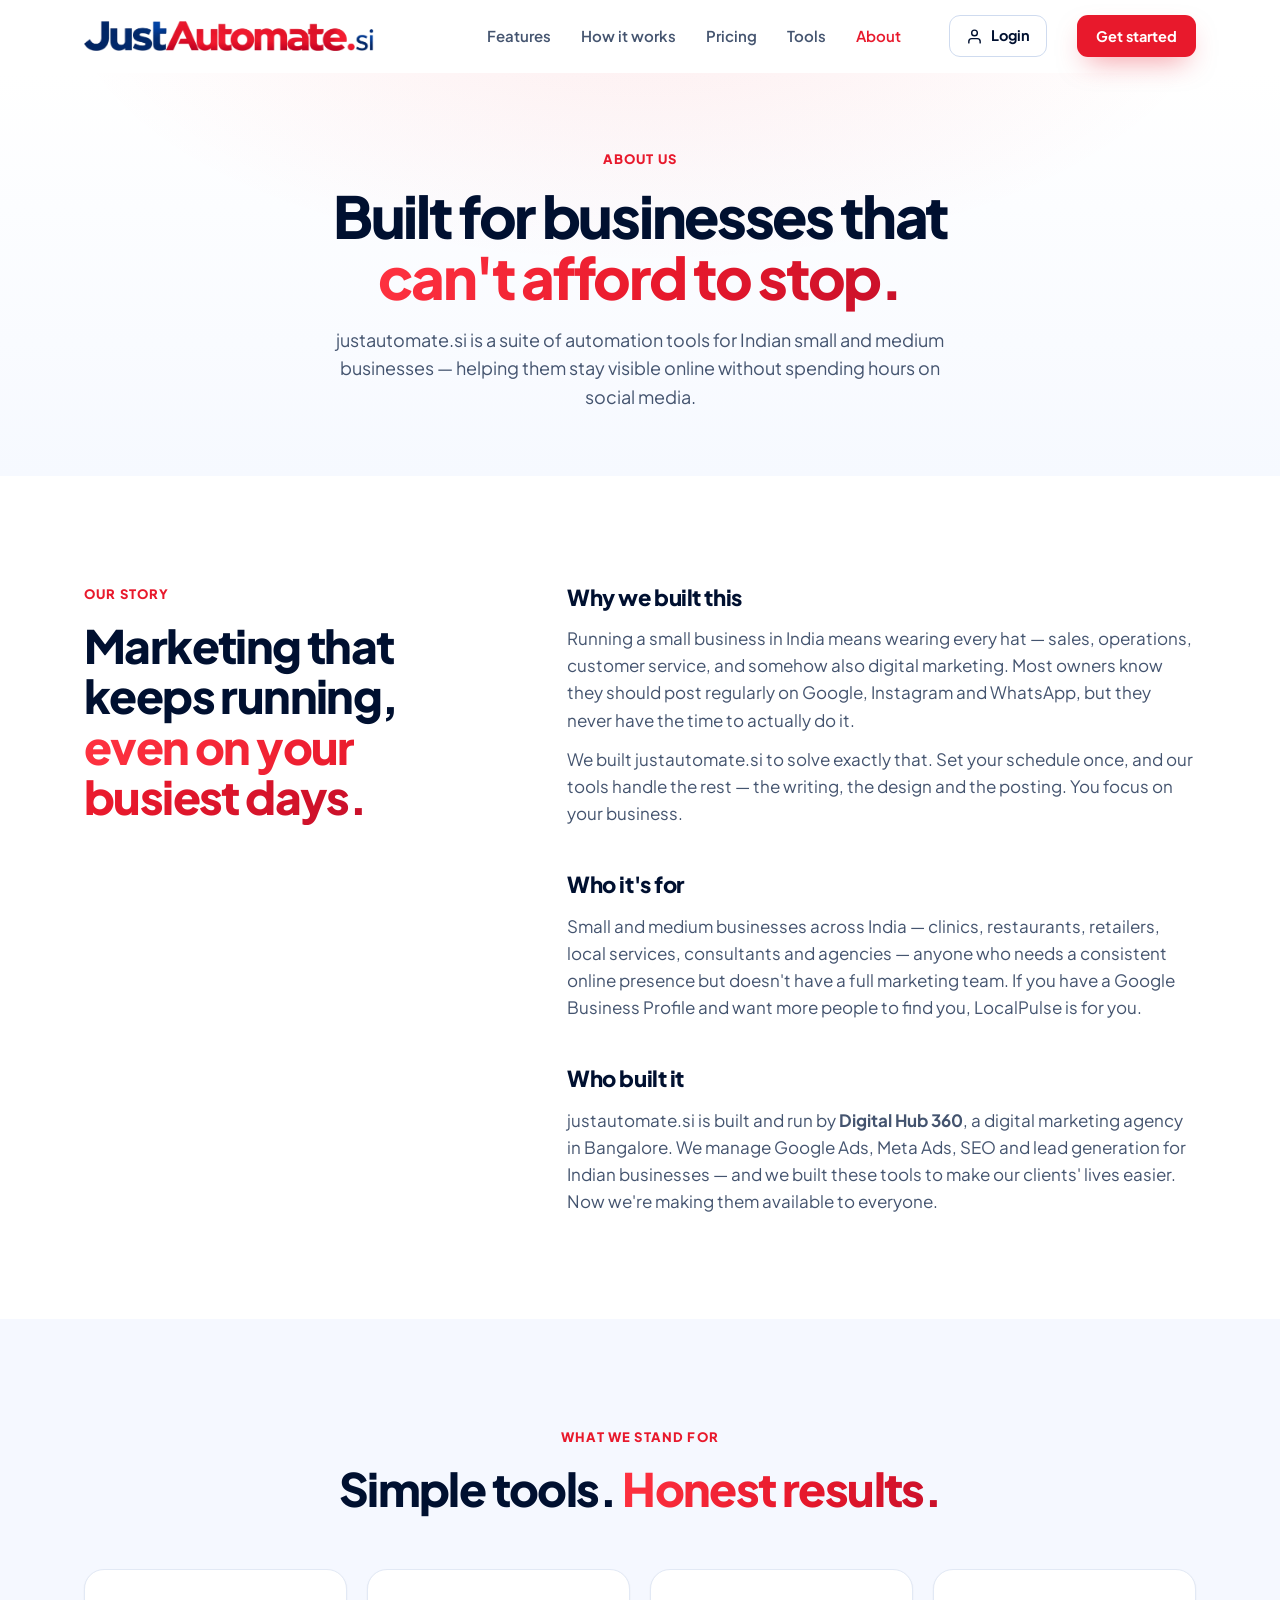
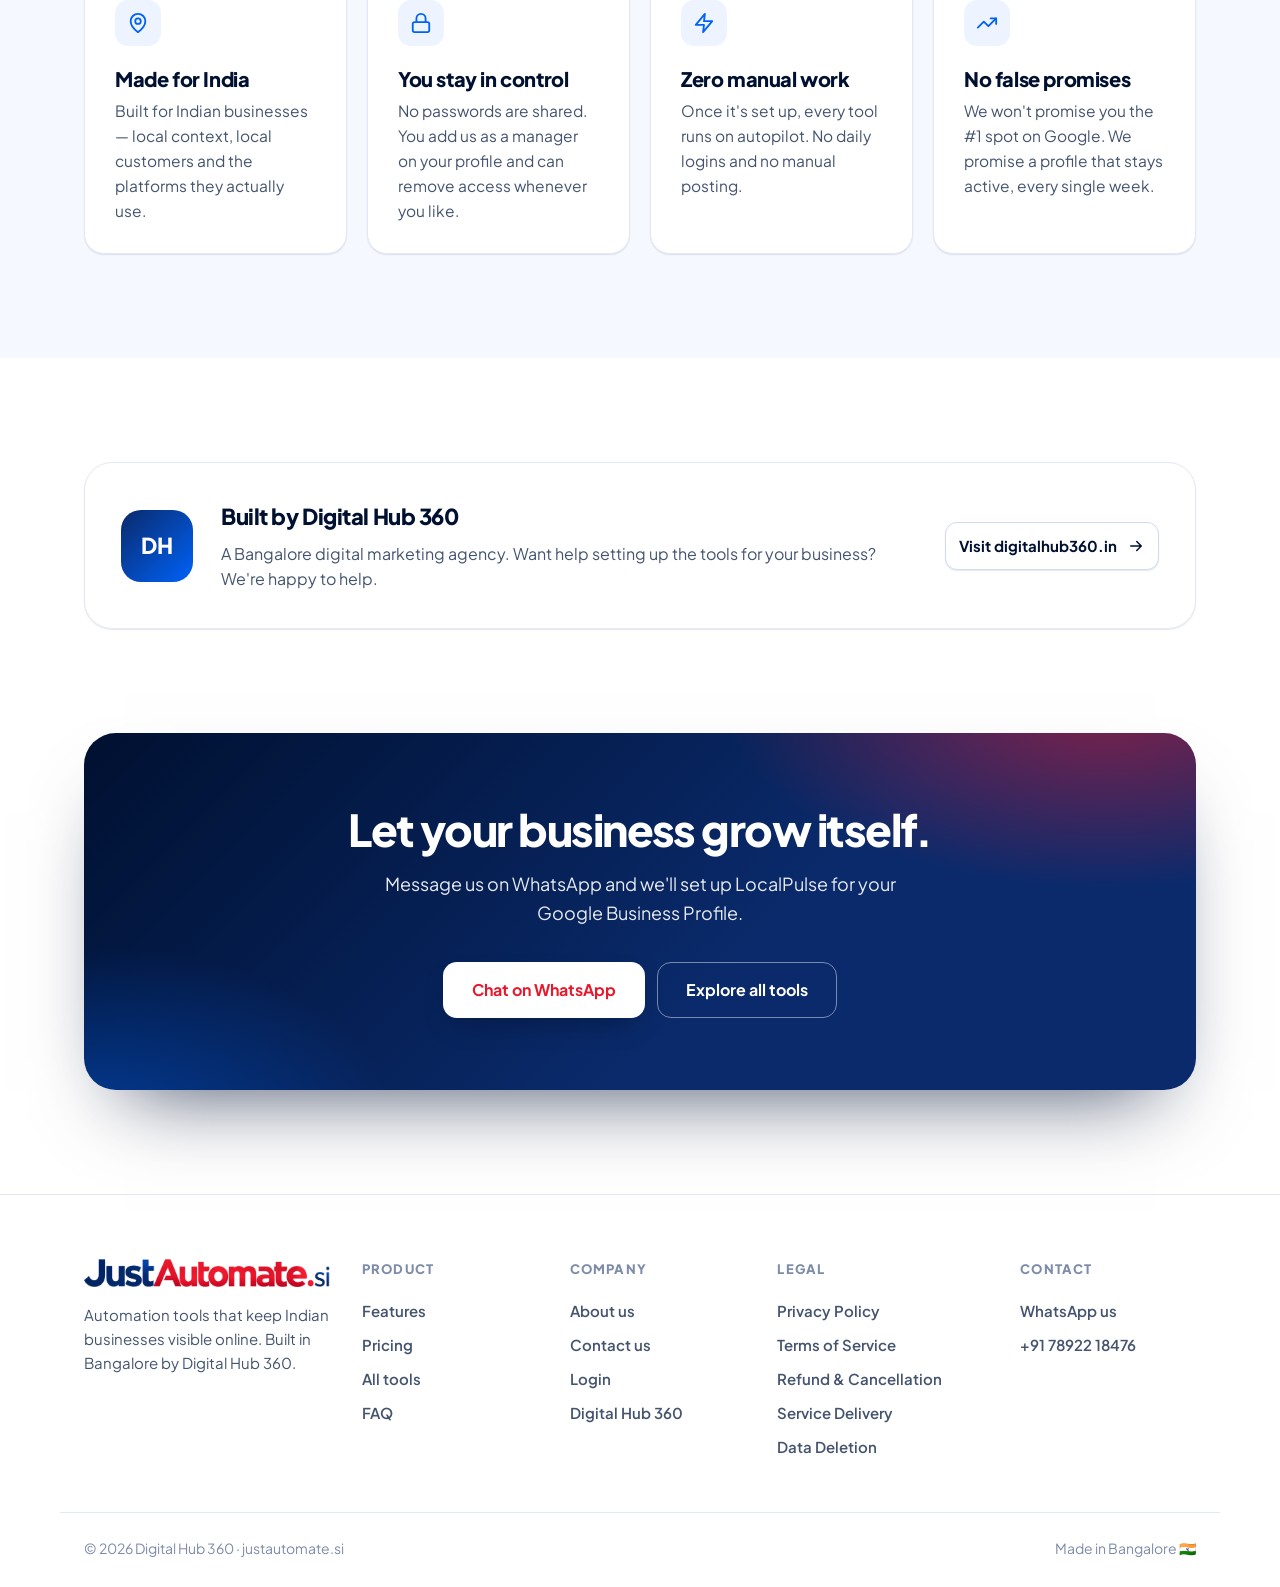
==== commit 02f51473: "New JustAutomate.si wordmark logo across site, login and dashboard Co-Authored-By: Claude Opus 5.5 <" ====
--- a/about.html
+++ b/about.html
@@ -19,7 +19,7 @@
 
 <header class="site-header">
   <div class="container nav">
-    <a href="/" class="nav-logo" aria-label="JustAutomate home"><img src="/assets/logo.png" alt="JustAutomate" width="226" height="40"></a>
+    <a href="/" class="nav-logo" aria-label="JustAutomate home"><img src="/assets/logo.png" alt="JustAutomate.si" width="290" height="30"></a>
     <nav class="nav-links" aria-label="Main">
       <a href="/#features">Features</a>
       <a href="/#how">How it works</a>
@@ -141,7 +141,7 @@
 <footer class="site-footer">
   <div class="container footer-grid">
     <div class="footer-brand">
-      <img src="/assets/logo.png" alt="JustAutomate" width="204" height="36">
+      <img src="/assets/logo.png" alt="JustAutomate.si" width="270" height="28">
       <p>Automation tools that keep Indian businesses visible online. Built in Bangalore by Digital Hub 360.</p>
     </div>
     <div class="footer-col">
--- a/assets/site.css
+++ b/assets/site.css
@@ -69,7 +69,7 @@
 .site-header.scrolled { border-color: var(--border); box-shadow: 0 6px 24px -14px rgba(1,19,51,.2); }
 .nav { height: 72px; display: flex; align-items: center; gap: 28px; }
 .nav-logo { display: flex; align-items: center; flex-shrink: 0; }
-.nav-logo img { height: 40px; width: auto; }
+.nav-logo img { height: 30px; width: auto; }
 .nav-links { display: flex; align-items: center; gap: 2px; margin-left: auto; }
 .nav-links a { padding: 9px 14px; border-radius: 10px; font-size: 15px; font-weight: 600; color: var(--ink-2); text-decoration: none; transition: color .15s, background-color .15s; }
 .nav-links a:hover { color: var(--ink); background: var(--bg-soft); }
@@ -362,7 +362,7 @@
 /* ── Footer ────────────────────────────────────────── */
 .site-footer { border-top: 1px solid var(--border); background: #fff; padding: 64px 0 28px; }
 .footer-grid { display: grid; grid-template-columns: 1.4fr 1fr 1fr 1.2fr 1fr; gap: 32px; }
-.footer-brand img { height: 36px; width: auto; }
+.footer-brand img { height: 28px; width: auto; max-width: 100%; }
 .footer-brand p { color: var(--ink-2); font-size: 15px; margin-top: 16px; max-width: 320px; }
 .footer-col h4 { font-size: 13px; font-weight: 800; letter-spacing: .09em; text-transform: uppercase; color: var(--ink-3); margin-bottom: 14px; }
 .footer-col a { display: block; color: var(--ink-2); text-decoration: none; font-weight: 600; font-size: 15px; padding: 5px 0; }
@@ -427,3 +427,6 @@
   *, *::before, *::after { animation: none !important; transition: none !important; scroll-behavior: auto !important; }
   .js .reveal { opacity: 1; transform: none; }
 }
+
+/* new wordmark on small phones */
+@media (max-width: 420px) { .nav-logo img { height: 22px; } }
